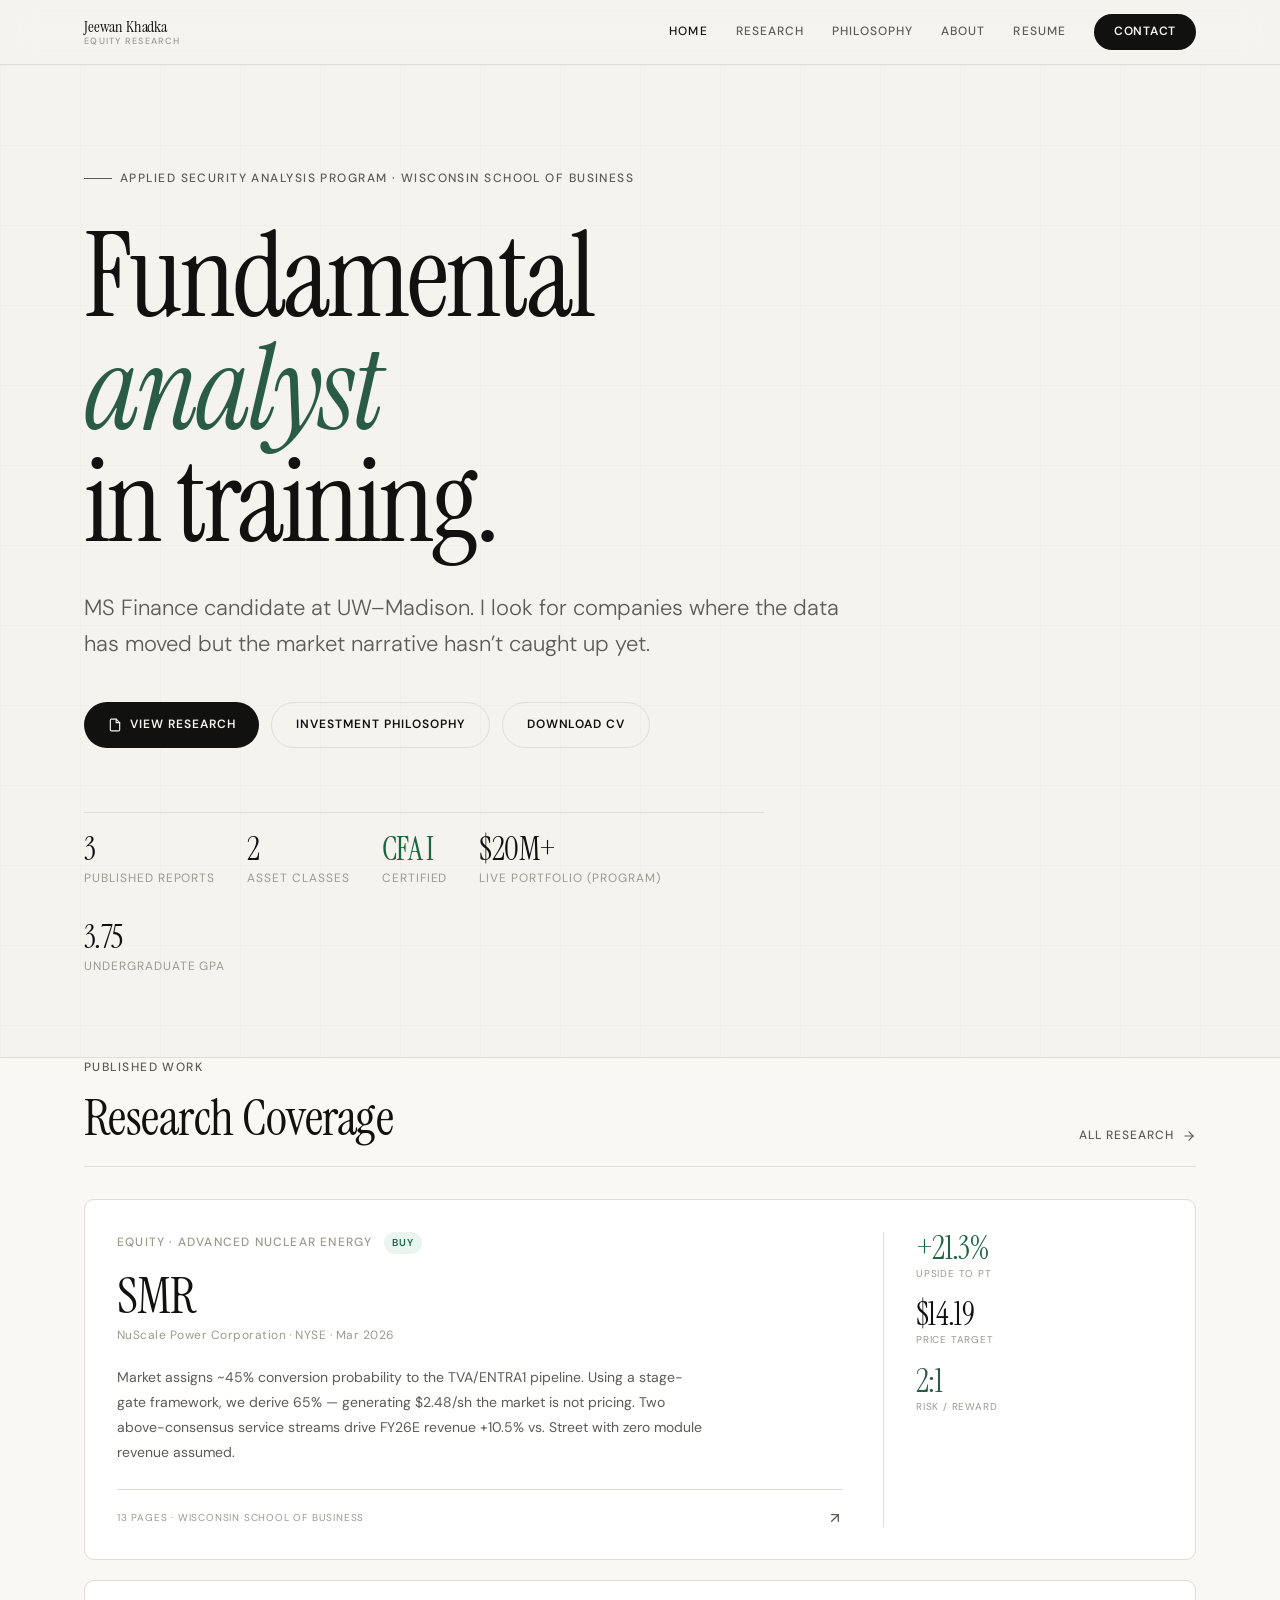
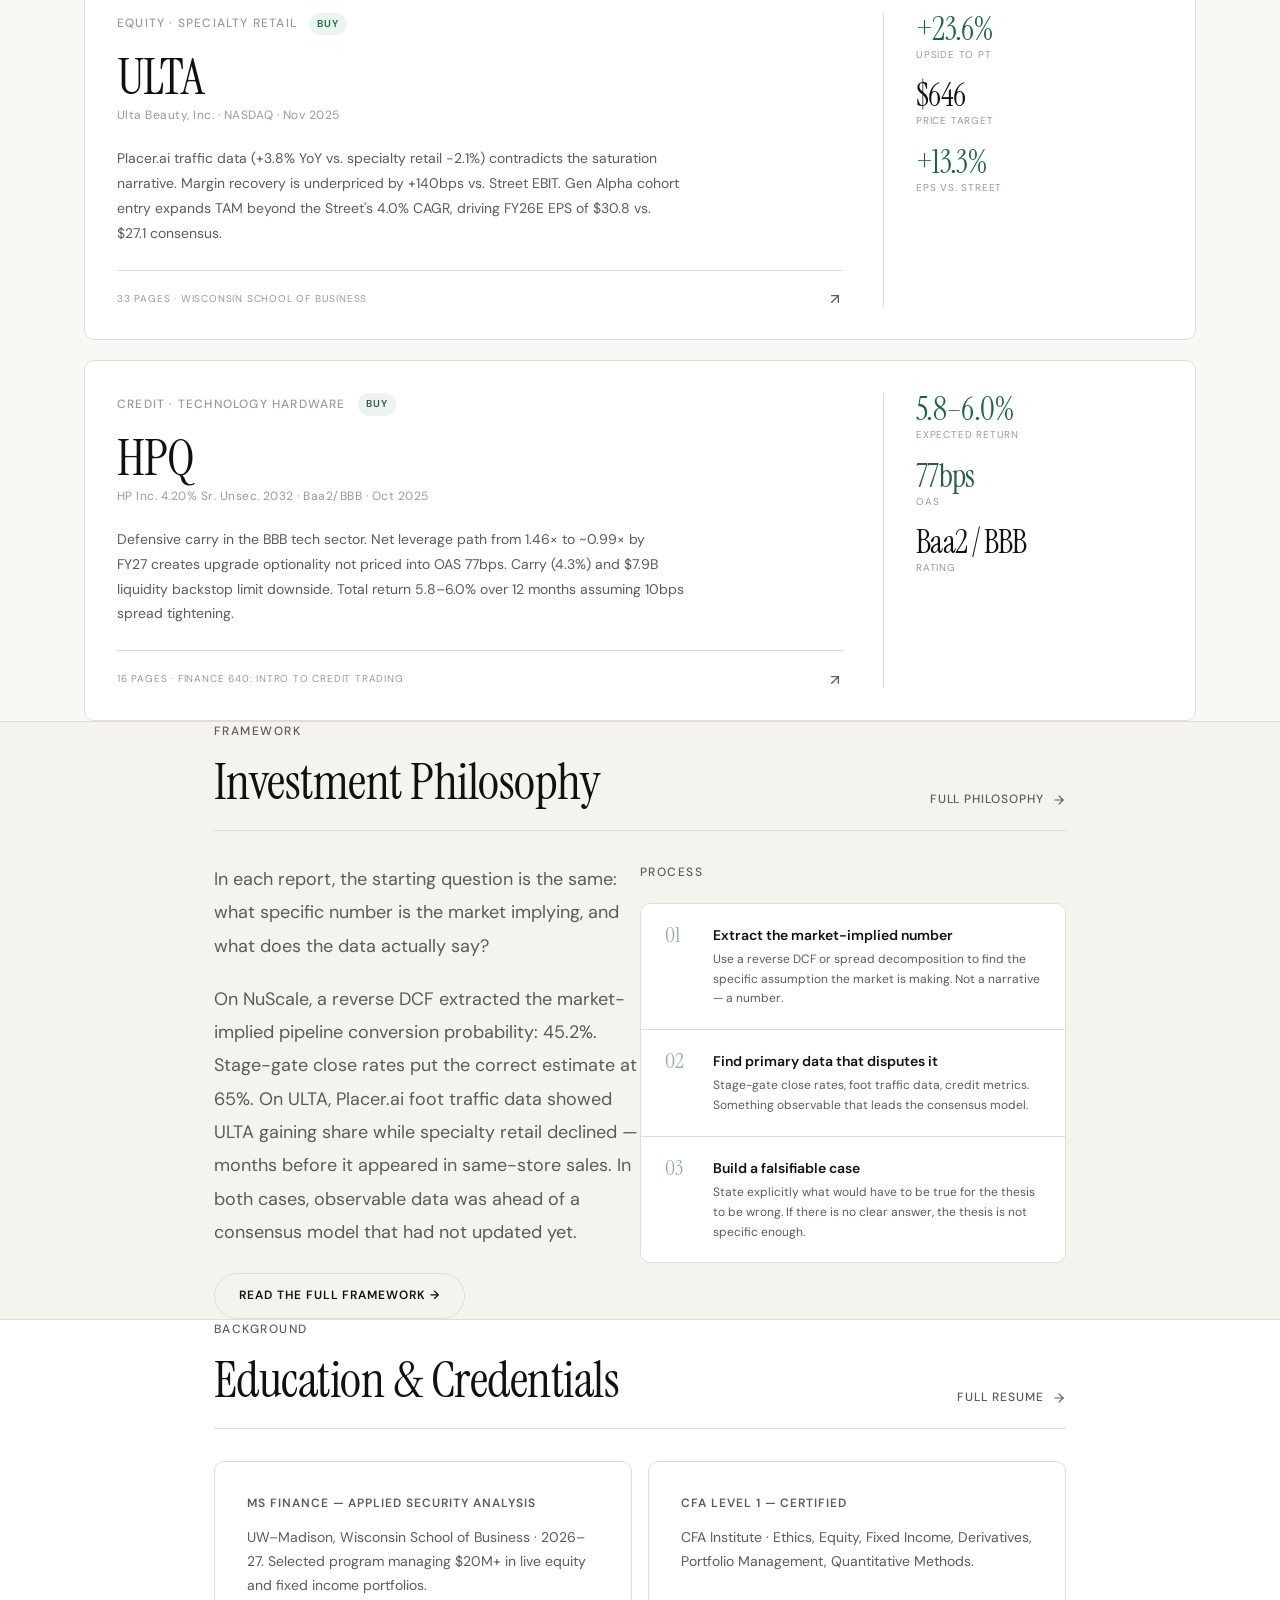
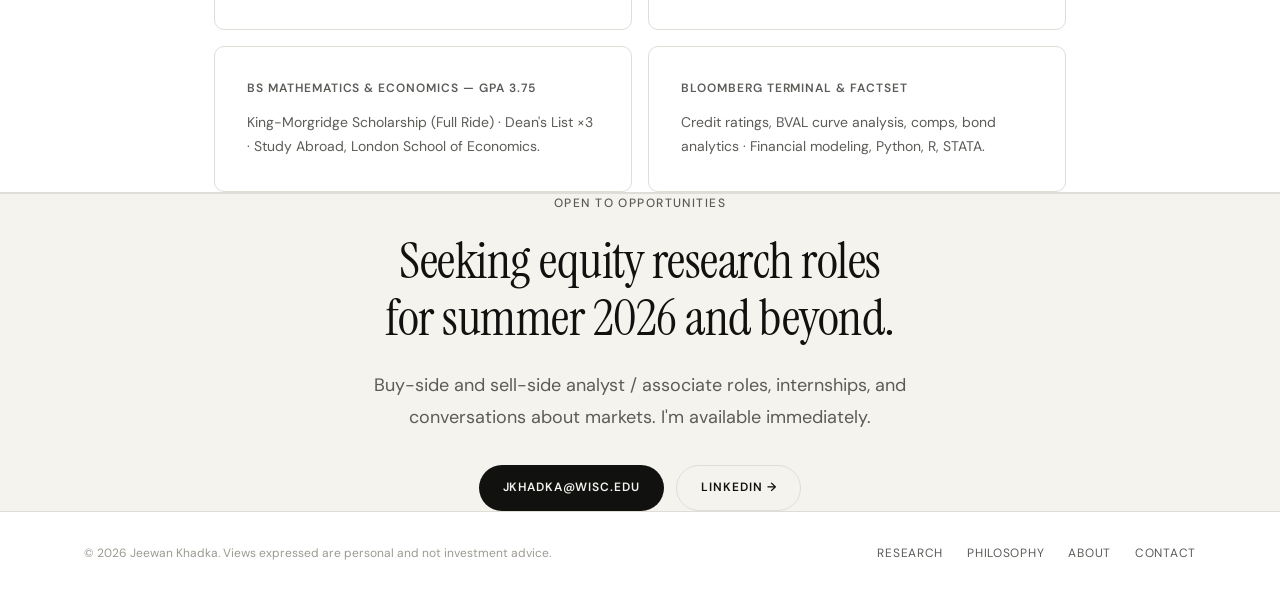
==== index.html @ c3c34f66 "fix: philosophy grid overflow + credentials/CTA section separation on home" ====
<!DOCTYPE html>
<html lang="en">
<head>
  <meta charset="UTF-8" />
  <meta name="viewport" content="width=device-width, initial-scale=1.0" />
  <title>Jeewan Khadka — Equity Research</title>
  <meta name="description" content="MS Finance candidate at UW–Madison's Applied Security Analysis Program. Published equity and credit research across nuclear energy, specialty retail, and technology hardware." />
  <meta property="og:title" content="Jeewan Khadka — Equity Research" />
  <meta property="og:description" content="Fundamental analysis. Differentiated views. Graduate researcher at Wisconsin School of Business." />
  <link rel="preconnect" href="https://fonts.googleapis.com" />
  <link rel="preconnect" href="https://fonts.gstatic.com" crossorigin />
  <link href="https://fonts.googleapis.com/css2?family=Instrument+Serif:ital@0;1&family=DM+Sans:ital,opsz,wght@0,9..40,300..700;1,9..40,300..700&display=swap" rel="stylesheet" />
  <link rel="stylesheet" href="css/style.css" />
</head>
<body>

<!-- HEADER -->
<header class="site-header" role="banner">
  <div class="container">
    <div class="header-inner">
      <a href="index.html" class="site-logo" aria-label="Jeewan Khadka home">
        <div class="logo-text-only"><span class="logo-name-serif">Jeewan Khadka</span><span class="logo-sub-caps">Equity Research</span></div>
      </a>

      <nav class="site-nav" aria-label="Primary">
        <a href="index.html" class="nav-link">Home</a>
        <a href="research.html" class="nav-link">Research</a>
        <a href="philosophy.html" class="nav-link">Philosophy</a>
        <a href="about.html" class="nav-link">About</a>
        <a href="resume.html" class="nav-link">Resume</a>
        <a href="contact.html" class="nav-cta">Contact</a>
      </nav>

      <button class="menu-btn" aria-label="Open menu" aria-expanded="false">
        <svg width="20" height="20" viewBox="0 0 24 24" fill="none" stroke="currentColor" stroke-width="2" stroke-linecap="round"><line x1="3" y1="6" x2="21" y2="6"/><line x1="3" y1="12" x2="21" y2="12"/><line x1="3" y1="18" x2="21" y2="18"/></svg>
      </button>
    </div>
    <nav class="mobile-nav" aria-label="Mobile">
      <a href="index.html" class="nav-link">Home</a>
      <a href="research.html" class="nav-link">Research</a>
      <a href="philosophy.html" class="nav-link">Philosophy</a>
      <a href="about.html" class="nav-link">About</a>
      <a href="resume.html" class="nav-link">Resume</a>
      <a href="contact.html" class="nav-link">Contact</a>
    </nav>
  </div>
</header>

<!-- HERO -->
<section class="hero">
  <div class="container">
    <div style="display:grid;grid-template-columns:1fr auto;gap:clamp(var(--space-8),5vw,var(--space-16));align-items:center;">
    <div class="hero-inner" style="max-width:none;">
      <p class="hero-eyebrow">
        <span class="hero-eyebrow-line"></span>
        Applied Security Analysis Program · Wisconsin School of Business
      </p>

      <h1 class="hero-name">
        Fundamental<br><em>analyst</em><br>in training.
      </h1>

      <p class="hero-tagline">
        MS Finance candidate at UW–Madison. I look for companies where the data has moved but the market narrative hasn’t caught up yet.
      </p>

      <div class="hero-actions">
        <a href="research.html" class="btn btn-dark">
          <svg width="14" height="14" viewBox="0 0 24 24" fill="none" stroke="currentColor" stroke-width="2" stroke-linecap="round"><path d="M14 2H6a2 2 0 0 0-2 2v16a2 2 0 0 0 2 2h12a2 2 0 0 0 2-2V8z"/><polyline points="14,2 14,8 20,8"/></svg>
          View Research
        </a>
        <a href="philosophy.html" class="btn btn-outline">Investment Philosophy</a>
        <a href="assets/pdfs/Khadka_Jeewan_MS27.pdf" target="_blank" class="btn btn-outline">Download CV</a>
      </div>

      <div class="hero-stats">
        <div class="hero-stat">
          <div class="stat-value">3</div>
          <div class="stat-label">Published Reports</div>
        </div>
        <div class="hero-stat">
          <div class="stat-value">2</div>
          <div class="stat-label">Asset Classes</div>
        </div>
        <div class="hero-stat">
          <div class="stat-value green">CFA I</div>
          <div class="stat-label">Certified</div>
        </div>
        <div class="hero-stat">
          <div class="stat-value">$20M+</div>
          <div class="stat-label">Live Portfolio (Program)</div>
        </div>
        <div class="hero-stat">
          <div class="stat-value">3.75</div>
          <div class="stat-label">Undergraduate GPA</div>
        </div>
      </div>
    </div>
  </div>
</section>

<!-- RESEARCH -->
<section class="section section--alt section--bordered">
  <div class="container">
    <div class="section-header">
      <div class="section-header-left">
        <p class="section-eyebrow">Published Work</p>
        <h2 class="section-title">Research Coverage</h2>
      </div>
      <a href="research.html" class="section-link">
        All Research
        <svg width="14" height="14" viewBox="0 0 24 24" fill="none" stroke="currentColor" stroke-width="2" stroke-linecap="round"><line x1="5" y1="12" x2="19" y2="12"/><polyline points="12 5 19 12 12 19"/></svg>
      </a>
    </div>

    <div class="research-grid">
      <!-- SMR -->
      <a href="pages/smr.html" class="research-card">
        <div class="card-left">
          <div class="card-type-row">
            <span class="card-type-tag">Equity · Advanced Nuclear Energy</span>
            <span class="card-rating-pill pill-buy">Buy</span>
          </div>
          <div class="card-ticker">SMR</div>
          <div class="card-company-name">NuScale Power Corporation · NYSE · Mar 2026</div>
          <p class="card-thesis">Market assigns ~45% conversion probability to the TVA/ENTRA1 pipeline. Using a stage-gate framework, we derive 65% — generating $2.48/sh the market is not pricing. Two above-consensus service streams drive FY26E revenue +10.5% vs. Street with zero module revenue assumed.</p>
          <div class="card-footer-row" style="margin-top:var(--space-6);padding-top:var(--space-5);border-top:1px solid var(--color-border);">
            <span class="card-date">13 pages · Wisconsin School of Business</span>
            <svg class="card-arrow" width="16" height="16" viewBox="0 0 24 24" fill="none" stroke="currentColor" stroke-width="2" stroke-linecap="round"><line x1="7" y1="17" x2="17" y2="7"/><polyline points="7 7 17 7 17 17"/></svg>
          </div>
        </div>
        <div class="card-right">
          <div class="card-metrics-row">
            <div class="card-metric"><div class="card-metric-val green">+21.3%</div><div class="card-metric-lbl">Upside to PT</div></div>
            <div class="card-metric"><div class="card-metric-val">$14.19</div><div class="card-metric-lbl">Price Target</div></div>
            <div class="card-metric"><div class="card-metric-val forest">2:1</div><div class="card-metric-lbl">Risk / Reward</div></div>
          </div>
        </div>
      </a>

      <!-- ULTA -->
      <a href="pages/ulta.html" class="research-card">
        <div class="card-left">
          <div class="card-type-row">
            <span class="card-type-tag">Equity · Specialty Retail</span>
            <span class="card-rating-pill pill-buy">Buy</span>
          </div>
          <div class="card-ticker">ULTA</div>
          <div class="card-company-name">Ulta Beauty, Inc. · NASDAQ · Nov 2025</div>
          <p class="card-thesis">Placer.ai traffic data (+3.8% YoY vs. specialty retail −2.1%) contradicts the saturation narrative. Margin recovery is underpriced by +140bps vs. Street EBIT. Gen Alpha cohort entry expands TAM beyond the Street's 4.0% CAGR, driving FY26E EPS of $30.8 vs. $27.1 consensus.</p>
          <div class="card-footer-row" style="margin-top:var(--space-6);padding-top:var(--space-5);border-top:1px solid var(--color-border);">
            <span class="card-date">33 pages · Wisconsin School of Business</span>
            <svg class="card-arrow" width="16" height="16" viewBox="0 0 24 24" fill="none" stroke="currentColor" stroke-width="2" stroke-linecap="round"><line x1="7" y1="17" x2="17" y2="7"/><polyline points="7 7 17 7 17 17"/></svg>
          </div>
        </div>
        <div class="card-right">
          <div class="card-metrics-row">
            <div class="card-metric"><div class="card-metric-val green">+23.6%</div><div class="card-metric-lbl">Upside to PT</div></div>
            <div class="card-metric"><div class="card-metric-val">$646</div><div class="card-metric-lbl">Price Target</div></div>
            <div class="card-metric"><div class="card-metric-val green">+13.3%</div><div class="card-metric-lbl">EPS vs. Street</div></div>
          </div>
        </div>
      </a>

      <!-- HPQ -->
      <a href="pages/hpq.html" class="research-card">
        <div class="card-left">
          <div class="card-type-row">
            <span class="card-type-tag">Credit · Technology Hardware</span>
            <span class="card-rating-pill pill-credit">Buy</span>
          </div>
          <div class="card-ticker">HPQ</div>
          <div class="card-company-name">HP Inc. 4.20% Sr. Unsec. 2032 · Baa2/BBB · Oct 2025</div>
          <p class="card-thesis">Defensive carry in the BBB tech sector. Net leverage path from 1.46× to ~0.99× by FY27 creates upgrade optionality not priced into OAS 77bps. Carry (4.3%) and $7.9B liquidity backstop limit downside. Total return 5.8–6.0% over 12 months assuming 10bps spread tightening.</p>
          <div class="card-footer-row" style="margin-top:var(--space-6);padding-top:var(--space-5);border-top:1px solid var(--color-border);">
            <span class="card-date">16 pages · Finance 640: Intro to Credit Trading</span>
            <svg class="card-arrow" width="16" height="16" viewBox="0 0 24 24" fill="none" stroke="currentColor" stroke-width="2" stroke-linecap="round"><line x1="7" y1="17" x2="17" y2="7"/><polyline points="7 7 17 7 17 17"/></svg>
          </div>
        </div>
        <div class="card-right">
          <div class="card-metrics-row">
            <div class="card-metric"><div class="card-metric-val green">5.8–6.0%</div><div class="card-metric-lbl">Expected Return</div></div>
            <div class="card-metric"><div class="card-metric-val forest">77bps</div><div class="card-metric-lbl">OAS</div></div>
            <div class="card-metric"><div class="card-metric-val">Baa2 / BBB</div><div class="card-metric-lbl">Rating</div></div>
          </div>
        </div>
      </a>
    </div>
  </div>
</section>

<!-- PHILOSOPHY PREVIEW -->
<section class="section">
  <div class="container container--default">
    <div class="section-header">
      <div class="section-header-left">
        <p class="section-eyebrow">Framework</p>
        <h2 class="section-title">Investment Philosophy</h2>
      </div>
      <a href="philosophy.html" class="section-link">
        Full Philosophy
        <svg width="14" height="14" viewBox="0 0 24 24" fill="none" stroke="currentColor" stroke-width="2" stroke-linecap="round"><line x1="5" y1="12" x2="19" y2="12"/><polyline points="12 5 19 12 12 19"/></svg>
      </a>
    </div>

    <div class="philosophy-grid" style="gap:clamp(var(--space-8),4vw,var(--space-14));align-items:start;">
      <div style="min-width:0;">
        <p class="philosophy-body">In each report, the starting question is the same: what specific number is the market implying, and what does the data actually say?</p>
        <p class="philosophy-body" style="margin-top:var(--space-5);">On NuScale, a reverse DCF extracted the market-implied pipeline conversion probability: 45.2%. Stage-gate close rates put the correct estimate at 65%. On ULTA, Placer.ai foot traffic data showed ULTA gaining share while specialty retail declined — months before it appeared in same-store sales. In both cases, observable data was ahead of a consensus model that had not updated yet.</p>
        <div style="margin-top:var(--space-6);">
          <a href="philosophy.html" class="btn btn-outline">Read the Full Framework →</a>
        </div>
      </div>

      <div>
        <p class="section-eyebrow" style="margin-bottom:var(--space-5);">Process</p>
        <div style="display:flex;flex-direction:column;gap:0;border:1px solid var(--color-border);border-radius:var(--radius-lg);overflow:hidden;">
          <div style="padding:var(--space-5) var(--space-6);border-bottom:1px solid var(--color-border);background:var(--color-surface-card);display:flex;gap:var(--space-4);">
            <span style="font-family:var(--font-display);font-size:var(--text-lg);font-weight:400;color:var(--color-accent);opacity:0.5;line-height:1;min-width:2rem;flex-shrink:0;">01</span>
            <div>
              <div style="font-size:var(--text-sm);font-weight:600;color:var(--color-text);margin-bottom:3px;">Extract the market-implied number</div>
              <div style="font-size:var(--text-xs);color:var(--color-text-muted);line-height:1.65;">Use a reverse DCF or spread decomposition to find the specific assumption the market is making. Not a narrative — a number.</div>
            </div>
          </div>
          <div style="padding:var(--space-5) var(--space-6);border-bottom:1px solid var(--color-border);background:var(--color-surface-card);display:flex;gap:var(--space-4);">
            <span style="font-family:var(--font-display);font-size:var(--text-lg);font-weight:400;color:var(--color-accent);opacity:0.5;line-height:1;min-width:2rem;flex-shrink:0;">02</span>
            <div>
              <div style="font-size:var(--text-sm);font-weight:600;color:var(--color-text);margin-bottom:3px;">Find primary data that disputes it</div>
              <div style="font-size:var(--text-xs);color:var(--color-text-muted);line-height:1.65;">Stage-gate close rates, foot traffic data, credit metrics. Something observable that leads the consensus model.</div>
            </div>
          </div>
          <div style="padding:var(--space-5) var(--space-6);background:var(--color-surface-card);display:flex;gap:var(--space-4);">
            <span style="font-family:var(--font-display);font-size:var(--text-lg);font-weight:400;color:var(--color-accent);opacity:0.5;line-height:1;min-width:2rem;flex-shrink:0;">03</span>
            <div>
              <div style="font-size:var(--text-sm);font-weight:600;color:var(--color-text);margin-bottom:3px;">Build a falsifiable case</div>
              <div style="font-size:var(--text-xs);color:var(--color-text-muted);line-height:1.65;">State explicitly what would have to be true for the thesis to be wrong. If there is no clear answer, the thesis is not specific enough.</div>
            </div>
          </div>
        </div>
      </div>
    </div>
  </div>
</section>

<!-- CREDENTIALS STRIP -->
<section class="section section--bordered" style="background:var(--color-surface-card);">
  <div class="container container--default">
    <div class="section-header">
      <div class="section-header-left">
        <p class="section-eyebrow">Background</p>
        <h2 class="section-title">Education &amp; Credentials</h2>
      </div>
      <a href="resume.html" class="section-link">
        Full Resume
        <svg width="14" height="14" viewBox="0 0 24 24" fill="none" stroke="currentColor" stroke-width="2" stroke-linecap="round"><line x1="5" y1="12" x2="19" y2="12"/><polyline points="12 5 19 12 12 19"/></svg>
      </a>
    </div>

    <div class="creds-home-grid" style="display:grid;grid-template-columns:1fr 1fr;gap:var(--space-4);">
      <div style="padding:var(--space-8);border:1px solid var(--color-border);border-radius:var(--radius-lg);background:var(--color-surface-card);">
        <div style="font-size:var(--text-xs);font-weight:600;letter-spacing:0.08em;text-transform:uppercase;color:var(--color-text-muted);margin-bottom:var(--space-3);">MS Finance — Applied Security Analysis</div>
        <div style="font-size:var(--text-sm);color:var(--color-text-muted);line-height:1.7;">UW–Madison, Wisconsin School of Business · 2026–27. Selected program managing $20M+ in live equity and fixed income portfolios.</div>
      </div>
      <div style="padding:var(--space-8);border:1px solid var(--color-border);border-radius:var(--radius-lg);background:var(--color-surface-card);">
        <div style="font-size:var(--text-xs);font-weight:600;letter-spacing:0.08em;text-transform:uppercase;color:var(--color-text-muted);margin-bottom:var(--space-3);">CFA Level 1 — Certified</div>
        <div style="font-size:var(--text-sm);color:var(--color-text-muted);line-height:1.7;">CFA Institute · Ethics, Equity, Fixed Income, Derivatives, Portfolio Management, Quantitative Methods.</div>
      </div>
      <div style="padding:var(--space-8);border:1px solid var(--color-border);border-radius:var(--radius-lg);background:var(--color-surface-card);">
        <div style="font-size:var(--text-xs);font-weight:600;letter-spacing:0.08em;text-transform:uppercase;color:var(--color-text-muted);margin-bottom:var(--space-3);">BS Mathematics &amp; Economics — GPA 3.75</div>
        <div style="font-size:var(--text-sm);color:var(--color-text-muted);line-height:1.7;">King-Morgridge Scholarship (Full Ride) · Dean's List ×3 · Study Abroad, London School of Economics.</div>
      </div>
      <div style="padding:var(--space-8);border:1px solid var(--color-border);border-radius:var(--radius-lg);background:var(--color-surface-card);">
        <div style="font-size:var(--text-xs);font-weight:600;letter-spacing:0.08em;text-transform:uppercase;color:var(--color-text-muted);margin-bottom:var(--space-3);">Bloomberg Terminal &amp; FactSet</div>
        <div style="font-size:var(--text-sm);color:var(--color-text-muted);line-height:1.7;">Credit ratings, BVAL curve analysis, comps, bond analytics · Financial modeling, Python, R, STATA.</div>
      </div>
    </div>
  </div>
</section>

<!-- CTA -->
<section class="section" style="background:var(--color-bg);border-top:1px solid var(--color-border);">
  <div class="container container--narrow" style="text-align:center;">
    <div>
      <p class="eyebrow" style="margin-bottom:var(--space-5);">Open to Opportunities</p>
      <h2 class="section-heading" style="margin-bottom:var(--space-6);">Seeking equity research roles for summer 2026 and beyond.</h2>
      <p class="body-lead" style="margin-inline:auto;margin-bottom:var(--space-8);">Buy-side and sell-side analyst / associate roles, internships, and conversations about markets. I'm available immediately.</p>
      <div style="display:flex;gap:var(--space-3);justify-content:center;flex-wrap:wrap;">
        <a href="mailto:jkhadka@wisc.edu" class="btn btn-dark">jkhadka@wisc.edu</a>
        <a href="https://linkedin.com/in/jeewankhadka/" target="_blank" rel="noopener" class="btn btn-outline">LinkedIn →</a>
      </div>
    </div>
  </div>
</section>

<!-- FOOTER -->
<footer class="site-footer">
  <div class="container">
    <div class="footer-inner">
      <p class="footer-copy">© 2026 Jeewan Khadka. Views expressed are personal and not investment advice.</p>
      <div class="footer-links">
        <a href="research.html" class="footer-link">Research</a>
        <a href="philosophy.html" class="footer-link">Philosophy</a>
        <a href="about.html" class="footer-link">About</a>
        <a href="contact.html" class="footer-link">Contact</a>
      </div>
    </div>
  </div>
</footer>

<script src="js/main.js" defer></script>
</body>
</html>
---- css/style.css ----
/* =============================================
   JEEWAN KHADKA — EQUITY RESEARCH PORTFOLIO
   Design: Sequoia-inspired — warm cream, editorial serif,
           sparse uppercase nav, card content grid
   Fonts: Instrument Serif (display) + DM Sans (body)
   ============================================= */

@import url('https://fonts.googleapis.com/css2?family=Instrument+Serif:ital@0;1&family=DM+Sans:ital,opsz,wght@0,9..40,300..700;1,9..40,300..700&display=swap');

/* ─── TOKENS ────────────────────────────────── */
:root {
  /* Type */
  --text-xs:   clamp(0.6875rem, 0.65rem + 0.2vw, 0.75rem);
  --text-sm:   clamp(0.8125rem, 0.78rem + 0.2vw, 0.875rem);
  --text-base: clamp(0.9375rem, 0.9rem  + 0.2vw, 1rem);
  --text-md:   clamp(1rem,      0.95rem + 0.3vw, 1.125rem);
  --text-lg:   clamp(1.125rem,  1rem    + 0.6vw, 1.375rem);
  --text-xl:   clamp(1.5rem,    1.2rem  + 1.2vw, 2rem);
  --text-2xl:  clamp(2rem,      1.2rem  + 2.5vw, 3.5rem);
  --text-3xl:  clamp(2.75rem,   1rem    + 5vw,   6rem);
  --text-hero: clamp(3.5rem,    1rem    + 8vw,   9rem);

  /* Spacing */
  --space-1:  0.25rem;
  --space-2:  0.5rem;
  --space-3:  0.75rem;
  --space-4:  1rem;
  --space-5:  1.25rem;
  --space-6:  1.5rem;
  --space-8:  2rem;
  --space-10: 2.5rem;
  --space-12: 3rem;
  --space-16: 4rem;
  --space-20: 5rem;
  --space-24: 6rem;
  --space-32: 8rem;

  /* Fonts */
  --font-display: 'Instrument Serif', Georgia, serif;
  --font-body:    'DM Sans', 'Helvetica Neue', sans-serif;

  /* Sequoia-inspired color palette */
  --color-bg:           #f5f3ee;
  --color-surface:      #f9f8f4;
  --color-surface-card: #ffffff;
  --color-surface-dark: #1a1a18;
  --color-border:       #e0ddd6;
  --color-border-light: #ebe9e3;
  --color-divider:      #e8e5de;

  --color-text:         #111110;
  --color-text-muted:   #5c5b57;
  --color-text-faint:   #9b9990;
  --color-text-inverse: #f5f3ee;

  /* Accent — deep forest green (Sequoia nod) */
  --color-accent:       #2a5c45;
  --color-accent-hover: #1e4433;
  --color-accent-light: #eaf2ee;
  --color-accent-mid:   #4a8a6a;

  /* Buy / positive */
  --color-buy:          #1a6641;
  --color-buy-bg:       #eaf5ef;

  /* Sell / negative */
  --color-sell:         #b83c2a;
  --color-sell-bg:      #fdf0ee;

  /* Radius */
  --radius-sm:   3px;
  --radius-md:   6px;
  --radius-lg:   10px;
  --radius-xl:   16px;
  --radius-full: 9999px;

  /* Transition */
  --ease: cubic-bezier(0.16, 1, 0.3, 1);
  --transition: 220ms var(--ease);

  /* Layout */
  --content-narrow:  680px;
  --content-default: 980px;
  --content-wide:    1240px;

  /* Shadows */
  --shadow-sm:   0 1px 2px rgba(0,0,0,0.05);
  --shadow-md:   0 4px 16px rgba(0,0,0,0.07);
  --shadow-lg:   0 12px 40px rgba(0,0,0,0.09);
  --shadow-card: 0 0 0 1px rgba(0,0,0,0.06), 0 2px 8px rgba(0,0,0,0.05);
}

/* ─── BASE ──────────────────────────────────── */
*, *::before, *::after { box-sizing: border-box; margin: 0; padding: 0; }

html {
  -webkit-font-smoothing: antialiased;
  -moz-osx-font-smoothing: grayscale;
  text-rendering: optimizeLegibility;
  scroll-behavior: smooth;
  scroll-padding-top: 72px;
}

body {
  min-height: 100dvh;
  font-family: var(--font-body);
  font-size: var(--text-base);
  line-height: 1.65;
  color: var(--color-text);
  background: var(--color-bg);
}

img, video, canvas, svg { display: block; max-width: 100%; height: auto; }
ul[role="list"], ol[role="list"] { list-style: none; }
input, button, textarea, select { font: inherit; color: inherit; }
h1, h2, h3, h4, h5, h6 { text-wrap: balance; line-height: 1.08; }
p, li { text-wrap: pretty; }
a { color: inherit; text-decoration: none; }
button { cursor: pointer; background: none; border: none; }
table { border-collapse: collapse; width: 100%; }

::selection { background: rgba(42,92,69,0.12); }
:focus-visible { outline: 2px solid var(--color-accent); outline-offset: 3px; border-radius: var(--radius-sm); }

@media (prefers-reduced-motion: reduce) {
  *, *::before, *::after { animation-duration: 0.01ms !important; transition-duration: 0.01ms !important; }
}

/* ─── LAYOUT ─────────────────────────────────  */
.container {
  width: 100%;
  max-width: var(--content-wide);
  margin-inline: auto;
  padding-inline: clamp(var(--space-6), 5vw, var(--space-16));
}

/* Wide monitors (1600px+) — expand content area proportionally */
@media (min-width: 1600px) {
  :root {
    --content-wide:    1500px;
    --content-default: 1160px;
  }
}
@media (min-width: 1920px) {
  :root {
    --content-wide:    1700px;
    --content-default: 1300px;
  }
}
@media (min-width: 2400px) {
  :root {
    --content-wide:    2000px;
    --content-default: 1500px;
  }
}
.container--default { max-width: var(--content-default); }
.container--narrow  { max-width: var(--content-narrow); }

/* ─── TYPOGRAPHY UTILITIES ───────────────────  */
.eyebrow {
  font-family: var(--font-body);
  font-size: var(--text-xs);
  font-weight: 500;
  letter-spacing: 0.12em;
  text-transform: uppercase;
  color: var(--color-text-muted);
}
.eyebrow--accent { color: var(--color-accent); }

.display-heading {
  font-family: var(--font-display);
  font-size: var(--text-3xl);
  font-weight: 400;
  letter-spacing: -0.01em;
  color: var(--color-text);
  line-height: 1.05;
}
.display-heading em { font-style: italic; color: var(--color-text); }

.section-heading {
  font-family: var(--font-display);
  font-size: var(--text-2xl);
  font-weight: 400;
  letter-spacing: -0.01em;
  color: var(--color-text);
  line-height: 1.1;
}

.body-lead {
  font-size: var(--text-md);
  color: var(--color-text-muted);
  line-height: 1.75;
  max-width: 58ch;
}

/* ─── HEADER ─────────────────────────────────  */
.site-header {
  position: sticky;
  top: 0;
  z-index: 100;
  background: rgba(245, 243, 238, 0.92);
  backdrop-filter: blur(16px);
  -webkit-backdrop-filter: blur(16px);
  border-bottom: 1px solid var(--color-border);
  transition: box-shadow var(--transition);
}
.site-header.scrolled { box-shadow: 0 1px 12px rgba(0,0,0,0.06); }

.header-inner {
  display: flex;
  align-items: center;
  justify-content: space-between;
  height: 64px;
}

/* Logo */
.site-logo {
  display: flex;
  align-items: center;
  text-decoration: none;
}
.logo-text-only {
  display: flex;
  flex-direction: column;
  gap: 1px;
}
.logo-name-serif {
  font-family: var(--font-display);
  font-size: clamp(1rem, 1.1vw, 1.2rem);
  font-weight: 400;
  letter-spacing: -0.01em;
  color: var(--color-text);
  line-height: 1.1;
}
.logo-sub-caps {
  font-family: var(--font-body);
  font-size: 9px;
  font-weight: 500;
  letter-spacing: 0.14em;
  text-transform: uppercase;
  color: var(--color-text-faint);
  line-height: 1;
}

/* Nav */
.site-nav {
  display: flex;
  align-items: center;
  gap: var(--space-1);
}
.nav-link {
  font-size: var(--text-xs);
  font-weight: 500;
  letter-spacing: 0.09em;
  text-transform: uppercase;
  color: var(--color-text-muted);
  padding: var(--space-2) var(--space-3);
  border-radius: var(--radius-sm);
  transition: color var(--transition), background var(--transition);
}
.nav-link:hover { color: var(--color-text); }
.nav-link.active { color: var(--color-text); }

.nav-cta {
  font-size: var(--text-xs);
  font-weight: 600;
  letter-spacing: 0.06em;
  text-transform: uppercase;
  color: var(--color-text-inverse);
  background: var(--color-text);
  padding: var(--space-2) var(--space-5);
  border-radius: var(--radius-full);
  margin-left: var(--space-3);
  transition: background var(--transition), transform var(--transition);
}
.nav-cta:hover { background: var(--color-accent); transform: translateY(-1px); }

.menu-btn {
  display: none;
  width: 36px;
  height: 36px;
  align-items: center;
  justify-content: center;
  color: var(--color-text);
}
.mobile-nav {
  display: none;
  flex-direction: column;
  padding: var(--space-4) 0 var(--space-5);
  border-top: 1px solid var(--color-border);
  gap: var(--space-1);
}
.mobile-nav.open { display: flex; }
.mobile-nav .nav-link {
  font-size: var(--text-sm);
  padding: var(--space-3) var(--space-4);
  letter-spacing: 0.06em;
}

@media (max-width: 820px) {
  .site-nav { display: none; }
  .menu-btn { display: flex; }
}

/* ─── HERO ───────────────────────────────────  */
.hero {
  display: flex;
  align-items: center;
  padding-top: clamp(var(--space-16), 9vw, var(--space-24));
  padding-bottom: clamp(var(--space-12), 7vw, var(--space-20));
  position: relative;
  overflow: hidden;
}

/* Subtle grid texture like Sequoia */
.hero::before {
  content: '';
  position: absolute;
  inset: 0;
  background-image:
    linear-gradient(var(--color-border-light) 1px, transparent 1px),
    linear-gradient(90deg, var(--color-border-light) 1px, transparent 1px);
  background-size: 80px 80px;
  opacity: 0.3;
  pointer-events: none;
}

.hero-inner {
  position: relative;
  z-index: 1;
  max-width: 680px;
}

.hero-eyebrow {
  display: inline-flex;
  align-items: center;
  gap: var(--space-2);
  font-family: var(--font-body);
  font-size: var(--text-xs);
  font-weight: 500;
  letter-spacing: 0.12em;
  text-transform: uppercase;
  color: var(--color-text-muted);
  margin-bottom: var(--space-8);
}
.hero-eyebrow-line {
  display: inline-block;
  width: 28px;
  height: 1px;
  background: var(--color-text-muted);
}

.hero-name {
  font-family: var(--font-display);
  font-size: var(--text-hero);
  font-weight: 400;
  letter-spacing: -0.025em;
  line-height: 0.95;
  color: var(--color-text);
  margin-bottom: var(--space-8);
}
.hero-name em {
  font-style: italic;
  color: var(--color-accent);
}

.hero-tagline {
  font-size: var(--text-lg);
  color: var(--color-text-muted);
  line-height: 1.65;
  max-width: 52ch;
  margin-bottom: var(--space-10);
  font-weight: 300;
}
.hero-tagline strong {
  color: var(--color-text);
  font-weight: 500;
}

.hero-actions {
  display: flex;
  flex-wrap: wrap;
  gap: var(--space-3);
  margin-bottom: var(--space-16);
}

/* Buttons */
.btn {
  display: inline-flex;
  align-items: center;
  gap: var(--space-2);
  font-size: var(--text-xs);
  font-weight: 600;
  letter-spacing: 0.08em;
  text-transform: uppercase;
  border-radius: var(--radius-full);
  padding: var(--space-3) var(--space-6);
  transition: background var(--transition), color var(--transition), transform var(--transition), box-shadow var(--transition);
  text-decoration: none;
  white-space: nowrap;
}
.btn-dark {
  background: var(--color-text);
  color: var(--color-text-inverse);
}
.btn-dark:hover { background: var(--color-accent); transform: translateY(-1px); box-shadow: 0 6px 20px rgba(42,92,69,0.2); }

.btn-outline {
  background: transparent;
  color: var(--color-text);
  border: 1px solid var(--color-border);
}
.btn-outline:hover { border-color: var(--color-text); background: rgba(0,0,0,0.03); transform: translateY(-1px); }

.btn-ghost-text {
  background: transparent;
  color: var(--color-text-muted);
  border: none;
  padding-inline: 0;
  gap: var(--space-1);
  font-size: var(--text-sm);
  letter-spacing: 0;
  text-transform: none;
  font-weight: 400;
}
.btn-ghost-text:hover { color: var(--color-text); }

/* Hero stats bar */
.hero-stats {
  display: flex;
  flex-wrap: wrap;
  gap: clamp(var(--space-5), 3vw, var(--space-8));
  padding-top: var(--space-5);
  border-top: 1px solid var(--color-border);
  max-width: 680px;
  margin-top: var(--space-8);
}
.hero-stat {}
.stat-value {
  font-family: var(--font-display);
  font-size: var(--text-xl);
  font-weight: 400;
  letter-spacing: -0.02em;
  color: var(--color-text);
  line-height: 1;
  margin-bottom: 4px;
}
.stat-value.green { color: var(--color-buy); }
.stat-label {
  font-size: var(--text-xs);
  letter-spacing: 0.08em;
  text-transform: uppercase;
  color: var(--color-text-faint);
}

/* ─── DIVIDER LINE (Sequoia-style thin rule) ── */
.rule {
  height: 1px;
  background: var(--color-border);
}
.rule--heavy { background: var(--color-text); height: 2px; }

/* ─── SECTION WRAPPER ────────────────────────  */
.section {
  padding-block: clamp(var(--space-8), 4vw, var(--space-14));
}
.section--alt { background: var(--color-surface); }
.section--dark {
  background: var(--color-surface-dark);
  color: var(--color-text-inverse);
}
.section--bordered {
  border-top: 1px solid var(--color-border);
  border-bottom: 1px solid var(--color-border);
}

/* Section header block */
.section-header {
  display: flex;
  align-items: flex-end;
  justify-content: space-between;
  flex-wrap: wrap;
  gap: var(--space-4);
  margin-bottom: clamp(var(--space-6), 3vw, var(--space-8));
  padding-bottom: var(--space-5);
  border-bottom: 1px solid var(--color-border);
}
.section-header-left {}
.section-eyebrow {
  font-size: var(--text-xs);
  font-weight: 500;
  letter-spacing: 0.12em;
  text-transform: uppercase;
  color: var(--color-text-muted);
  margin-bottom: var(--space-3);
}
.section-title {
  font-family: var(--font-display);
  font-size: var(--text-2xl);
  font-weight: 400;
  letter-spacing: -0.01em;
  color: var(--color-text);
  line-height: 1.1;
}
.section-link {
  font-size: var(--text-xs);
  font-weight: 500;
  letter-spacing: 0.08em;
  text-transform: uppercase;
  color: var(--color-text-muted);
  display: flex;
  align-items: center;
  gap: var(--space-2);
  transition: color var(--transition);
  white-space: nowrap;
  flex-shrink: 0;
}
.section-link:hover { color: var(--color-text); }
.section-link svg { transition: transform var(--transition); }
.section-link:hover svg { transform: translateX(3px); }

/* ─── RESEARCH CARD LIST ─────────────────────  */
/* Each report is a full-width row with generous spacing */

.research-grid {
  display: flex;
  flex-direction: column;
  gap: 0;
}

.research-card {
  display: grid;
  grid-template-columns: 1fr 280px;
  gap: var(--space-10);
  align-items: start;
  background: var(--color-surface-card);
  border: 1px solid var(--color-border);
  border-radius: var(--radius-lg);
  padding: var(--space-8) var(--space-8);
  text-decoration: none;
  color: inherit;
  transition: border-color var(--transition), box-shadow var(--transition);
  margin-bottom: var(--space-5);
  position: relative;
}
.research-card:last-child { margin-bottom: 0; }
.research-card:hover {
  border-color: var(--color-accent);
  box-shadow: 0 4px 24px rgba(42,92,69,0.08);
}
.research-card:hover .card-arrow { transform: translate(3px, -3px); color: var(--color-accent); }

/* Left column */
.card-left {}

.card-type-row {
  display: flex;
  align-items: center;
  gap: var(--space-3);
  margin-bottom: var(--space-4);
}
.card-type-tag {
  font-size: var(--text-xs);
  font-weight: 500;
  letter-spacing: 0.1em;
  text-transform: uppercase;
  color: var(--color-text-faint);
}
.card-rating-pill {
  font-size: 10px;
  font-weight: 600;
  letter-spacing: 0.1em;
  text-transform: uppercase;
  padding: 3px var(--space-2);
  border-radius: var(--radius-full);
}
.pill-buy    { background: var(--color-buy-bg);  color: var(--color-buy); }
.pill-credit { background: rgba(42,92,69,0.08); color: var(--color-accent); }

.card-ticker {
  font-family: var(--font-display);
  font-size: var(--text-2xl);
  font-weight: 400;
  letter-spacing: -0.02em;
  color: var(--color-text);
  line-height: 1;
  margin-bottom: var(--space-1);
}
.card-company-name {
  font-size: var(--text-xs);
  color: var(--color-text-faint);
  letter-spacing: 0.04em;
  margin-bottom: var(--space-5);
}

.card-thesis {
  font-size: var(--text-sm);
  color: var(--color-text-muted);
  line-height: 1.78;
  margin-bottom: 0;
  max-width: 60ch;
}

/* Right column */
.card-right {
  display: flex;
  flex-direction: column;
  gap: var(--space-5);
  padding-left: var(--space-8);
  border-left: 1px solid var(--color-border);
  height: 100%;
}

.card-metrics-row {
  display: flex;
  flex-direction: column;
  gap: var(--space-4);
}
.card-metric {}
.card-metric-val {
  font-family: var(--font-display);
  font-size: var(--text-xl);
  font-weight: 400;
  color: var(--color-text);
  letter-spacing: -0.02em;
  line-height: 1;
  margin-bottom: 2px;
}
.card-metric-val.green  { color: var(--color-buy); }
.card-metric-val.forest { color: var(--color-accent); }
.card-metric-lbl {
  font-size: 10px;
  letter-spacing: 0.08em;
  text-transform: uppercase;
  color: var(--color-text-faint);
}

.card-footer-row {
  display: flex;
  align-items: center;
  justify-content: space-between;
  margin-top: auto;
  padding-top: var(--space-5);
  border-top: 1px solid var(--color-border);
}
.card-arrow {
  color: var(--color-text-muted);
  transition: transform var(--transition), color var(--transition);
}
.card-date {
  font-size: 10px;
  letter-spacing: 0.08em;
  text-transform: uppercase;
  color: var(--color-text-faint);
}

@media (max-width: 760px) {
  .research-card {
    grid-template-columns: 1fr;
    gap: var(--space-6);
  }
  .card-right {
    padding-left: 0;
    border-left: none;
    border-top: 1px solid var(--color-border);
    padding-top: var(--space-5);
  }
  .card-metrics-row { flex-direction: row; flex-wrap: wrap; }
}

/* ─── PHILOSOPHY SECTION ─────────────────────  */
.philosophy-grid {
  display: grid;
  grid-template-columns: 1fr 1fr;
  gap: clamp(var(--space-8), 5vw, var(--space-14));
  align-items: start;
}
.philosophy-body {
  font-size: var(--text-md);
  color: var(--color-text-muted);
  line-height: 1.85;
}
.philosophy-body strong { color: var(--color-text); font-weight: 500; }
.philosophy-body + .philosophy-body { margin-top: var(--space-5); }

.philosophy-pillars {
  display: flex;
  flex-direction: column;
  gap: 0;
}
.pillar {
  padding-block: var(--space-6);
  border-bottom: 1px solid var(--color-border);
  display: flex;
  gap: var(--space-5);
}
.pillar:first-child { padding-top: 0; }
.pillar:last-child { border-bottom: none; }
.pillar-num {
  font-family: var(--font-display);
  font-size: var(--text-lg);
  font-weight: 400;
  color: var(--color-accent);
  line-height: 1;
  min-width: 2rem;
  padding-top: 3px;
  opacity: 0.5;
}
.pillar-content {}
.pillar-title {
  font-size: var(--text-sm);
  font-weight: 600;
  color: var(--color-text);
  margin-bottom: var(--space-2);
}
.pillar-body {
  font-size: var(--text-sm);
  color: var(--color-text-muted);
  line-height: 1.7;
}

@media (max-width: 760px) {
  .philosophy-grid { grid-template-columns: 1fr; }
}

/* ─── CREDENTIALS / ABOUT GRID ───────────────  */
.cred-grid {
  display: grid;
  grid-template-columns: 1fr 1fr;
  gap: 0;
  border: 1px solid var(--color-border);
  border-radius: var(--radius-lg);
  overflow: hidden;
}
.cred-item {
  padding: var(--space-8);
  border-right: 1px solid var(--color-border);
  border-bottom: 1px solid var(--color-border);
}
.cred-item:nth-child(2n) { border-right: none; }
.cred-item:nth-last-child(-n+2) { border-bottom: none; }

.cred-icon {
  width: 36px;
  height: 36px;
  margin-bottom: var(--space-4);
  color: var(--color-accent);
}
.cred-title {
  font-size: var(--text-sm);
  font-weight: 600;
  color: var(--color-text);
  margin-bottom: var(--space-2);
  line-height: 1.3;
}
.cred-sub {
  font-size: var(--text-xs);
  color: var(--color-text-muted);
  line-height: 1.6;
}
.cred-badge {
  display: inline-block;
  margin-top: var(--space-3);
  font-size: 10px;
  font-weight: 600;
  letter-spacing: 0.08em;
  text-transform: uppercase;
  padding: 3px var(--space-2);
  border-radius: var(--radius-full);
  background: var(--color-accent-light);
  color: var(--color-accent);
}

@media (max-width: 640px) {
  .cred-grid { grid-template-columns: 1fr; }
  .cred-item { border-right: none; }
  .cred-item:nth-last-child(-n+2) { border-bottom: 1px solid var(--color-border); }
  .cred-item:last-child { border-bottom: none; }
}

/* ─── SKILLS ─────────────────────────────────  */
.skills-row {
  display: grid;
  grid-template-columns: repeat(auto-fit, minmax(220px, 1fr));
  gap: var(--space-1);
  border: 1px solid var(--color-border);
  border-radius: var(--radius-lg);
  overflow: hidden;
}
.skill-col {
  padding: var(--space-8);
  border-right: 1px solid var(--color-border);
  background: var(--color-surface-card);
}
.skill-col:last-child { border-right: none; }
.skill-col-title {
  font-size: var(--text-xs);
  font-weight: 600;
  letter-spacing: 0.1em;
  text-transform: uppercase;
  color: var(--color-text-muted);
  margin-bottom: var(--space-5);
  padding-bottom: var(--space-3);
  border-bottom: 1px solid var(--color-border);
}
.skill-list {
  display: flex;
  flex-direction: column;
  gap: var(--space-3);
}
.skill-list li {
  font-size: var(--text-sm);
  color: var(--color-text-muted);
  display: flex;
  align-items: center;
  gap: var(--space-2);
  line-height: 1.4;
}
.skill-list li::before {
  content: '';
  width: 4px;
  height: 4px;
  border-radius: 50%;
  background: var(--color-accent);
  flex-shrink: 0;
}

@media (max-width: 760px) {
  .skills-row { grid-template-columns: 1fr 1fr; }
  .skill-col { border-right: 1px solid var(--color-border); border-bottom: 1px solid var(--color-border); }
  .skill-col:nth-child(2n) { border-right: none; }
  .skill-col:nth-last-child(-n+2) { border-bottom: none; }
}
@media (max-width: 480px) {
  .skills-row { grid-template-columns: 1fr; }
  .skill-col { border-right: none; }
  .skill-col:nth-last-child(-n+2) { border-bottom: 1px solid var(--color-border); }
  .skill-col:last-child { border-bottom: none; }
}

/* ─── CONTACT LINKS ──────────────────────────  */
.contact-grid {
  display: grid;
  grid-template-columns: 1fr 1fr;
  gap: clamp(var(--space-8), 5vw, var(--space-20));
  align-items: start;
}
.contact-info-text {
  font-size: var(--text-lg);
  color: var(--color-text-muted);
  line-height: 1.8;
  font-weight: 300;
}
.contact-info-text strong { color: var(--color-text); font-weight: 500; }

.contact-links-stack {
  display: flex;
  flex-direction: column;
  gap: 0;
  border: 1px solid var(--color-border);
  border-radius: var(--radius-lg);
  overflow: hidden;
}
.contact-link-item {
  display: flex;
  align-items: center;
  gap: var(--space-4);
  padding: var(--space-6);
  border-bottom: 1px solid var(--color-border);
  background: var(--color-surface-card);
  text-decoration: none;
  color: inherit;
  transition: background var(--transition);
}
.contact-link-item:last-child { border-bottom: none; }
.contact-link-item:hover { background: var(--color-surface); }
.contact-link-item:hover .contact-arrow { transform: translate(3px, -3px); }
.contact-link-icon {
  width: 40px;
  height: 40px;
  border-radius: var(--radius-md);
  background: var(--color-bg);
  border: 1px solid var(--color-border);
  display: flex;
  align-items: center;
  justify-content: center;
  flex-shrink: 0;
  color: var(--color-text-muted);
}
.contact-link-text {}
.contact-link-label {
  font-size: 10px;
  letter-spacing: 0.1em;
  text-transform: uppercase;
  color: var(--color-text-faint);
  margin-bottom: 2px;
}
.contact-link-value {
  font-size: var(--text-sm);
  font-weight: 500;
  color: var(--color-text);
}
.contact-arrow {
  margin-left: auto;
  color: var(--color-text-faint);
  transition: transform var(--transition), color var(--transition);
  flex-shrink: 0;
}
.contact-link-item:hover .contact-arrow { color: var(--color-text); }

@media (max-width: 760px) {
  .contact-grid { grid-template-columns: 1fr; }
}

/* ─── REPORT DETAIL PAGE ─────────────────────  */
.report-hero-section {
  padding-top: clamp(var(--space-8), 4vw, var(--space-14));
  padding-bottom: clamp(var(--space-6), 3vw, var(--space-10));
  border-bottom: 1px solid var(--color-border);
  background: var(--color-surface-card);
}

.breadcrumb {
  display: flex;
  align-items: center;
  gap: var(--space-2);
  font-size: var(--text-xs);
  letter-spacing: 0.08em;
  text-transform: uppercase;
  color: var(--color-text-faint);
  margin-bottom: var(--space-8);
}
.breadcrumb a { color: var(--color-text-muted); transition: color var(--transition); }
.breadcrumb a:hover { color: var(--color-text); }
.breadcrumb-sep { color: var(--color-border); }

.report-meta-tags {
  display: flex;
  flex-wrap: wrap;
  gap: var(--space-2);
  margin-bottom: var(--space-5);
}
.meta-tag {
  font-size: 10px;
  letter-spacing: 0.08em;
  text-transform: uppercase;
  color: var(--color-text-muted);
  padding: 3px var(--space-3);
  border: 1px solid var(--color-border);
  border-radius: var(--radius-full);
  background: var(--color-bg);
}
.meta-tag.buy-tag { background: var(--color-buy-bg); color: var(--color-buy); border-color: rgba(26,102,65,0.2); }
.meta-tag.credit-tag { background: var(--color-accent-light); color: var(--color-accent); border-color: rgba(42,92,69,0.2); }

.report-page-title {
  font-family: var(--font-display);
  font-size: clamp(2rem, 3vw + 1rem, 3.25rem);
  font-weight: 400;
  letter-spacing: -0.02em;
  color: var(--color-text);
  line-height: 1.05;
}

.report-layout {
  display: grid;
  grid-template-columns: 1fr 300px;
  gap: var(--space-10);
  align-items: start;
  padding-block: clamp(var(--space-8), 4vw, var(--space-14));
}

.report-sidebar {
  position: sticky;
  top: calc(64px + var(--space-6));
}

.sidebar-panel {
  border: 1px solid var(--color-border);
  border-radius: var(--radius-lg);
  overflow: hidden;
  background: var(--color-surface-card);
}
.sidebar-panel-header {
  padding: var(--space-4) var(--space-5);
  background: var(--color-bg);
  border-bottom: 1px solid var(--color-border);
  font-size: 10px;
  letter-spacing: 0.1em;
  text-transform: uppercase;
  color: var(--color-text-muted);
  font-weight: 500;
}
.sidebar-row {
  display: flex;
  justify-content: space-between;
  align-items: center;
  padding: var(--space-3) var(--space-5);
  border-bottom: 1px solid var(--color-border);
  font-size: var(--text-xs);
  gap: var(--space-4);
}
.sidebar-row:last-of-type { border-bottom: none; }
.sidebar-lbl { color: var(--color-text-muted); }
.sidebar-val { font-weight: 600; color: var(--color-text); text-align: right; }
.sidebar-val.green { color: var(--color-buy); }
.sidebar-val.forest { color: var(--color-accent); }
.sidebar-section-lbl {
  padding: var(--space-4) var(--space-5) var(--space-2);
  font-size: 10px;
  letter-spacing: 0.1em;
  text-transform: uppercase;
  color: var(--color-text-faint);
}
.sidebar-cta {
  padding: var(--space-4) var(--space-5);
  border-top: 1px solid var(--color-border);
}

/* Report body */
.report-body {}
.report-h2 {
  font-family: var(--font-display);
  font-size: var(--text-xl);
  font-weight: 400;
  color: var(--color-text);
  margin-top: var(--space-10);
  margin-bottom: var(--space-4);
  padding-bottom: var(--space-3);
  border-bottom: 1px solid var(--color-border);
  letter-spacing: -0.01em;
}
.report-h2:first-child { margin-top: 0; }
.report-p {
  font-size: var(--text-base);
  color: var(--color-text-muted);
  line-height: 1.82;
  margin-bottom: var(--space-5);
  max-width: 72ch;
}
.report-p strong { color: var(--color-text); font-weight: 500; }

/* Thesis blocks */
.thesis-block {
  display: flex;
  gap: var(--space-5);
  padding: var(--space-6);
  border: 1px solid var(--color-border);
  border-radius: var(--radius-lg);
  margin-bottom: var(--space-4);
  background: var(--color-surface-card);
  transition: border-color var(--transition);
}
.thesis-block:hover { border-color: var(--color-accent-mid); }
.thesis-num {
  font-family: var(--font-display);
  font-size: var(--text-2xl);
  font-weight: 400;
  color: var(--color-text-faint);
  line-height: 1;
  min-width: 2ch;
  flex-shrink: 0;
}
.thesis-inner {}
.thesis-title {
  font-size: var(--text-sm);
  font-weight: 600;
  color: var(--color-text);
  margin-bottom: var(--space-2);
  line-height: 1.4;
}
.thesis-body {
  font-size: var(--text-sm);
  color: var(--color-text-muted);
  line-height: 1.75;
}

/* Valuation table */
.table-wrap {
  overflow-x: auto;
  border: 1px solid var(--color-border);
  border-radius: var(--radius-lg);
  margin-block: var(--space-6);
}
.data-table {
  font-size: var(--text-xs);
  width: 100%;
}
.data-table th {
  background: var(--color-bg);
  text-align: left;
  padding: var(--space-3) var(--space-4);
  font-size: 10px;
  font-weight: 600;
  letter-spacing: 0.08em;
  text-transform: uppercase;
  color: var(--color-text-muted);
  white-space: nowrap;
  border-bottom: 1px solid var(--color-border);
}
.data-table td {
  padding: var(--space-3) var(--space-4);
  border-top: 1px solid var(--color-border);
  color: var(--color-text-muted);
  white-space: nowrap;
}
.data-table td.green  { color: var(--color-buy); font-weight: 600; }
.data-table td.forest { color: var(--color-accent); font-weight: 600; }
.data-table td.strong { color: var(--color-text); font-weight: 600; }
.data-table tr.total td {
  background: var(--color-bg);
  font-weight: 700;
  color: var(--color-text);
  border-top: 2px solid var(--color-border);
}

/* Scenario cards */
.scenario-row {
  display: grid;
  grid-template-columns: repeat(3, 1fr);
  gap: var(--space-4);
  margin-block: var(--space-6);
}
.scenario-card {
  padding: var(--space-5);
  border: 1px solid var(--color-border);
  border-radius: var(--radius-lg);
  text-align: center;
  background: var(--color-surface-card);
}
.scenario-label {
  font-size: 10px;
  letter-spacing: 0.1em;
  text-transform: uppercase;
  color: var(--color-text-faint);
  margin-bottom: var(--space-2);
}
.scenario-price {
  font-family: var(--font-display);
  font-size: var(--text-xl);
  font-weight: 400;
  letter-spacing: -0.02em;
  line-height: 1;
  margin-bottom: var(--space-1);
}
.scenario-return { font-size: var(--text-xs); }
.scenario-card.base  { border-color: var(--color-accent); background: var(--color-accent-light); }
.scenario-card.base  .scenario-price  { color: var(--color-accent); }
.scenario-card.base  .scenario-return { color: var(--color-accent); font-weight: 500; }
.scenario-card.bull  .scenario-price  { color: var(--color-buy); }
.scenario-card.bull  .scenario-return { color: var(--color-buy); }
.scenario-card.bear  .scenario-price  { color: var(--color-sell); }
.scenario-card.bear  .scenario-return { color: var(--color-sell); }

/* Risk items */
.risk-item {
  display: flex;
  gap: var(--space-3);
  padding: var(--space-4) var(--space-5);
  border: 1px solid var(--color-border);
  border-radius: var(--radius-md);
  margin-bottom: var(--space-3);
  background: var(--color-surface-card);
}
.risk-badge {
  font-size: 9px;
  letter-spacing: 0.08em;
  text-transform: uppercase;
  font-weight: 600;
  padding: 2px var(--space-2);
  border-radius: var(--radius-sm);
  height: fit-content;
  white-space: nowrap;
  flex-shrink: 0;
  margin-top: 2px;
}
.risk-badge.high   { background: var(--color-sell-bg); color: var(--color-sell); }
.risk-badge.medium { background: rgba(42,92,69,0.08); color: var(--color-accent); }
.risk-badge.low    { background: var(--color-buy-bg);  color: var(--color-buy); }
.risk-content {}
.risk-title { font-size: var(--text-sm); font-weight: 600; color: var(--color-text); margin-bottom: var(--space-1); }
.risk-desc  { font-size: var(--text-xs); color: var(--color-text-muted); line-height: 1.65; }

/* PDF download bar */
.pdf-bar {
  display: flex;
  align-items: center;
  justify-content: space-between;
  padding: var(--space-5) var(--space-6);
  border: 1px solid var(--color-border);
  border-radius: var(--radius-lg);
  background: var(--color-surface-card);
  margin-top: var(--space-8);
  gap: var(--space-4);
  flex-wrap: wrap;
}
.pdf-bar-label {
  font-size: var(--text-sm);
  font-weight: 600;
  color: var(--color-text);
  margin-bottom: 2px;
}
.pdf-bar-sub {
  font-size: var(--text-xs);
  color: var(--color-text-muted);
}

@media (max-width: 840px) {
  .report-layout { grid-template-columns: 1fr; }
  .report-sidebar { position: static; order: -1; }
}

/* ─── RESUME ─────────────────────────────────  */
.resume-shell {
  border: 1px solid var(--color-border);
  border-radius: var(--radius-lg);
  overflow: hidden;
  background: var(--color-surface-card);
}
.resume-toolbar {
  display: flex;
  align-items: center;
  justify-content: space-between;
  padding: var(--space-4) var(--space-6);
  background: var(--color-bg);
  border-bottom: 1px solid var(--color-border);
}
.resume-toolbar-label {
  font-size: var(--text-xs);
  letter-spacing: 0.08em;
  text-transform: uppercase;
  color: var(--color-text-muted);
}
.resume-inner { padding: clamp(var(--space-8), 5vw, var(--space-12)); }

.rv-section { margin-bottom: var(--space-8); }
.rv-section-title {
  font-size: 10px;
  letter-spacing: 0.14em;
  text-transform: uppercase;
  color: var(--color-accent);
  font-weight: 600;
  border-bottom: 1px solid var(--color-border);
  padding-bottom: var(--space-2);
  margin-bottom: var(--space-5);
}
.rv-item { margin-bottom: var(--space-6); }
.rv-item:last-child { margin-bottom: 0; }
.rv-row { display: flex; justify-content: space-between; flex-wrap: wrap; gap: var(--space-2); margin-bottom: 2px; }
.rv-title { font-size: var(--text-sm); font-weight: 700; color: var(--color-text); font-family: var(--font-body); }
.rv-date  { font-size: var(--text-xs); color: var(--color-text-faint); white-space: nowrap; }
.rv-sub   { font-size: var(--text-xs); color: var(--color-text-muted); font-style: italic; margin-bottom: var(--space-3); }
.rv-bullets { list-style: none; display: flex; flex-direction: column; gap: var(--space-2); }
.rv-bullets li {
  font-size: var(--text-xs);
  color: var(--color-text-muted);
  line-height: 1.7;
  padding-left: var(--space-4);
  position: relative;
}
.rv-bullets li::before {
  content: '–';
  position: absolute;
  left: 0;
  color: var(--color-text-faint);
}

/* ─── FOOTER ─────────────────────────────────  */
.site-footer {
  border-top: 1px solid var(--color-border);
  padding-block: var(--space-8);
  background: var(--color-surface-card);
}
.footer-inner {
  display: flex;
  align-items: center;
  justify-content: space-between;
  flex-wrap: wrap;
  gap: var(--space-4);
}
.footer-copy {
  font-size: var(--text-xs);
  color: var(--color-text-faint);
}
.footer-links {
  display: flex;
  gap: var(--space-6);
}
.footer-link {
  font-size: var(--text-xs);
  letter-spacing: 0.06em;
  text-transform: uppercase;
  color: var(--color-text-muted);
  transition: color var(--transition);
}
.footer-link:hover { color: var(--color-text); }

/* ─── SCROLL ANIMATION ───────────────────────  */
.fade-up {
  opacity: 1;
  transform: translateY(0);
  transition: opacity 0.65s var(--ease), transform 0.65s var(--ease);
}
.fade-up.d1 { transition-delay: 0.08s; }
.fade-up.d2 { transition-delay: 0.16s; }
.fade-up.d3 { transition-delay: 0.24s; }
.fade-up.d4 { transition-delay: 0.32s; }

/* ─── HERO PHOTO ────────────────────────────  */
@media (max-width: 768px) {
  .hero-photo-col { display: none; }
  .about-hero-inner { grid-template-columns: 1fr !important; }
  .about-hero-inner img { max-width: 180px !important; margin-inline: auto; }
}

/* ─── PHILOSOPHY PAGE SCREEN CRITERIA ────────  */
.criteria-grid {
  display: grid;
  grid-template-columns: repeat(3, 1fr);
  gap: 0;
  border: 1px solid var(--color-border);
  border-radius: var(--radius-lg);
  overflow: hidden;
}
.criteria-item {
  padding: var(--space-5) var(--space-6);
  border-right: 1px solid var(--color-border);
  border-bottom: 1px solid var(--color-border);
  background: var(--color-surface-card);
}
.criteria-item:nth-child(3n) { border-right: none; }
/* Remove bottom border on last full row */
.criteria-item:nth-last-child(-n+3) { border-bottom: none; }
.criteria-item:nth-last-child(-n+3):not(:nth-child(3n+1)):not(:nth-child(3n+2)):not(:nth-child(3n)) { border-bottom: 1px solid var(--color-border); }
.criteria-label {
  font-size: 10px;
  font-weight: 600;
  letter-spacing: 0.1em;
  text-transform: uppercase;
  color: var(--color-text-faint);
  margin-bottom: var(--space-2);
}
.criteria-value {
  font-family: var(--font-display);
  font-size: var(--text-xl);
  font-weight: 400;
  color: var(--color-text);
  letter-spacing: -0.01em;
  line-height: 1.1;
  margin-bottom: var(--space-3);
}
.criteria-why {
  font-size: var(--text-xs);
  color: var(--color-text-muted);
  line-height: 1.65;
  font-style: italic;
}
@media (max-width: 760px) {
  .criteria-grid { grid-template-columns: 1fr 1fr; }
  .criteria-item:nth-child(2n) { border-right: none; }
}
@media (max-width: 480px) {
  .criteria-grid { grid-template-columns: 1fr; }
  .criteria-item { border-right: none; }
}

/* ─── RESPONSIVE FIXES ───────────────────────
   Comprehensive breakpoints for mobile/tablet
   ─────────────────────────────────────────── */

/* ── Tablet (≤900px) ── */
@media (max-width: 900px) {
  /* About hero: stack photo above text */
  .about-hero-inner {
    grid-template-columns: 1fr !important;
    gap: var(--space-6) !important;
  }
  .about-hero-inner img {
    max-width: 180px !important;
    margin-inline: auto;
  }

  /* Credentials: 2-col at tablet */
  .creds-4col {
    grid-template-columns: 1fr 1fr !important;
  }

  /* Skills row: 2-col at tablet */
  .skills-row {
    grid-template-columns: 1fr 1fr;
  }
  .skill-col:nth-child(2n) { border-right: none; }
  .skill-col:nth-child(n+3) { border-top: 1px solid var(--color-border); }
  .skill-col:last-child { border-bottom: none; }
  .skill-col:nth-last-child(-n+2) { border-bottom: none; }

  /* Research card: stack at tablet */
  .research-card {
    grid-template-columns: 1fr;
    gap: var(--space-5);
  }
  .card-right {
    padding-left: 0;
    border-left: none;
    border-top: 1px solid var(--color-border);
    padding-top: var(--space-5);
  }
  .card-metrics-row { flex-direction: row; flex-wrap: wrap; gap: var(--space-4); }
  .card-metric-val { font-size: var(--text-lg); }
}

/* ── Mobile (≤640px) ── */
@media (max-width: 640px) {
  /* Hero stats: 3 per row max, tighter gap */
  .hero-stats {
    gap: var(--space-4) !important;
    row-gap: var(--space-5) !important;
  }
  .stat-value { font-size: var(--text-lg); }

  /* Philosophy grid: single column */
  .philosophy-grid {
    grid-template-columns: 1fr !important;
    gap: var(--space-6) !important;
  }

  /* Credentials 4-col → single col */
  .creds-4col {
    grid-template-columns: 1fr !important;
  }
  .creds-4col > div {
    border-radius: 0 !important;
    border-bottom: none !important;
  }
  .creds-4col > div:first-child { border-radius: var(--radius-lg) var(--radius-lg) 0 0 !important; }
  .creds-4col > div:last-child  { border-radius: 0 0 var(--radius-lg) var(--radius-lg) !important; border-bottom: 1px solid var(--color-border) !important; }

  /* Skills: single column */
  .skills-row { grid-template-columns: 1fr; }
  .skill-col { border-right: none !important; border-top: 1px solid var(--color-border) !important; }
  .skill-col:first-child { border-top: none !important; }

  /* Report layout: single col */
  .report-layout { grid-template-columns: 1fr !important; }
  .report-sidebar { position: static; order: -1; }

  /* Scenario cards: stack */
  .scenario-row { grid-template-columns: 1fr !important; }

  /* Contact grid: single col */
  .contact-grid { grid-template-columns: 1fr !important; }

  /* Section header: stack link below title */
  .section-header {
    flex-direction: column;
    align-items: flex-start;
  }
}

/* ── Small mobile (≤480px) ── */
@media (max-width: 480px) {
  /* Nav: tighten logo sub text */
  .logo-sub-caps { display: none; }

  /* Hero: tighter padding */
  .hero { padding-top: var(--space-10); padding-bottom: var(--space-8); }

  /* Page hero sections */
  .report-hero-section { padding-block: var(--space-6) !important; }

  /* Tables: allow horizontal scroll */
  .table-wrap { overflow-x: auto; -webkit-overflow-scrolling: touch; }

  /* Research card footer: stack */
  .card-footer-row { flex-direction: column; align-items: flex-start; gap: var(--space-2); }

  /* Buttons: full width on smallest screens */
  .hero-actions { flex-direction: column; }
  .hero-actions .btn { width: 100%; justify-content: center; }
}

/* Home credentials 2×2 grid responsive */
@media (max-width: 640px) {
  .creds-home-grid {
    grid-template-columns: 1fr !important;
  }
}

/* Investment approach 2-col text → single col on mobile */
@media (max-width: 640px) {
  .approach-2col {
    grid-template-columns: 1fr !important;
    gap: var(--space-4) !important;
  }
}
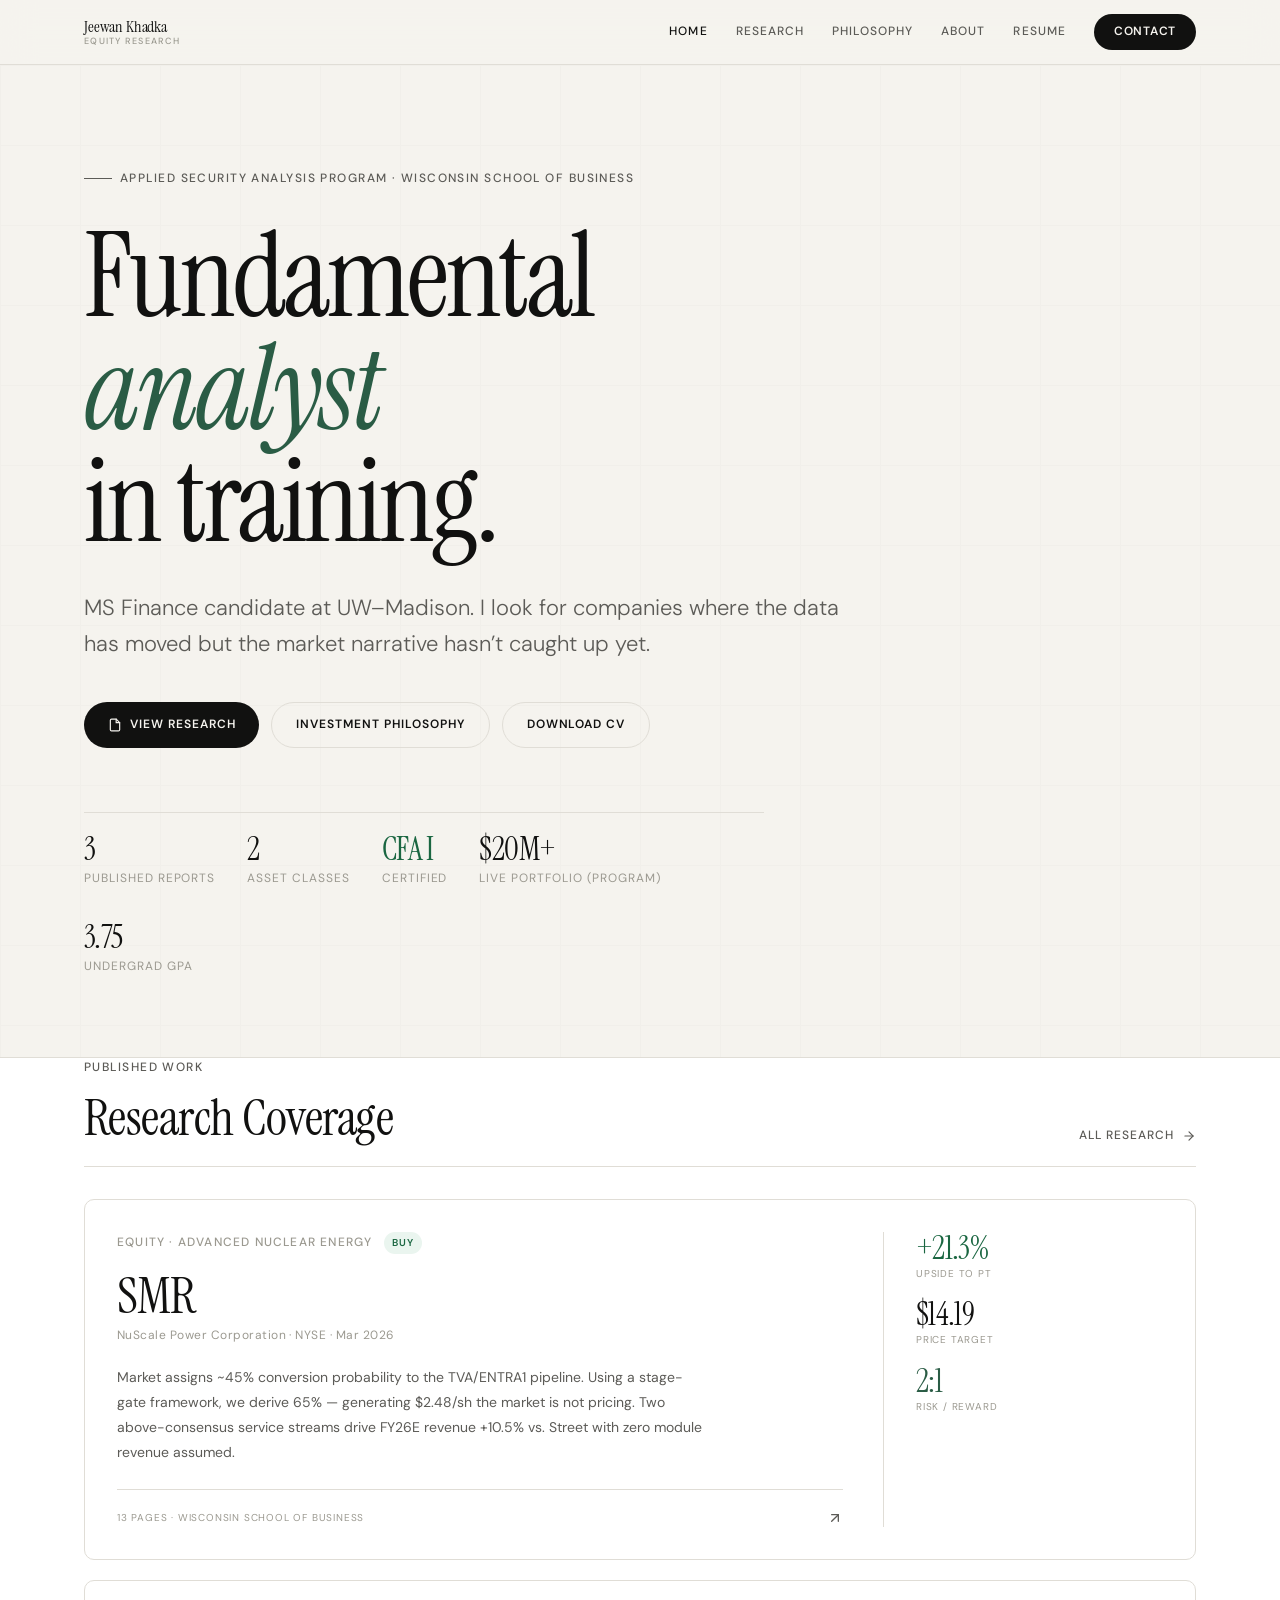
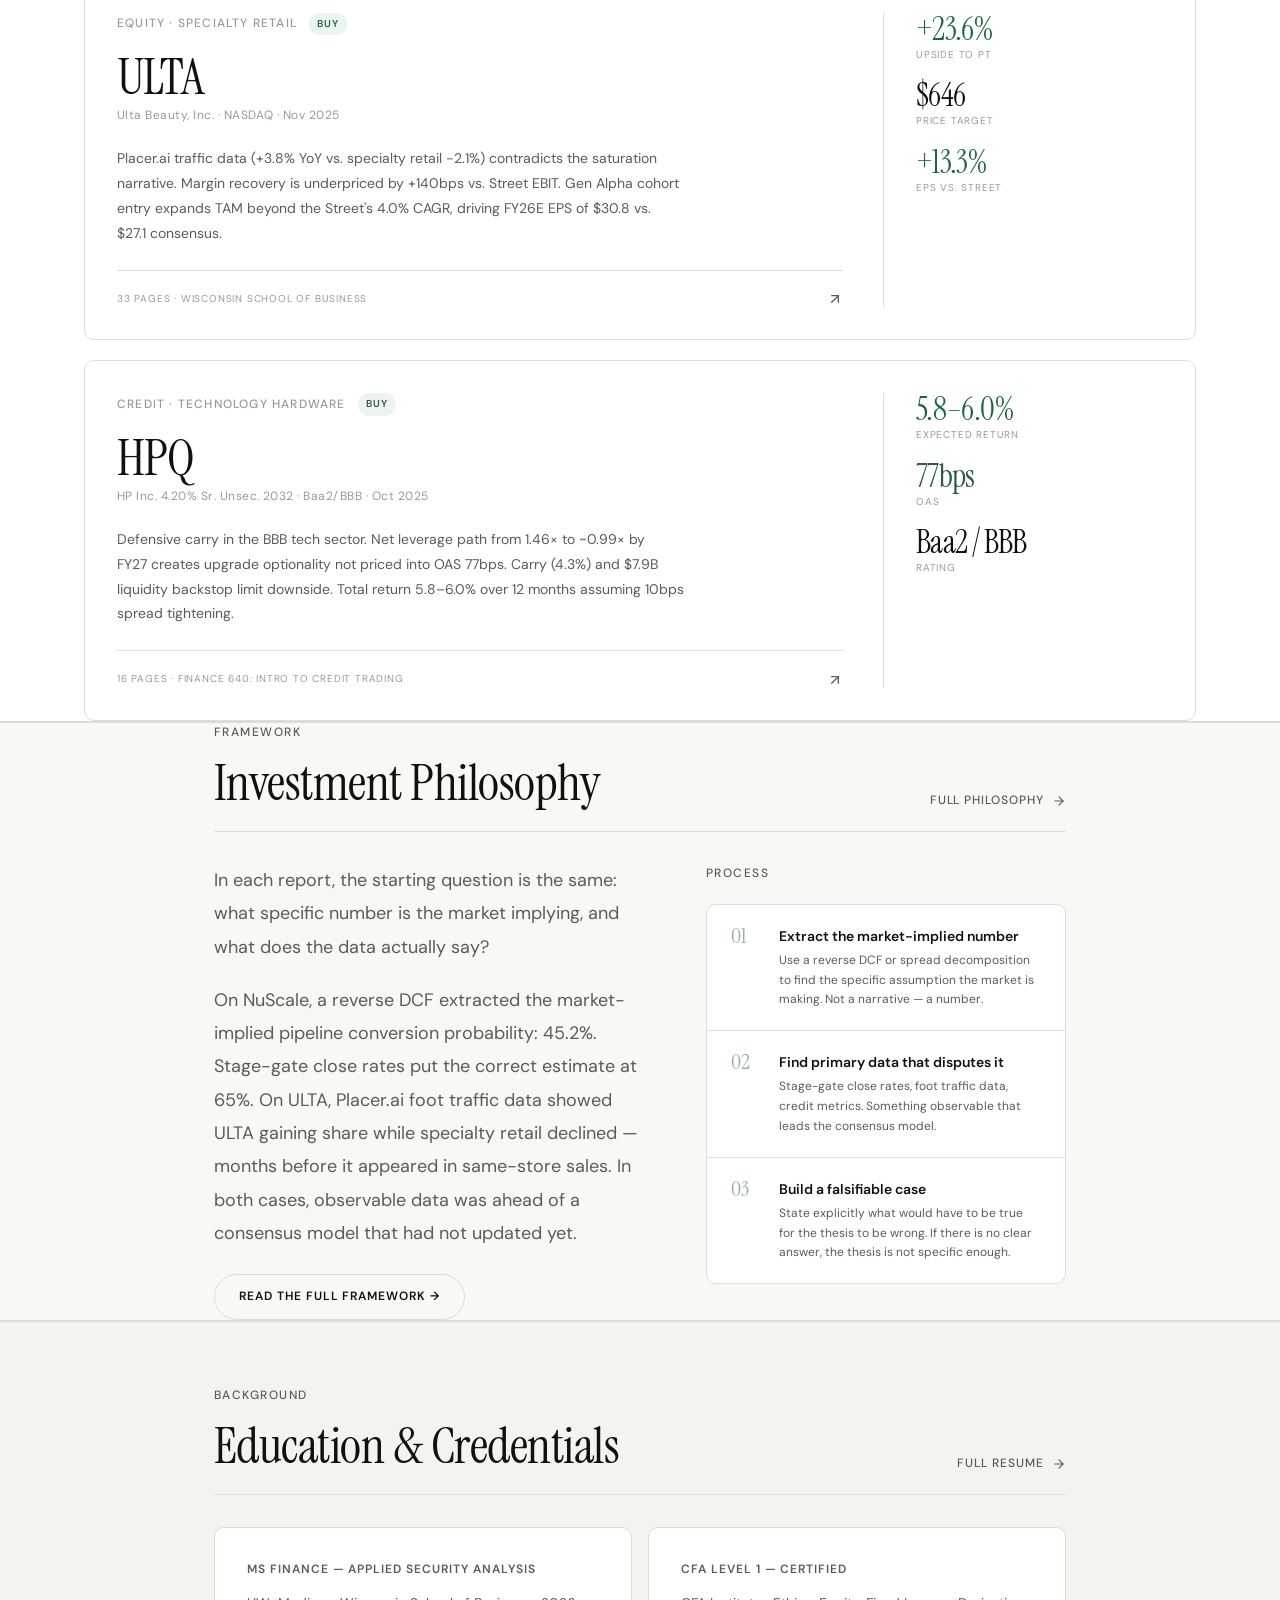
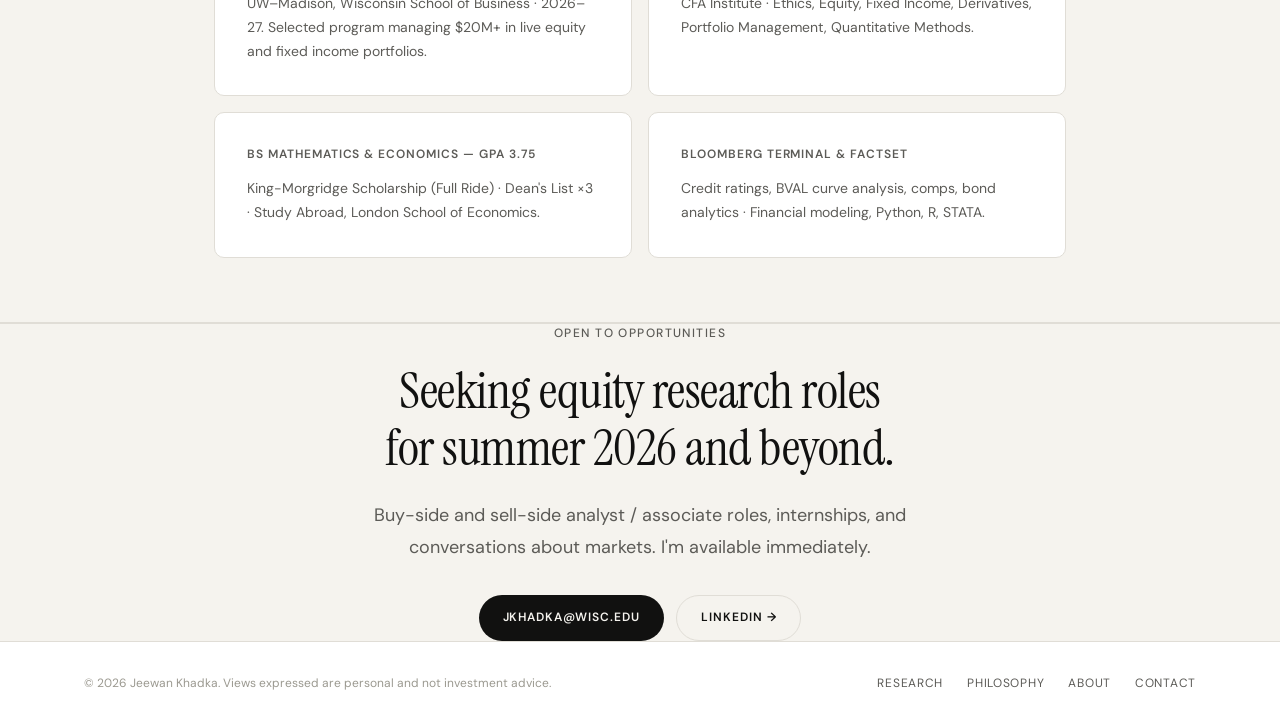
==== commit 61dfa661: "fix: section spacing, grid proportions, visual breaks — home and philosophy pages" ====
--- a/index.html
+++ b/index.html
@@ -92,7 +92,7 @@
         </div>
         <div class="hero-stat">
           <div class="stat-value">3.75</div>
-          <div class="stat-label">Undergraduate GPA</div>
+          <div class="stat-label">Undergrad GPA</div>
         </div>
       </div>
     </div>
@@ -100,7 +100,7 @@
 </section>
 
 <!-- RESEARCH -->
-<section class="section section--alt section--bordered">
+<section class="section" style="background:var(--color-surface-card);border-top:1px solid var(--color-border);border-bottom:1px solid var(--color-border);">
   <div class="container">
     <div class="section-header">
       <div class="section-header-left">
@@ -190,7 +190,7 @@
 </section>
 
 <!-- PHILOSOPHY PREVIEW -->
-<section class="section">
+<section class="section" style="background:var(--color-surface);border-top:1px solid var(--color-border);border-bottom:1px solid var(--color-border);">
   <div class="container container--default">
     <div class="section-header">
       <div class="section-header-left">
@@ -203,7 +203,7 @@
       </a>
     </div>
 
-    <div class="philosophy-grid" style="gap:clamp(var(--space-8),4vw,var(--space-14));align-items:start;">
+    <div style="display:grid;grid-template-columns:1fr 360px;gap:clamp(var(--space-10),5vw,var(--space-16));align-items:start;">
       <div style="min-width:0;">
         <p class="philosophy-body">In each report, the starting question is the same: what specific number is the market implying, and what does the data actually say?</p>
         <p class="philosophy-body" style="margin-top:var(--space-5);">On NuScale, a reverse DCF extracted the market-implied pipeline conversion probability: 45.2%. Stage-gate close rates put the correct estimate at 65%. On ULTA, Placer.ai foot traffic data showed ULTA gaining share while specialty retail declined — months before it appeared in same-store sales. In both cases, observable data was ahead of a consensus model that had not updated yet.</p>
@@ -243,7 +243,7 @@
 </section>
 
 <!-- CREDENTIALS STRIP -->
-<section class="section section--bordered" style="background:var(--color-surface-card);">
+<section style="padding-block:clamp(var(--space-10),5vw,var(--space-16));background:var(--color-bg);border-top:1px solid var(--color-border);border-bottom:1px solid var(--color-border);">
   <div class="container container--default">
     <div class="section-header">
       <div class="section-header-left">
--- a/css/style.css
+++ b/css/style.css
@@ -1493,3 +1493,11 @@
     gap: var(--space-4) !important;
   }
 }
+
+/* Fixed-ratio content grids (1fr 360px) → single col on tablet/mobile */
+@media (max-width: 900px) {
+  [style*="grid-template-columns:1fr 360px"] {
+    grid-template-columns: 1fr !important;
+    gap: var(--space-8) !important;
+  }
+}
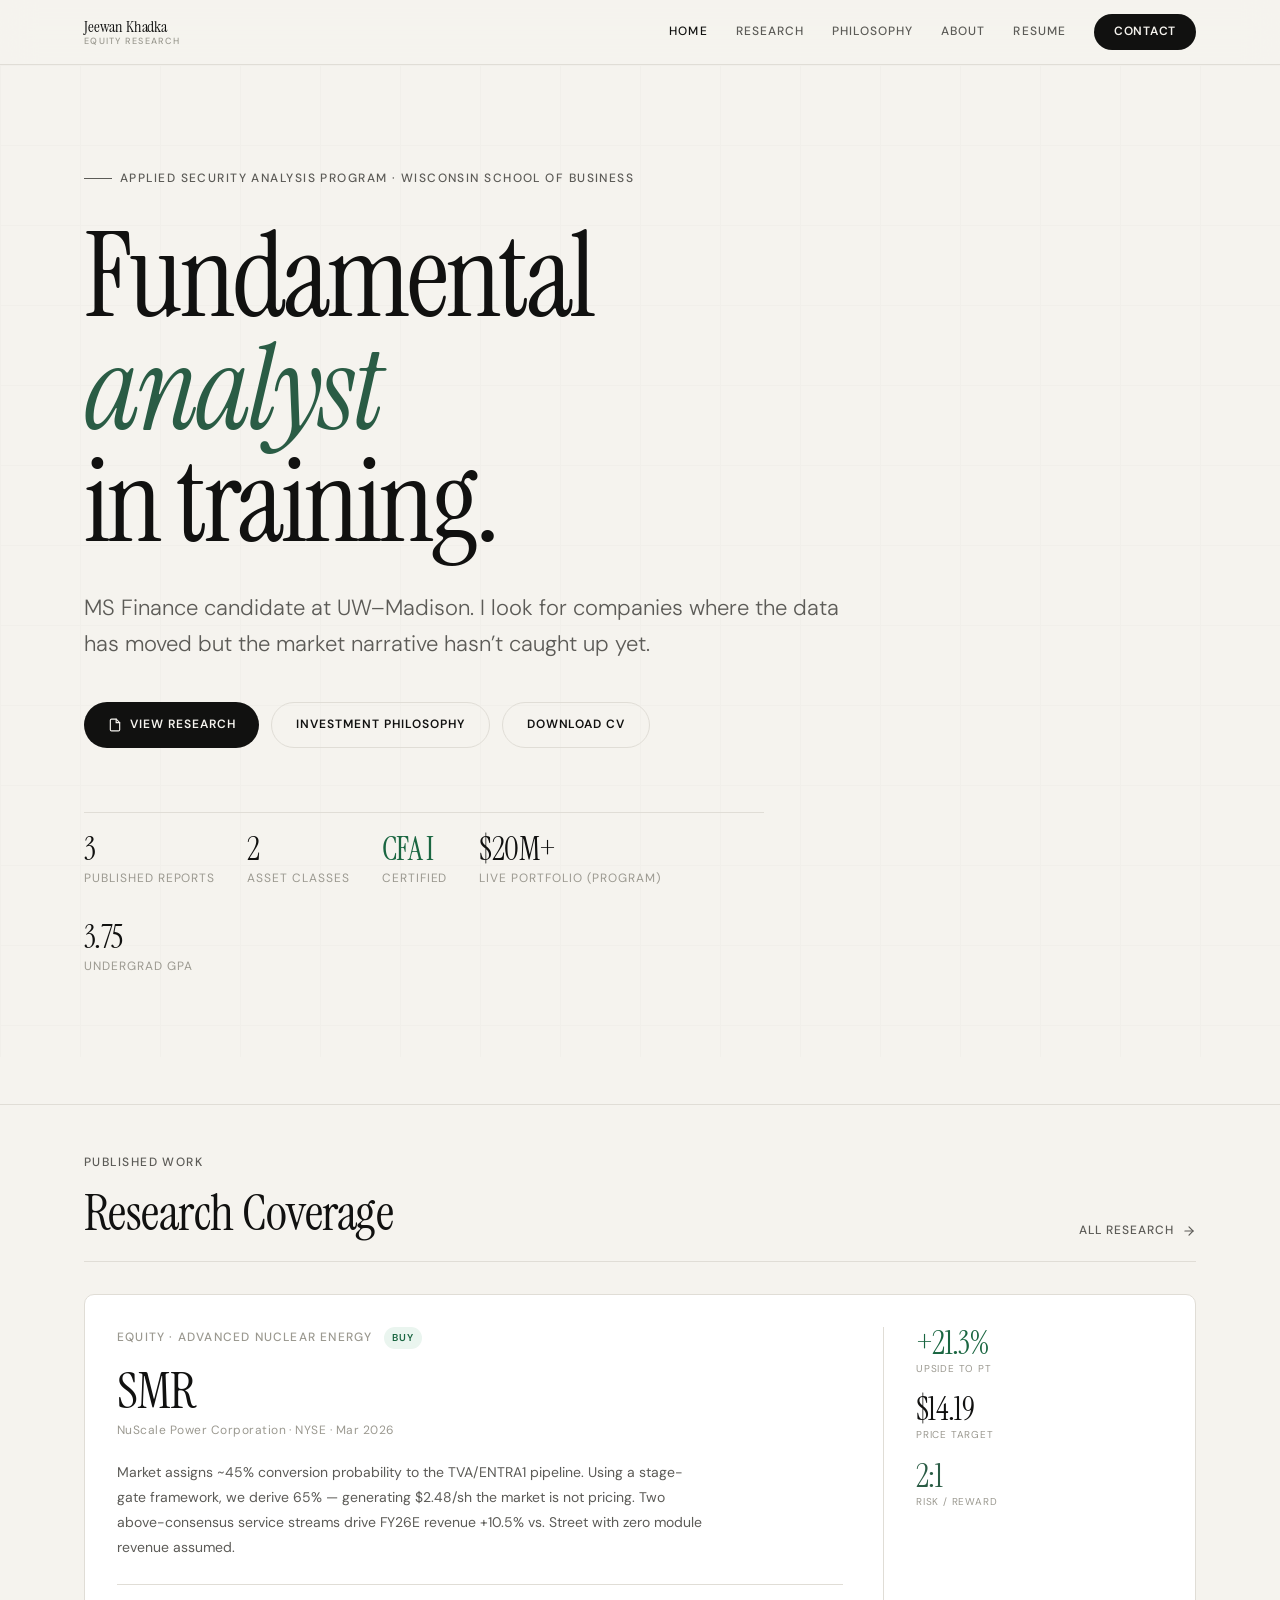
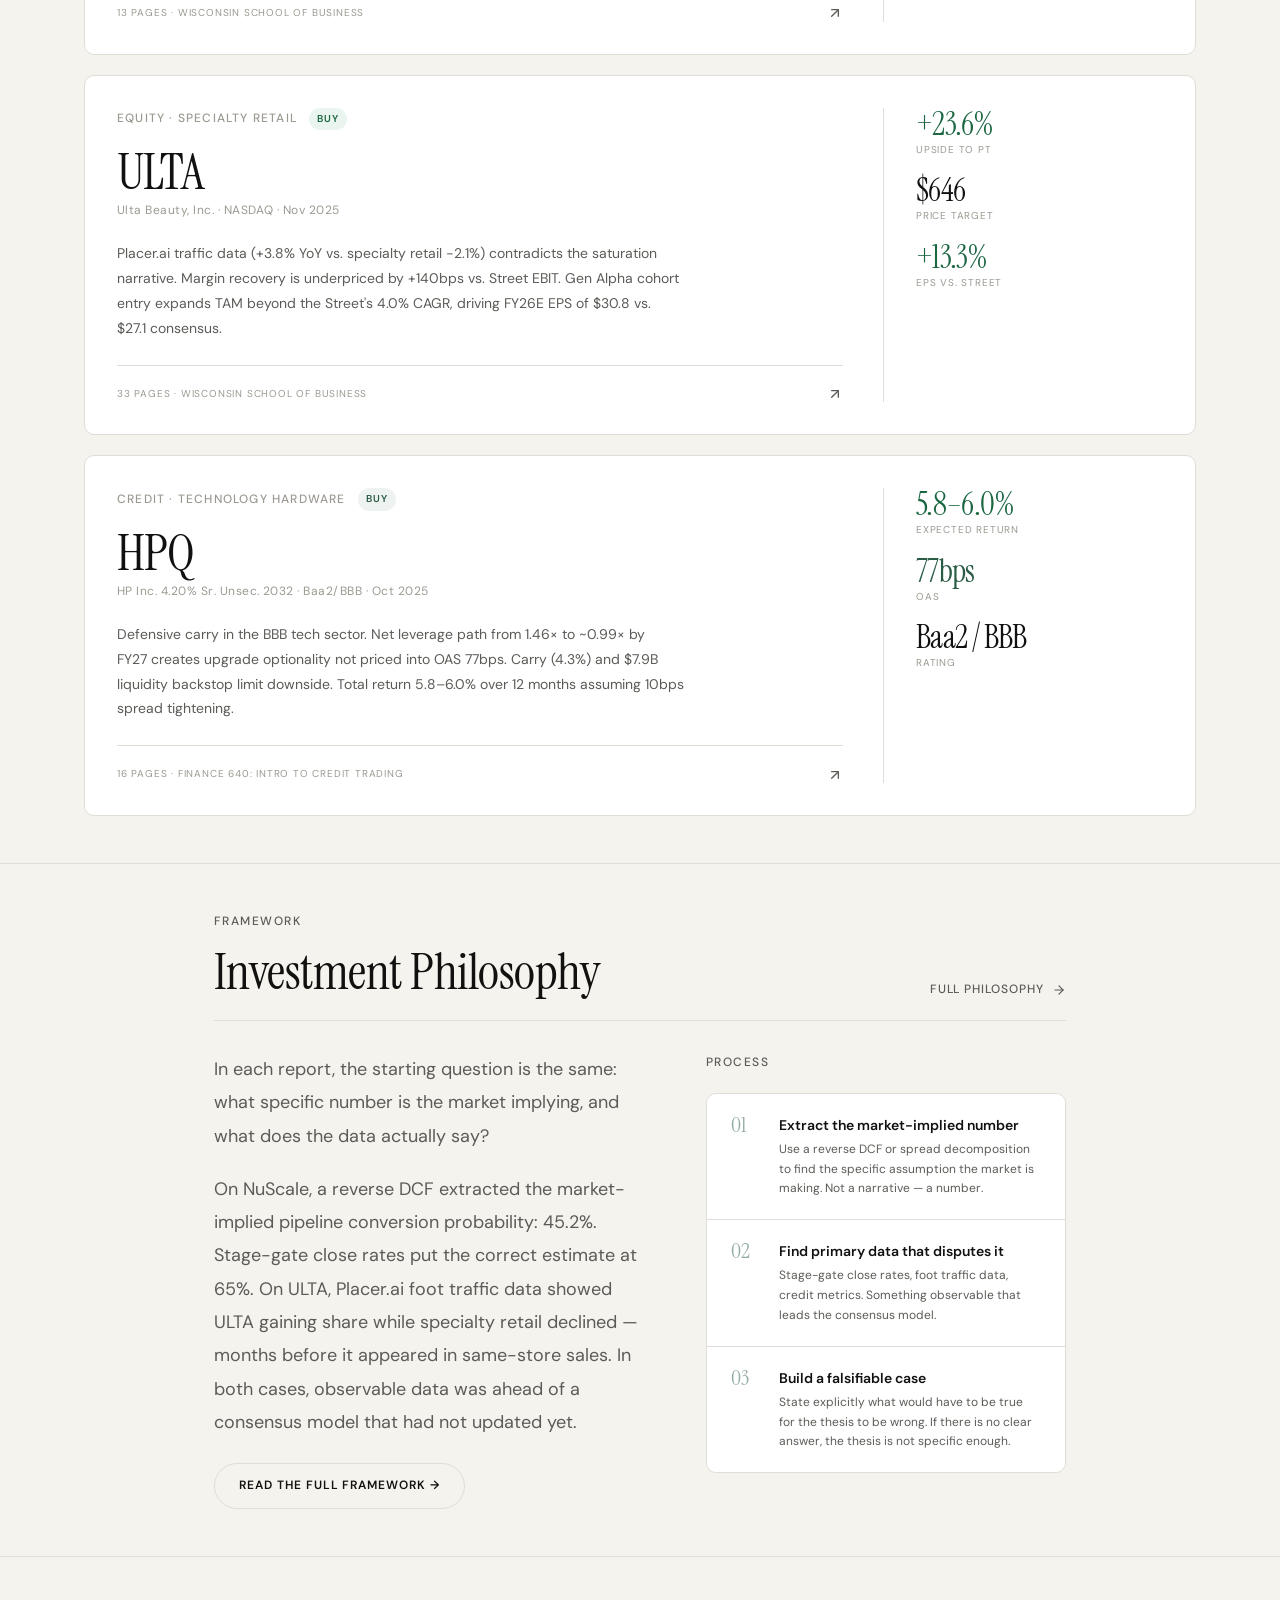
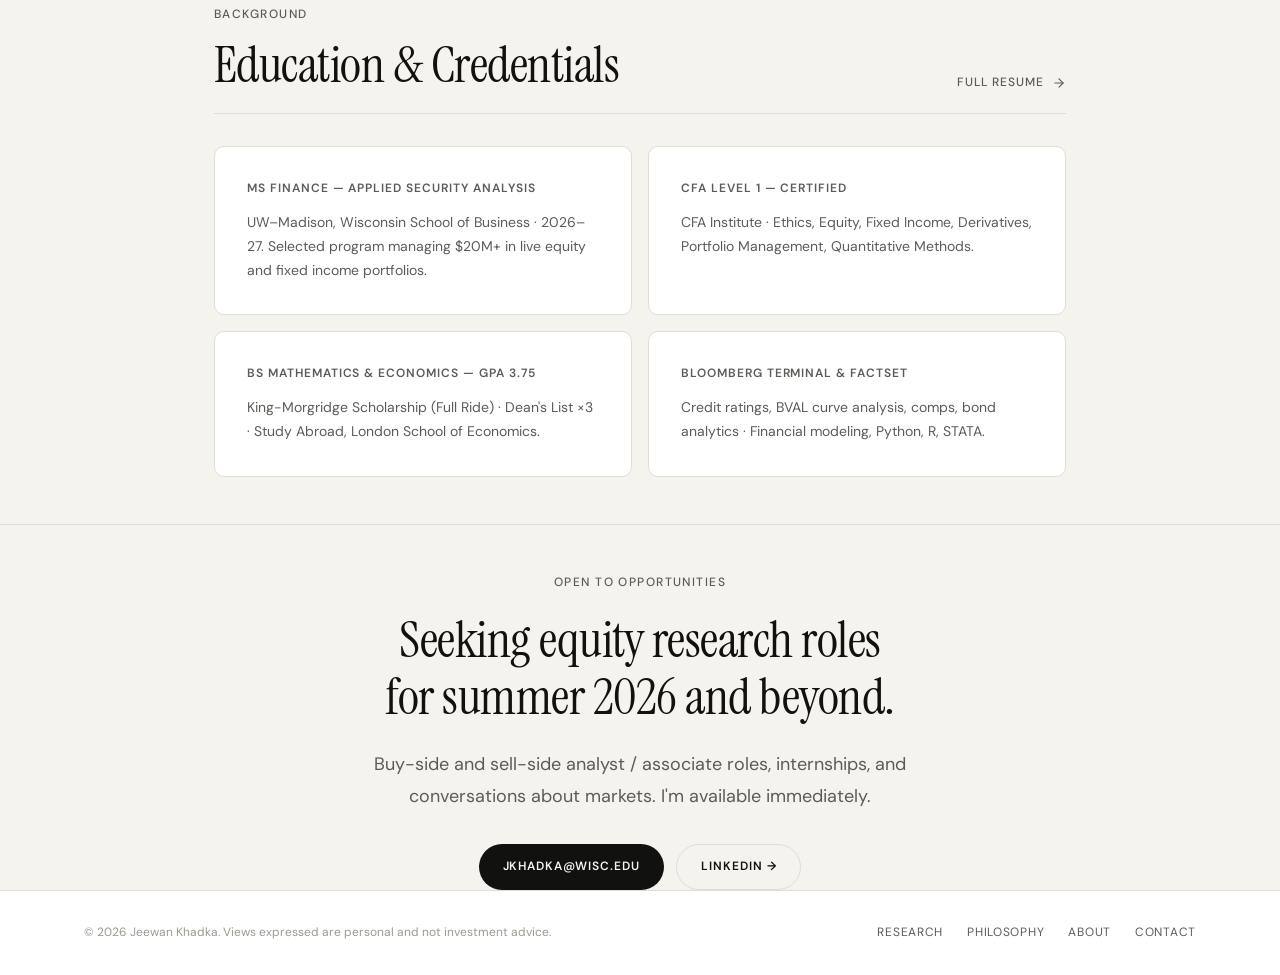
==== commit 8fc11c76: "fix: section gaps — breathing room between sections, all cream background, no alternating colors" ====
--- a/index.html
+++ b/index.html
@@ -99,8 +99,9 @@
   </div>
 </section>
 
+<div class="section-gap"></div>
 <!-- RESEARCH -->
-<section class="section" style="background:var(--color-surface-card);border-top:1px solid var(--color-border);border-bottom:1px solid var(--color-border);">
+<section class="section">
   <div class="container">
     <div class="section-header">
       <div class="section-header-left">
@@ -189,8 +190,9 @@
   </div>
 </section>
 
+<div class="section-gap"></div>
 <!-- PHILOSOPHY PREVIEW -->
-<section class="section" style="background:var(--color-surface);border-top:1px solid var(--color-border);border-bottom:1px solid var(--color-border);">
+<section class="section">
   <div class="container container--default">
     <div class="section-header">
       <div class="section-header-left">
@@ -242,8 +244,9 @@
   </div>
 </section>
 
+<div class="section-gap"></div>
 <!-- CREDENTIALS STRIP -->
-<section style="padding-block:clamp(var(--space-10),5vw,var(--space-16));background:var(--color-bg);border-top:1px solid var(--color-border);border-bottom:1px solid var(--color-border);">
+<section class="section">
   <div class="container container--default">
     <div class="section-header">
       <div class="section-header-left">
@@ -277,8 +280,9 @@
   </div>
 </section>
 
+<div class="section-gap"></div>
 <!-- CTA -->
-<section class="section" style="background:var(--color-bg);border-top:1px solid var(--color-border);">
+<section class="section">
   <div class="container container--narrow" style="text-align:center;">
     <div>
       <p class="eyebrow" style="margin-bottom:var(--space-5);">Open to Opportunities</p>
--- a/css/style.css
+++ b/css/style.css
@@ -464,6 +464,13 @@
 .section {
   padding-block: clamp(var(--space-8), 4vw, var(--space-14));
 }
+
+/* Inter-section divider — thin rule with vertical gap above and below */
+.section-gap {
+  height: clamp(var(--space-8), 5vw, var(--space-12));
+  border-bottom: 1px solid var(--color-border);
+  margin-bottom: clamp(var(--space-8), 5vw, var(--space-12));
+}
 .section--alt { background: var(--color-surface); }
 .section--dark {
   background: var(--color-surface-dark);
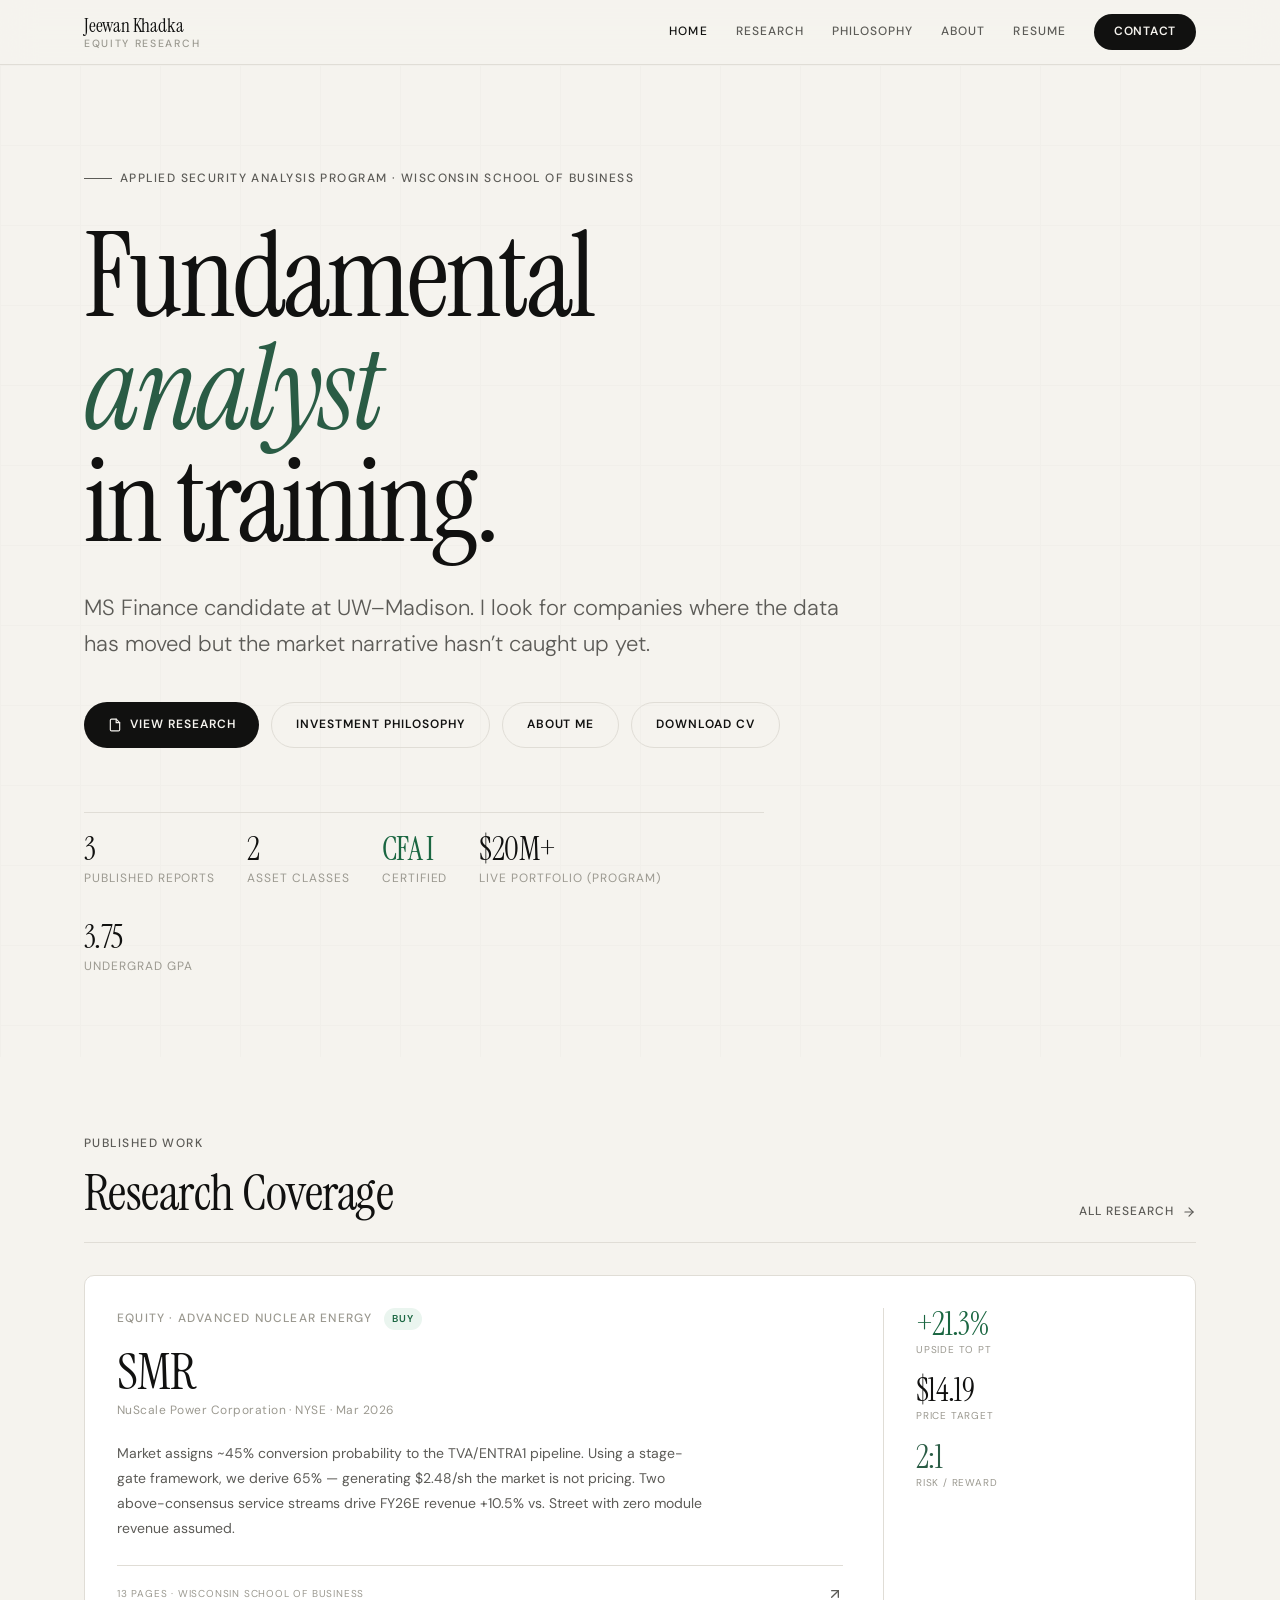
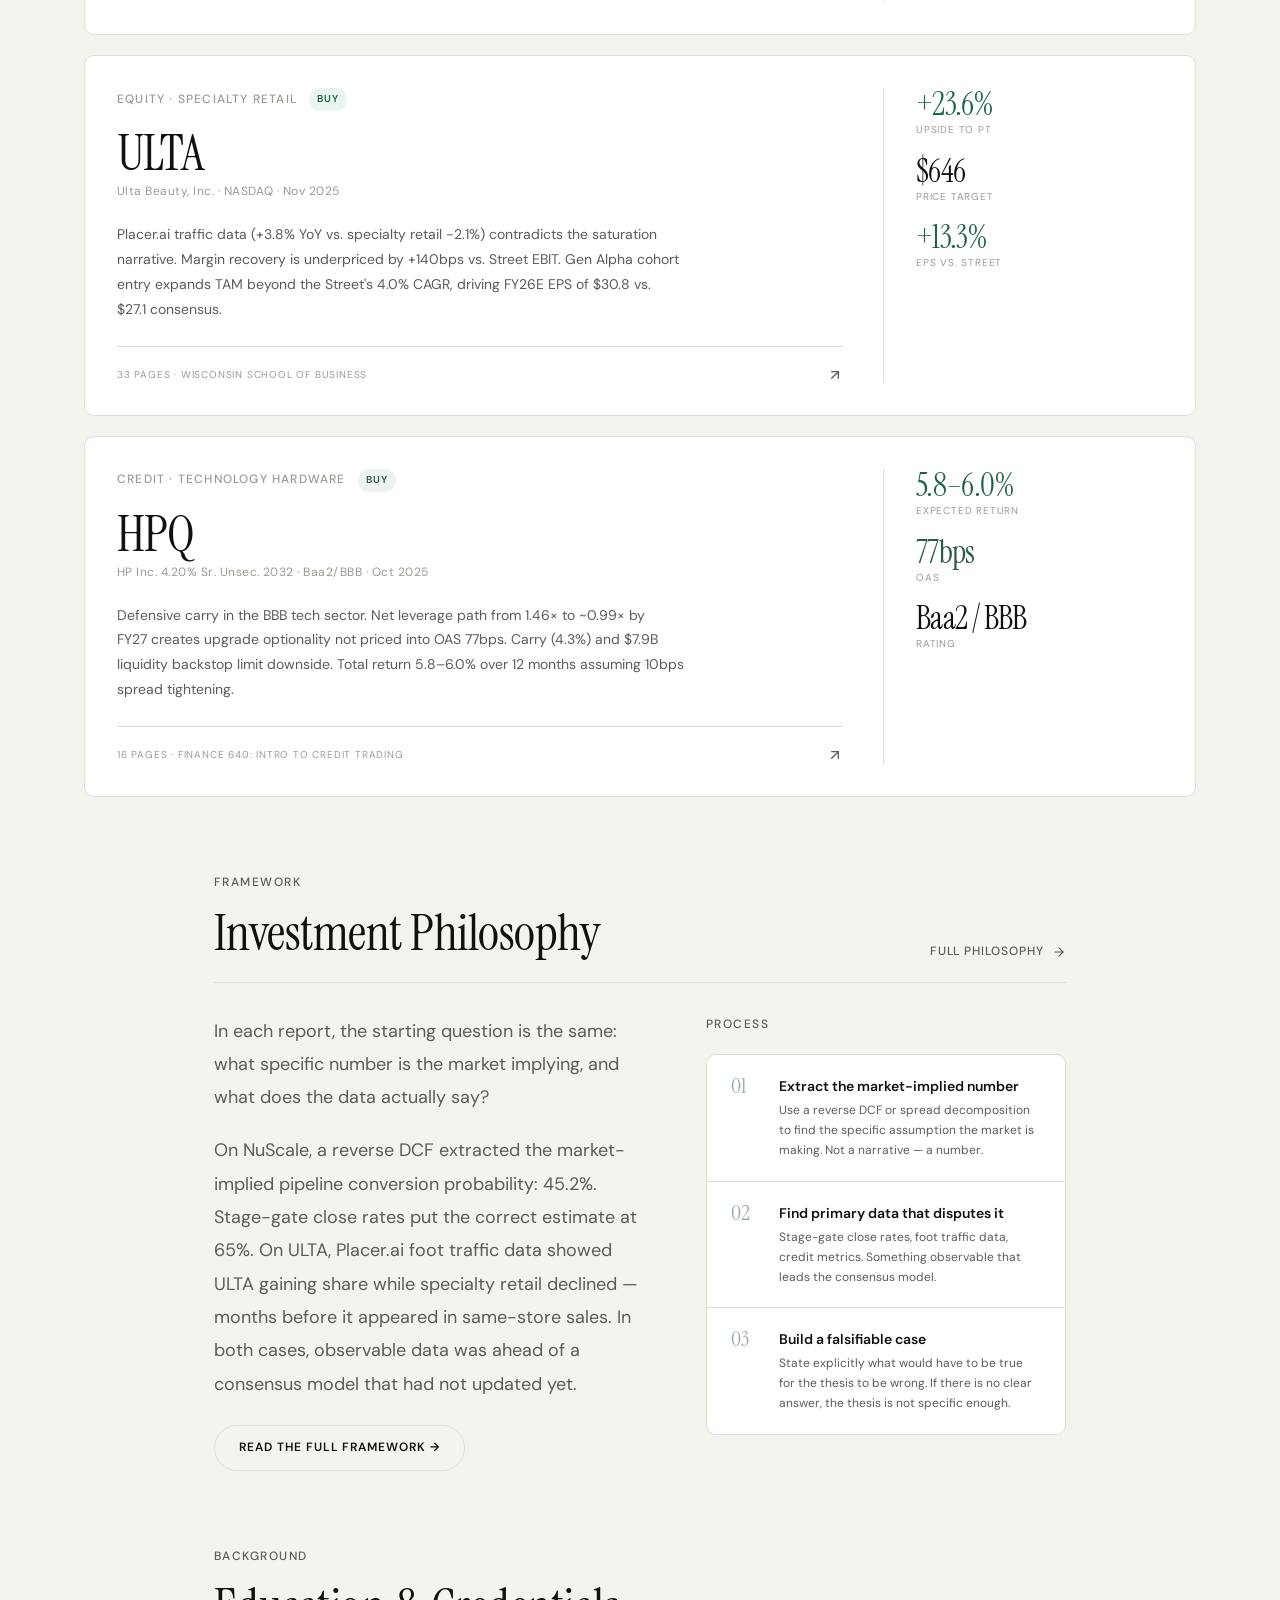
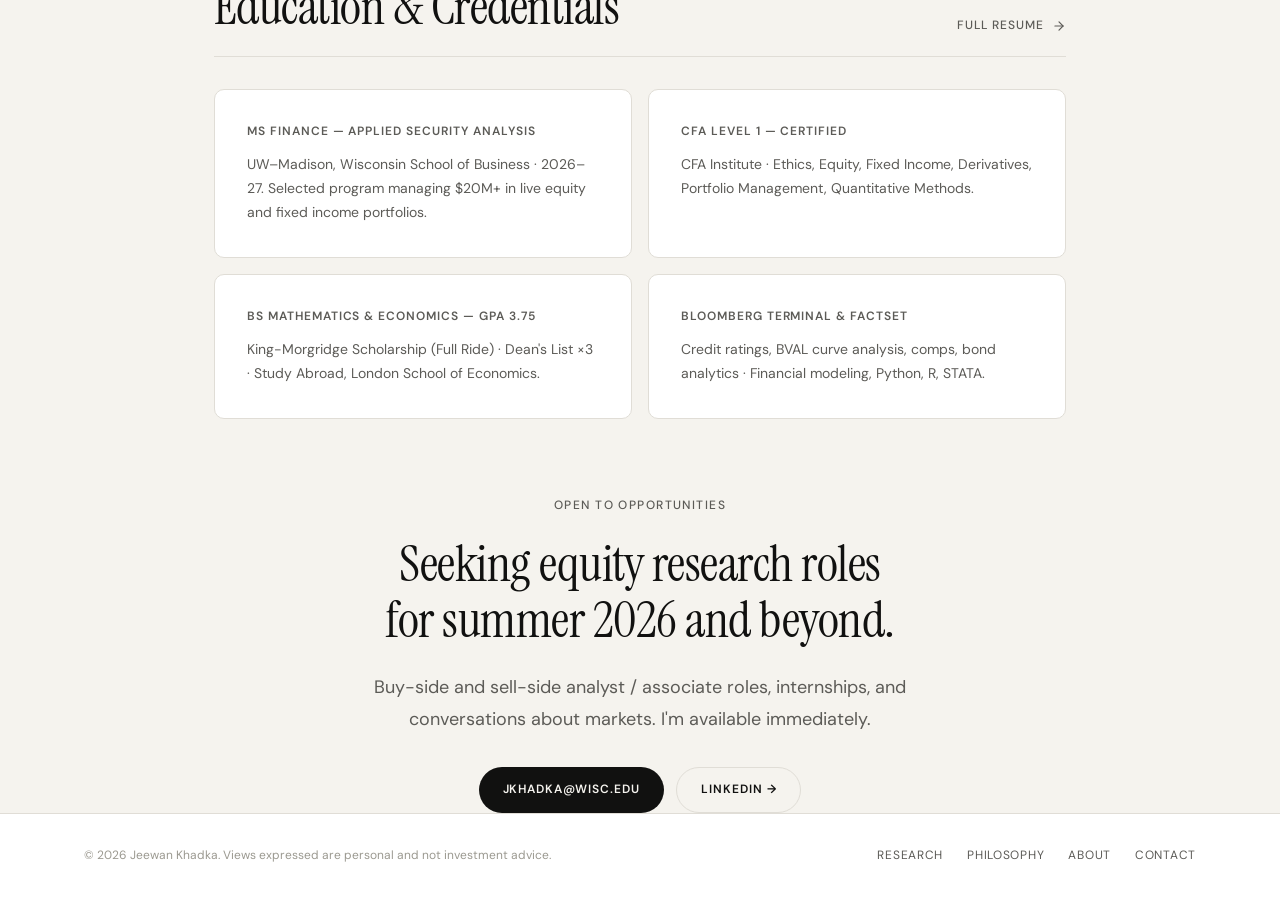
==== commit 96c82775: "feat: add About Me button to home hero" ====
--- a/index.html
+++ b/index.html
@@ -70,6 +70,7 @@
           View Research
         </a>
         <a href="philosophy.html" class="btn btn-outline">Investment Philosophy</a>
+        <a href="about.html" class="btn btn-outline">About Me</a>
         <a href="assets/pdfs/Khadka_Jeewan_MS27.pdf" target="_blank" class="btn btn-outline">Download CV</a>
       </div>
 
--- a/css/style.css
+++ b/css/style.css
@@ -222,11 +222,11 @@
 .logo-text-only {
   display: flex;
   flex-direction: column;
-  gap: 1px;
+  gap: 3px;
 }
 .logo-name-serif {
   font-family: var(--font-display);
-  font-size: clamp(1rem, 1.1vw, 1.2rem);
+  font-size: clamp(1.2rem, 1.4vw, 1.5rem);
   font-weight: 400;
   letter-spacing: -0.01em;
   color: var(--color-text);
@@ -234,9 +234,9 @@
 }
 .logo-sub-caps {
   font-family: var(--font-body);
-  font-size: 9px;
+  font-size: 10.5px;
   font-weight: 500;
-  letter-spacing: 0.14em;
+  letter-spacing: 0.16em;
   text-transform: uppercase;
   color: var(--color-text-faint);
   line-height: 1;
@@ -465,17 +465,12 @@
   padding-block: clamp(var(--space-8), 4vw, var(--space-14));
 }
 
-/* Inter-section divider — thin rule with vertical gap above and below */
+/* Inter-section whitespace — pure space, no border (Option C) */
 .section-gap {
-  height: clamp(var(--space-8), 5vw, var(--space-12));
-  border-bottom: 1px solid var(--color-border);
-  margin-bottom: clamp(var(--space-8), 5vw, var(--space-12));
-}
-.section--alt { background: var(--color-surface); }
-.section--dark {
-  background: var(--color-surface-dark);
-  color: var(--color-text-inverse);
-}
+  height: clamp(var(--space-12), 6vw, var(--space-20));
+}
+/* .section--alt removed — unified cream bg */
+/* .section--dark removed */
 .section--bordered {
   border-top: 1px solid var(--color-border);
   border-bottom: 1px solid var(--color-border);
@@ -1493,13 +1488,7 @@
   }
 }
 
-/* Investment approach 2-col text → single col on mobile */
-@media (max-width: 640px) {
-  .approach-2col {
-    grid-template-columns: 1fr !important;
-    gap: var(--space-4) !important;
-  }
-}
+/* .approach-text — single full-width reading column, no responsive override needed */
 
 /* Fixed-ratio content grids (1fr 360px) → single col on tablet/mobile */
 @media (max-width: 900px) {
@@ -1508,3 +1497,8 @@
     gap: var(--space-8) !important;
   }
 }
+
+/* Lighter gap for report sub-sections */
+.report-body .section-gap {
+  height: var(--space-6);
+}
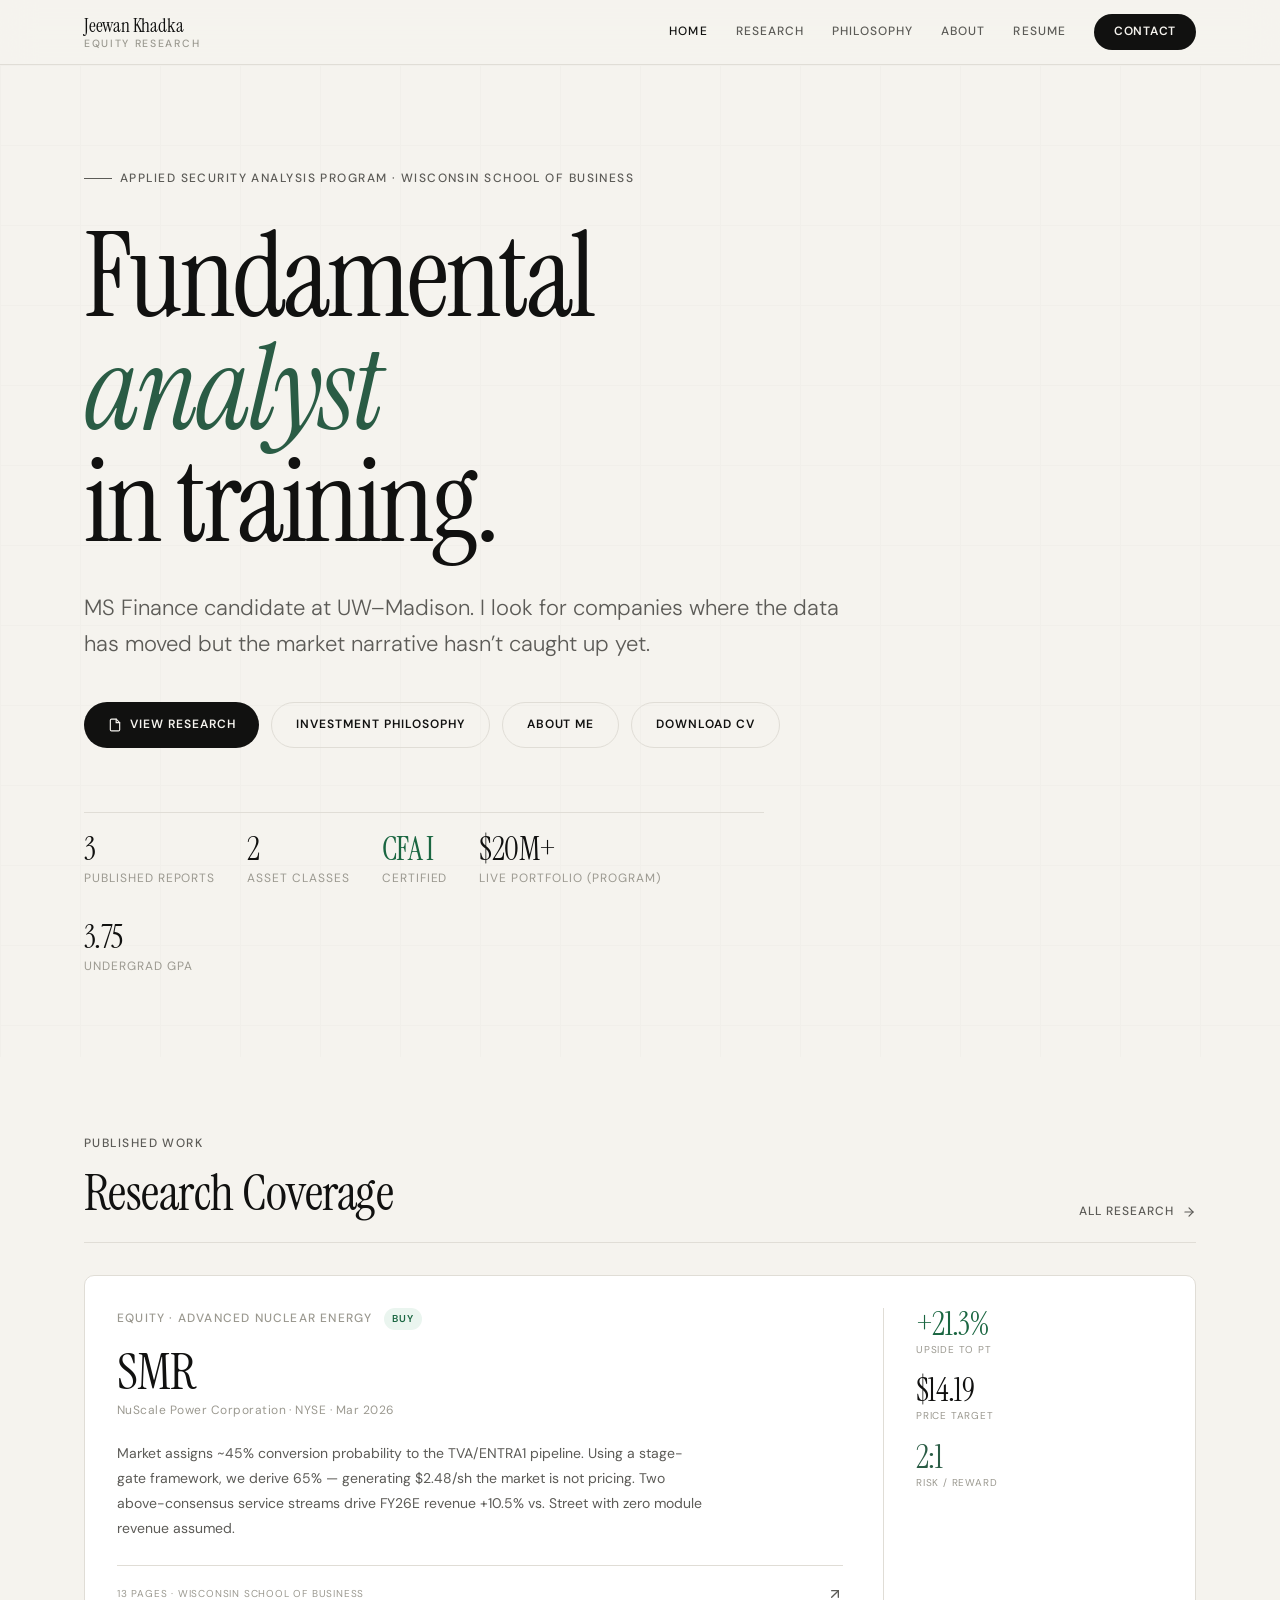
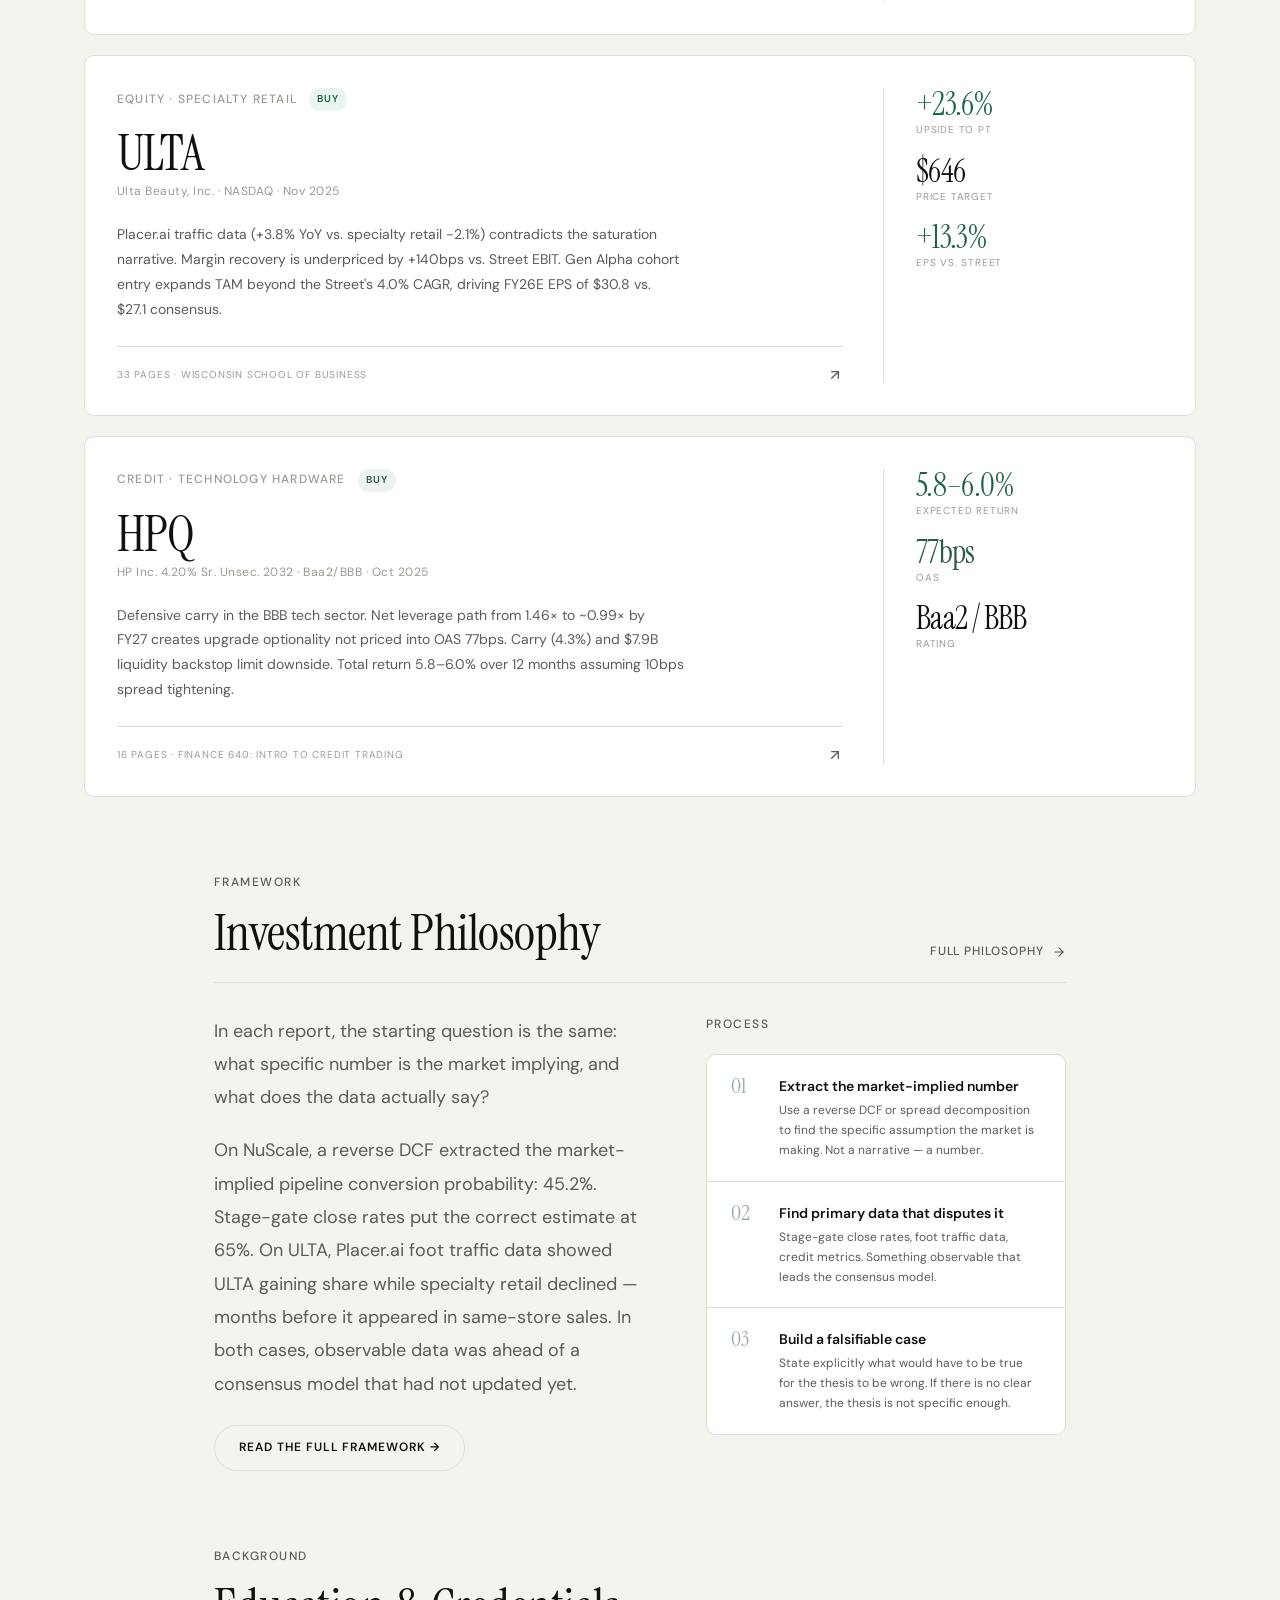
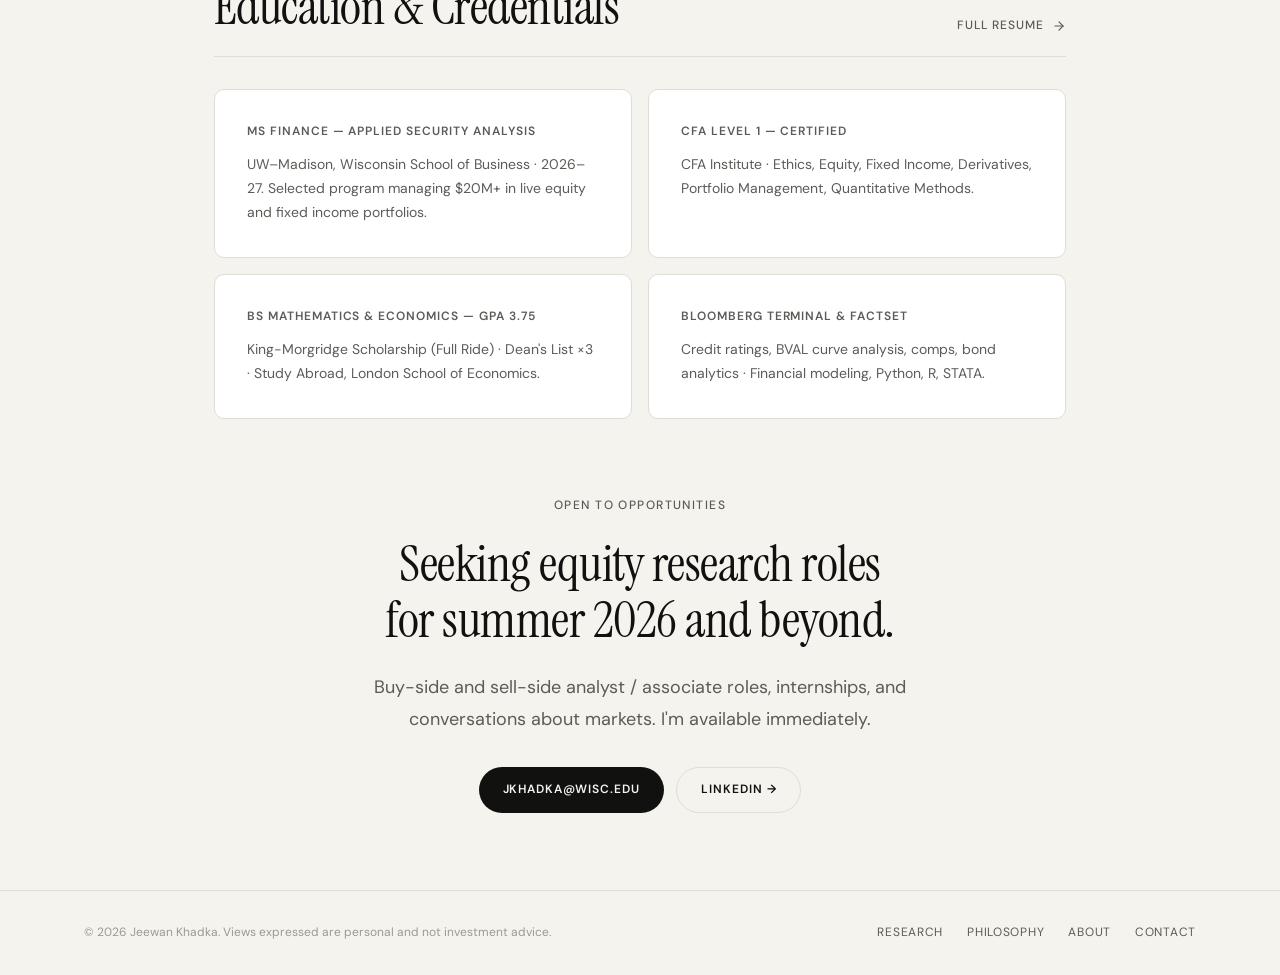
==== commit 50f110d0: "fix: consistent footer — cream background, section-gap before footer on all pages" ====
--- a/index.html
+++ b/index.html
@@ -298,6 +298,7 @@
 </section>
 
 <!-- FOOTER -->
+<div class="section-gap"></div>
 <footer class="site-footer">
   <div class="container">
     <div class="footer-inner">
--- a/css/style.css
+++ b/css/style.css
@@ -1271,7 +1271,7 @@
 .site-footer {
   border-top: 1px solid var(--color-border);
   padding-block: var(--space-8);
-  background: var(--color-surface-card);
+  background: var(--color-bg);
 }
 .footer-inner {
   display: flex;
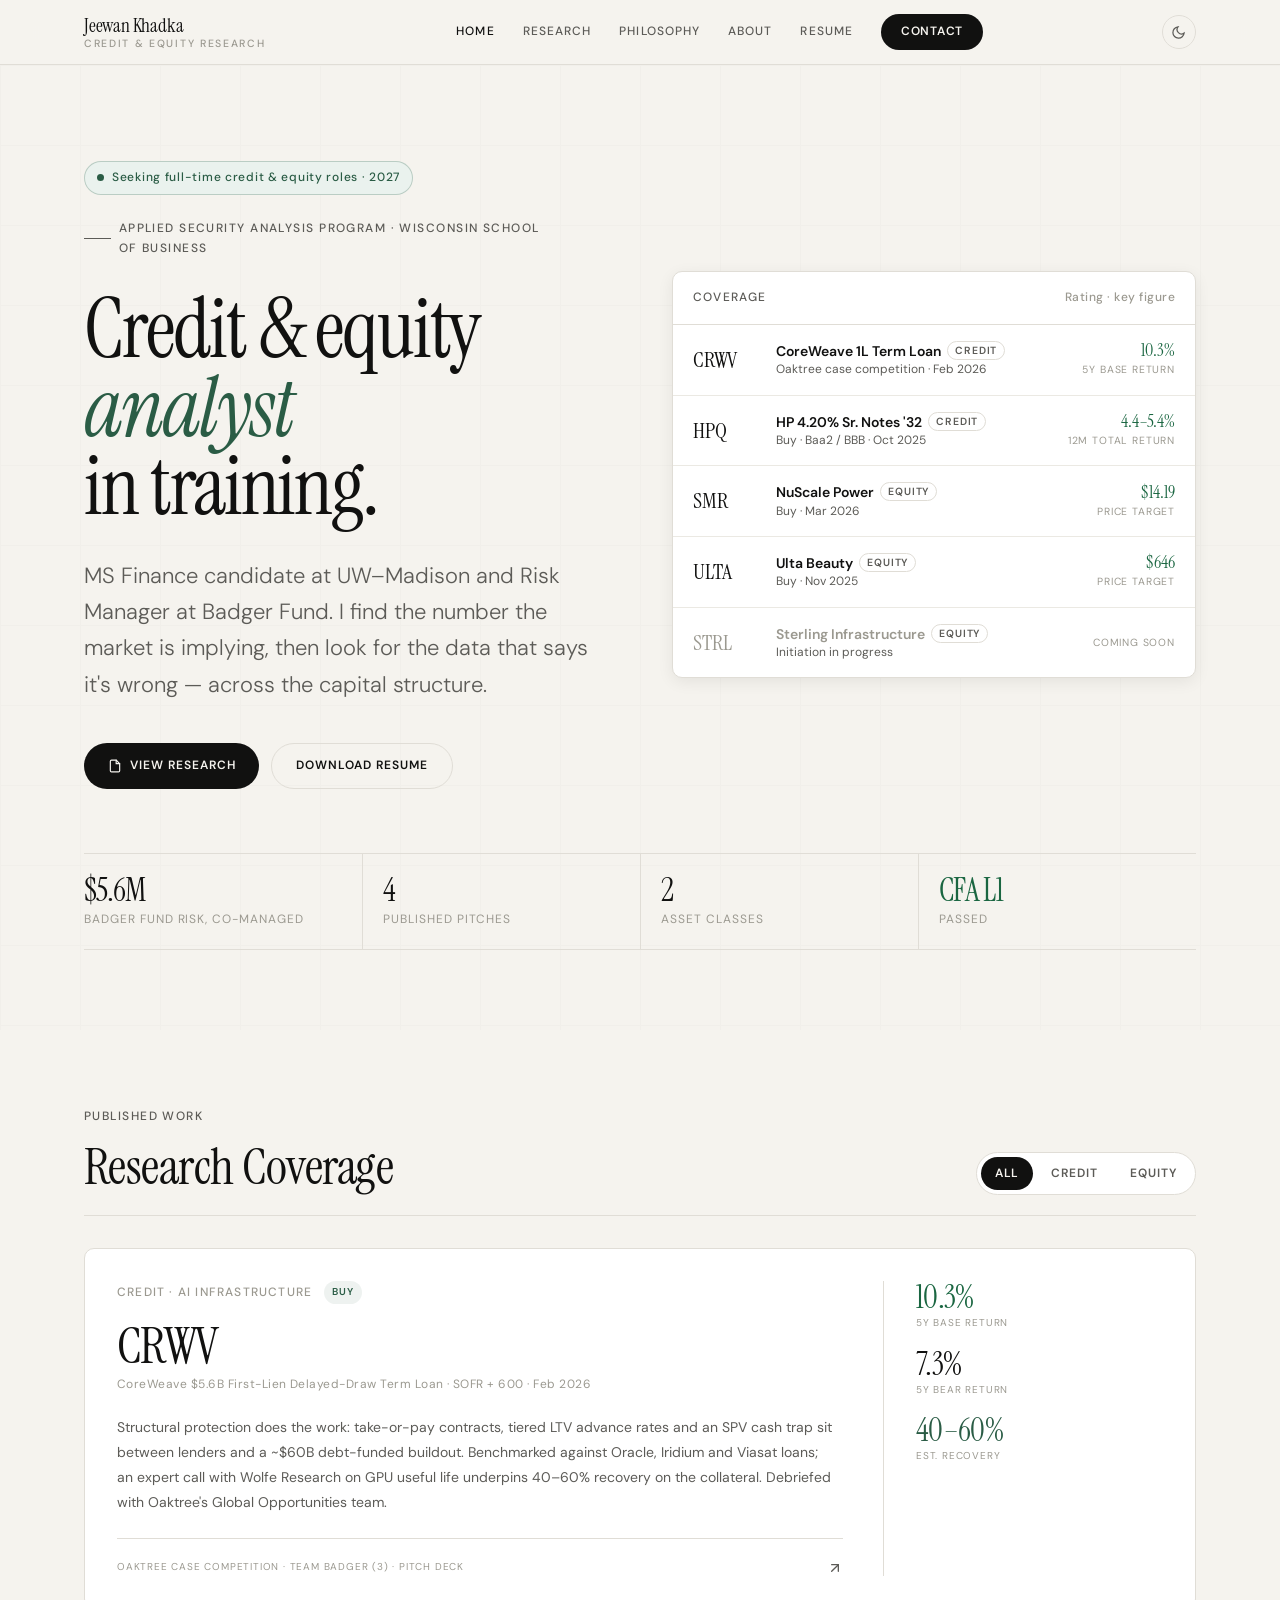
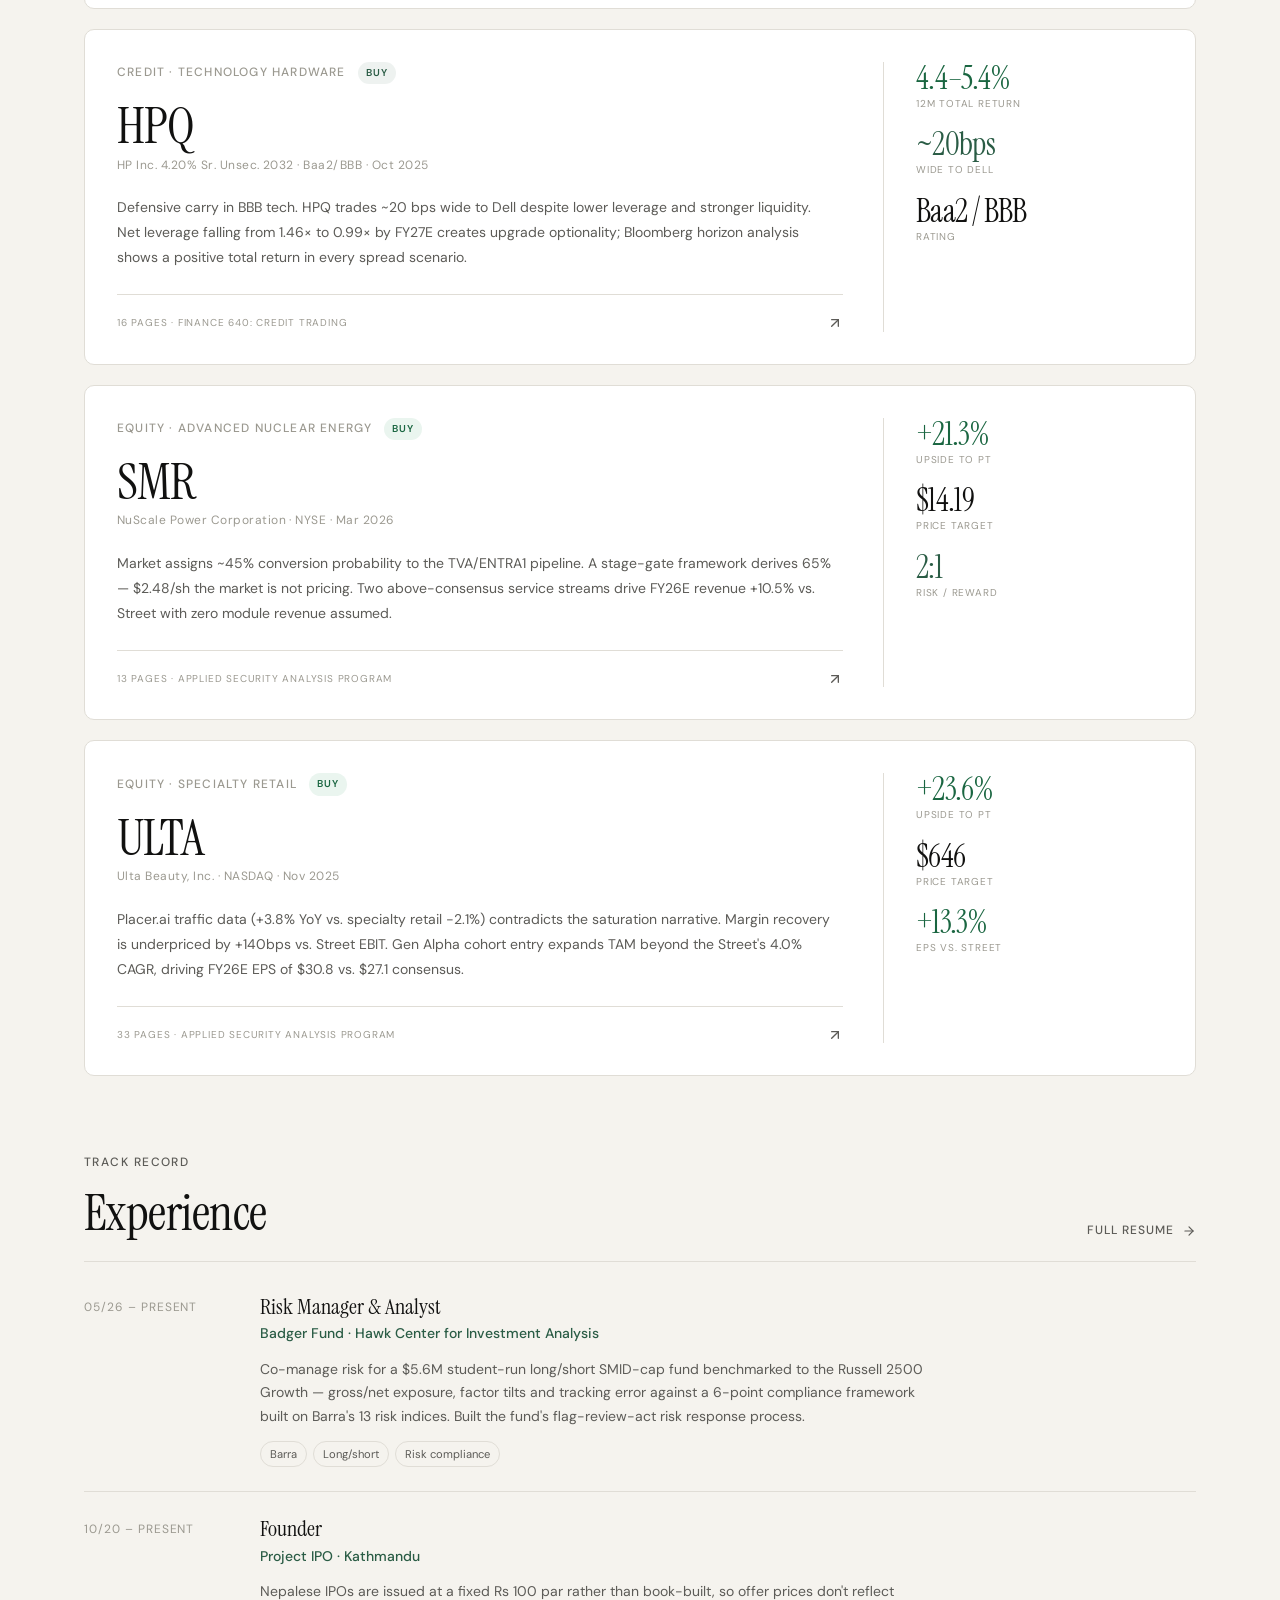
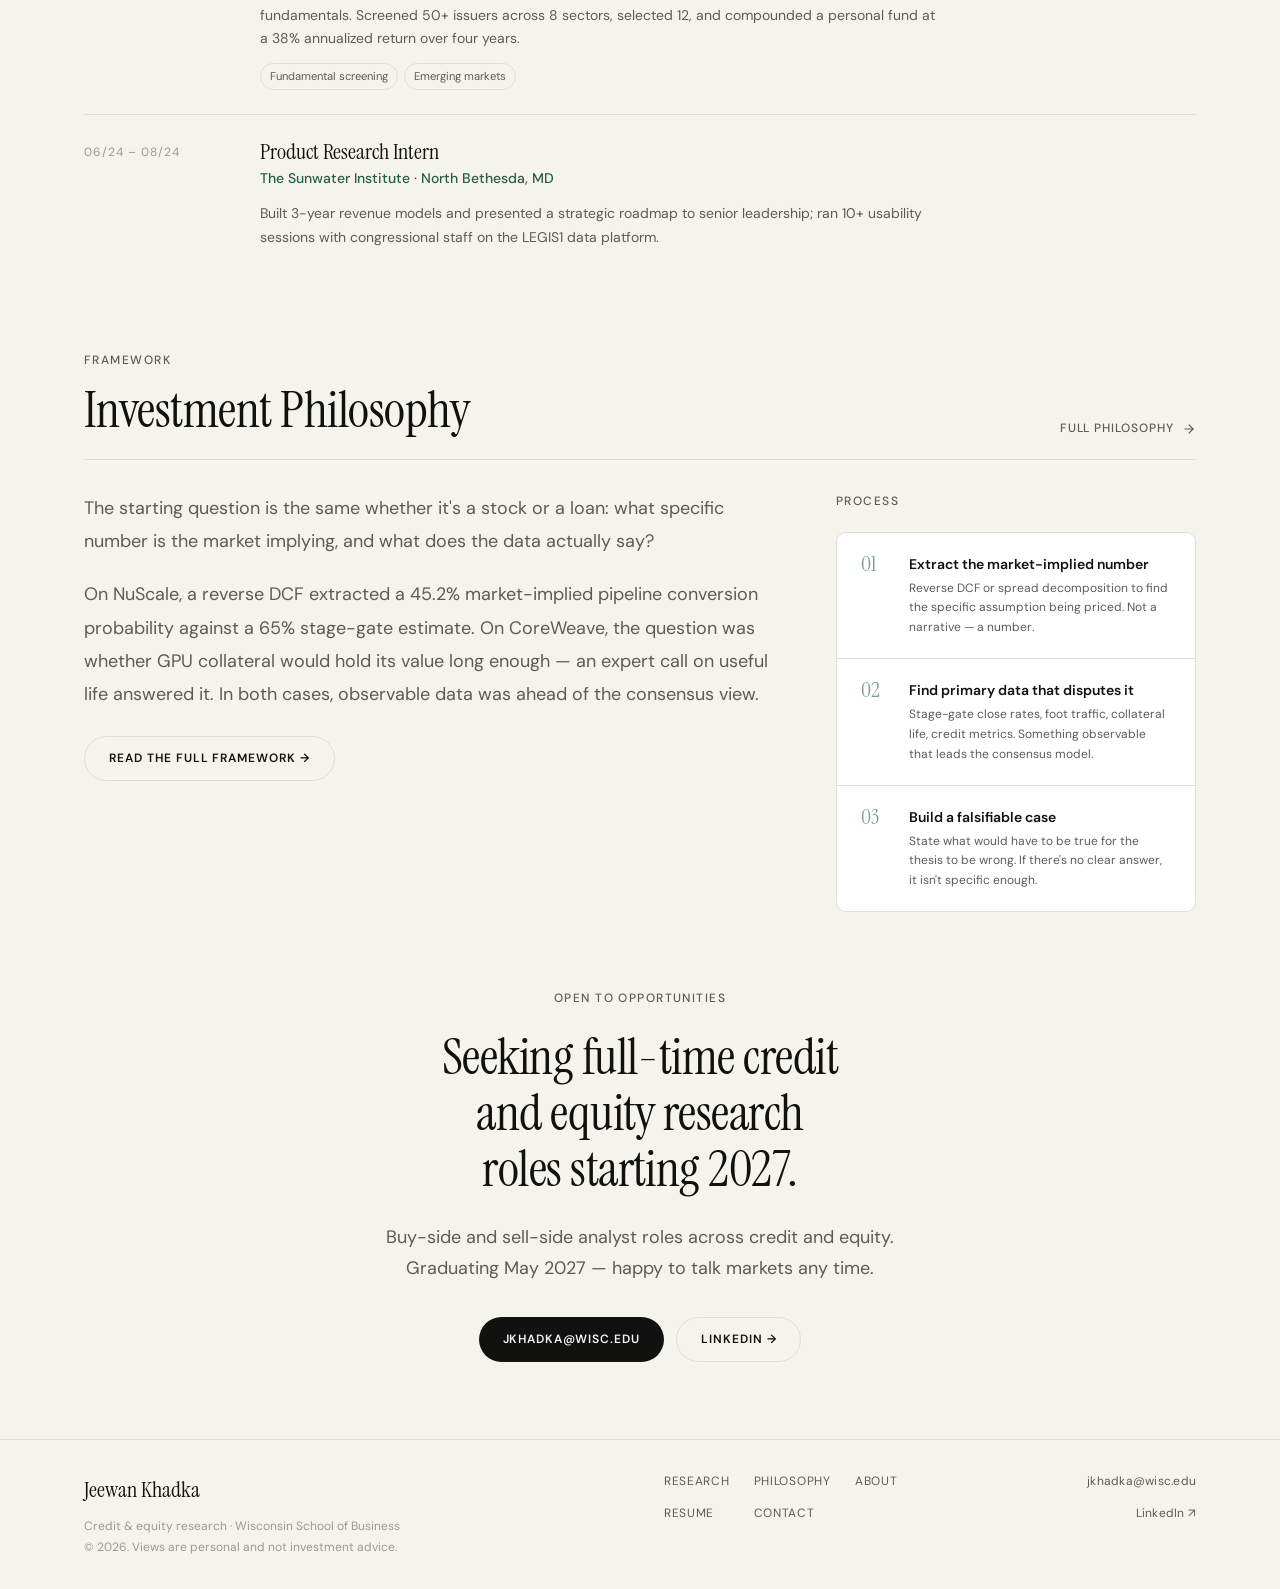
==== commit 7d77e7ac: "feat: site-wide redesign for credit & equity full-time recruiting - Shared head/header/footer on eve" ====
--- a/index.html
+++ b/index.html
@@ -3,40 +3,50 @@
 <head>
   <meta charset="UTF-8" />
   <meta name="viewport" content="width=device-width, initial-scale=1.0" />
-  <title>Jeewan Khadka — Equity Research</title>
-  <meta name="description" content="MS Finance candidate at UW–Madison's Applied Security Analysis Program. Published equity and credit research across nuclear energy, specialty retail, and technology hardware." />
-  <meta property="og:title" content="Jeewan Khadka — Equity Research" />
-  <meta property="og:description" content="Fundamental analysis. Differentiated views. Graduate researcher at Wisconsin School of Business." />
+  <title>Jeewan Khadka — Credit &amp; Equity Research</title>
+  <meta name="description" content="MS Finance candidate in UW–Madison's Applied Security Analysis Program and Risk Manager at Badger Fund. Credit and equity research on CoreWeave, HP Inc., NuScale Power and Ulta Beauty." />
+  <meta property="og:type" content="website" />
+  <meta property="og:title" content="Jeewan Khadka — Credit &amp; Equity Research" />
+  <meta property="og:description" content="MS Finance candidate in UW–Madison's Applied Security Analysis Program and Risk Manager at Badger Fund. Credit and equity research on CoreWeave, HP Inc., NuScale Power and Ulta Beauty." />
+  <meta name="theme-color" content="#f5f3ee" media="(prefers-color-scheme: light)" />
+  <meta name="theme-color" content="#141412" media="(prefers-color-scheme: dark)" />
+  <link rel="icon" href="assets/favicon.svg" type="image/svg+xml" />
+  <script>try{var t=localStorage.getItem('theme');if(t)document.documentElement.dataset.theme=t;}catch(e){}</script>
   <link rel="preconnect" href="https://fonts.googleapis.com" />
   <link rel="preconnect" href="https://fonts.gstatic.com" crossorigin />
-  <link href="https://fonts.googleapis.com/css2?family=Instrument+Serif:ital@0;1&family=DM+Sans:ital,opsz,wght@0,9..40,300..700;1,9..40,300..700&display=swap" rel="stylesheet" />
+  <link href="https://fonts.googleapis.com/css2?family=Instrument+Serif:ital@0;1&amp;family=DM+Sans:ital,opsz,wght@0,9..40,300..700;1,9..40,300..700&amp;display=swap" rel="stylesheet" />
   <link rel="stylesheet" href="css/style.css" />
+  <link rel="stylesheet" href="css/redesign.css" />
 </head>
 <body>
 
-<!-- HEADER -->
+<a class="skip-link" href="#main">Skip to content</a>
 <header class="site-header" role="banner">
   <div class="container">
     <div class="header-inner">
       <a href="index.html" class="site-logo" aria-label="Jeewan Khadka home">
-        <div class="logo-text-only"><span class="logo-name-serif">Jeewan Khadka</span><span class="logo-sub-caps">Equity Research</span></div>
-      </a>
-
+        <div class="logo-text-only"><span class="logo-name-serif">Jeewan Khadka</span><span class="logo-sub-caps">Credit &amp; Equity Research</span></div>
+      </a>
       <nav class="site-nav" aria-label="Primary">
-        <a href="index.html" class="nav-link">Home</a>
+        <a href="index.html" class="nav-link active" aria-current="page">Home</a>
         <a href="research.html" class="nav-link">Research</a>
         <a href="philosophy.html" class="nav-link">Philosophy</a>
         <a href="about.html" class="nav-link">About</a>
         <a href="resume.html" class="nav-link">Resume</a>
         <a href="contact.html" class="nav-cta">Contact</a>
       </nav>
-
-      <button class="menu-btn" aria-label="Open menu" aria-expanded="false">
-        <svg width="20" height="20" viewBox="0 0 24 24" fill="none" stroke="currentColor" stroke-width="2" stroke-linecap="round"><line x1="3" y1="6" x2="21" y2="6"/><line x1="3" y1="12" x2="21" y2="12"/><line x1="3" y1="18" x2="21" y2="18"/></svg>
-      </button>
+      <div class="header-tools">
+        <button class="theme-btn" type="button" aria-label="Toggle dark mode">
+          <svg class="i-moon" width="15" height="15" viewBox="0 0 24 24" fill="none" stroke="currentColor" stroke-width="2" stroke-linecap="round"><path d="M21 12.8A9 9 0 1 1 11.2 3a7 7 0 0 0 9.8 9.8z"/></svg>
+          <svg class="i-sun" width="15" height="15" viewBox="0 0 24 24" fill="none" stroke="currentColor" stroke-width="2" stroke-linecap="round"><circle cx="12" cy="12" r="4"/><path d="M12 2v2M12 20v2M4.9 4.9l1.4 1.4M17.7 17.7l1.4 1.4M2 12h2M20 12h2M4.9 19.1l1.4-1.4M17.7 6.3l1.4-1.4"/></svg>
+        </button>
+        <button class="menu-btn" aria-label="Open menu" aria-expanded="false">
+          <svg width="20" height="20" viewBox="0 0 24 24" fill="none" stroke="currentColor" stroke-width="2" stroke-linecap="round"><line x1="3" y1="6" x2="21" y2="6"/><line x1="3" y1="12" x2="21" y2="12"/><line x1="3" y1="18" x2="21" y2="18"/></svg>
+        </button>
+      </div>
     </div>
     <nav class="mobile-nav" aria-label="Mobile">
-      <a href="index.html" class="nav-link">Home</a>
+      <a href="index.html" class="nav-link active" aria-current="page">Home</a>
       <a href="research.html" class="nav-link">Research</a>
       <a href="philosophy.html" class="nav-link">Philosophy</a>
       <a href="about.html" class="nav-link">About</a>
@@ -46,78 +56,135 @@
   </div>
 </header>
 
+<main id="main">
 <!-- HERO -->
 <section class="hero">
   <div class="container">
-    <div style="display:grid;grid-template-columns:1fr auto;gap:clamp(var(--space-8),5vw,var(--space-16));align-items:center;">
-    <div class="hero-inner" style="max-width:none;">
-      <p class="hero-eyebrow">
-        <span class="hero-eyebrow-line"></span>
-        Applied Security Analysis Program · Wisconsin School of Business
-      </p>
-
-      <h1 class="hero-name">
-        Fundamental<br><em>analyst</em><br>in training.
-      </h1>
-
-      <p class="hero-tagline">
-        MS Finance candidate at UW–Madison. I look for companies where the data has moved but the market narrative hasn’t caught up yet.
-      </p>
-
-      <div class="hero-actions">
-        <a href="research.html" class="btn btn-dark">
-          <svg width="14" height="14" viewBox="0 0 24 24" fill="none" stroke="currentColor" stroke-width="2" stroke-linecap="round"><path d="M14 2H6a2 2 0 0 0-2 2v16a2 2 0 0 0 2 2h12a2 2 0 0 0 2-2V8z"/><polyline points="14,2 14,8 20,8"/></svg>
-          View Research
+    <div class="hero-grid">
+      <div>
+        <p class="status-pill"><span class="status-dot"></span>Seeking full-time credit &amp; equity roles · 2027</p>
+        <p class="hero-eyebrow">
+          <span class="hero-eyebrow-line"></span>
+          Applied Security Analysis Program · Wisconsin School of Business
+        </p>
+        <h1 class="hero-name">Credit &amp; equity<br><em>analyst</em><br>in training.</h1>
+        <p class="hero-tagline">MS Finance candidate at UW–Madison and Risk Manager at Badger Fund. I find the number the market is implying, then look for the data that says it's wrong — across the capital structure.</p>
+        <div class="hero-actions">
+          <a href="research.html" class="btn btn-dark">
+            <svg width="14" height="14" viewBox="0 0 24 24" fill="none" stroke="currentColor" stroke-width="2" stroke-linecap="round"><path d="M14 2H6a2 2 0 0 0-2 2v16a2 2 0 0 0 2 2h12a2 2 0 0 0 2-2V8z"/><polyline points="14,2 14,8 20,8"/></svg>
+            View Research
+          </a>
+          <a href="assets/pdfs/Khadka_Jeewan_Resume.pdf" target="_blank" class="btn btn-outline">Download Resume</a>
+        </div>
+      </div>
+
+      <!-- Coverage snapshot -->
+      <aside class="coverage-panel" aria-label="Coverage snapshot">
+        <div class="coverage-head"><span>Coverage</span><span>Rating · key figure</span></div>
+        <a href="research.html#crwv" class="coverage-row">
+          <span class="cov-ticker">CRWV</span>
+          <span class="cov-desc"><b>CoreWeave 1L Term Loan<span class="cov-tag">Credit</span></b>Oaktree case competition · Feb 2026</span>
+          <span class="cov-metric"><span class="cov-metric-val">10.3%</span><span class="cov-metric-lbl">5Y base return</span></span>
         </a>
-        <a href="philosophy.html" class="btn btn-outline">Investment Philosophy</a>
-        <a href="about.html" class="btn btn-outline">About Me</a>
-        <a href="assets/pdfs/Khadka_Jeewan_MS27.pdf" target="_blank" class="btn btn-outline">Download CV</a>
-      </div>
-
-      <div class="hero-stats">
-        <div class="hero-stat">
-          <div class="stat-value">3</div>
-          <div class="stat-label">Published Reports</div>
-        </div>
-        <div class="hero-stat">
-          <div class="stat-value">2</div>
-          <div class="stat-label">Asset Classes</div>
-        </div>
-        <div class="hero-stat">
-          <div class="stat-value green">CFA I</div>
-          <div class="stat-label">Certified</div>
-        </div>
-        <div class="hero-stat">
-          <div class="stat-value">$20M+</div>
-          <div class="stat-label">Live Portfolio (Program)</div>
-        </div>
-        <div class="hero-stat">
-          <div class="stat-value">3.75</div>
-          <div class="stat-label">Undergrad GPA</div>
-        </div>
-      </div>
+        <a href="pages/hpq.html" class="coverage-row">
+          <span class="cov-ticker">HPQ</span>
+          <span class="cov-desc"><b>HP 4.20% Sr. Notes '32<span class="cov-tag">Credit</span></b>Buy · Baa2 / BBB · Oct 2025</span>
+          <span class="cov-metric"><span class="cov-metric-val">4.4–5.4%</span><span class="cov-metric-lbl">12M total return</span></span>
+        </a>
+        <a href="pages/smr.html" class="coverage-row">
+          <span class="cov-ticker">SMR</span>
+          <span class="cov-desc"><b>NuScale Power<span class="cov-tag">Equity</span></b>Buy · Mar 2026</span>
+          <span class="cov-metric"><span class="cov-metric-val">$14.19</span><span class="cov-metric-lbl">Price target</span></span>
+        </a>
+        <a href="pages/ulta.html" class="coverage-row">
+          <span class="cov-ticker">ULTA</span>
+          <span class="cov-desc"><b>Ulta Beauty<span class="cov-tag">Equity</span></b>Buy · Nov 2025</span>
+          <span class="cov-metric"><span class="cov-metric-val">$646</span><span class="cov-metric-lbl">Price target</span></span>
+        </a>
+        <div class="coverage-row pending">
+          <span class="cov-ticker">STRL</span>
+          <span class="cov-desc"><b>Sterling Infrastructure<span class="cov-tag">Equity</span></b>Initiation in progress</span>
+          <span class="cov-metric"><span class="cov-metric-lbl">Coming soon</span></span>
+        </div>
+      </aside>
+    </div>
+
+    <div class="hero-strip">
+      <div><div class="stat-value">$5.6M</div><div class="stat-label">Badger Fund risk, co-managed</div></div>
+      <div><div class="stat-value">4</div><div class="stat-label">Published pitches</div></div>
+      <div><div class="stat-value">2</div><div class="stat-label">Asset classes</div></div>
+      <div><div class="stat-value green">CFA L1</div><div class="stat-label">Passed</div></div>
     </div>
   </div>
 </section>
 
 <div class="section-gap"></div>
 <!-- RESEARCH -->
-<section class="section">
+<section class="section" id="research">
   <div class="container">
     <div class="section-header">
       <div class="section-header-left">
         <p class="section-eyebrow">Published Work</p>
         <h2 class="section-title">Research Coverage</h2>
       </div>
-      <a href="research.html" class="section-link">
-        All Research
-        <svg width="14" height="14" viewBox="0 0 24 24" fill="none" stroke="currentColor" stroke-width="2" stroke-linecap="round"><line x1="5" y1="12" x2="19" y2="12"/><polyline points="12 5 19 12 12 19"/></svg>
-      </a>
+      <div class="filter-tabs research-head-tools" role="group" aria-label="Filter research">
+        <button class="filter-tab" type="button" data-filter="all" aria-pressed="true">All</button>
+        <button class="filter-tab" type="button" data-filter="credit" aria-pressed="false">Credit</button>
+        <button class="filter-tab" type="button" data-filter="equity" aria-pressed="false">Equity</button>
+      </div>
     </div>
 
     <div class="research-grid">
+      <!-- CRWV -->
+      <a href="assets/pdfs/Team-Badger-CRWV-Pitch-Deck.pdf" target="_blank" rel="noopener" class="research-card" data-kind="credit">
+        <div class="card-left">
+          <div class="card-type-row">
+            <span class="card-type-tag">Credit · AI Infrastructure</span>
+            <span class="card-rating-pill pill-credit">Buy</span>
+          </div>
+          <div class="card-ticker">CRWV</div>
+          <div class="card-company-name">CoreWeave $5.6B First-Lien Delayed-Draw Term Loan · SOFR + 600 · Feb 2026</div>
+          <p class="card-thesis">Structural protection does the work: take-or-pay contracts, tiered LTV advance rates and an SPV cash trap sit between lenders and a ~$60B debt-funded buildout. Benchmarked against Oracle, Iridium and Viasat loans; an expert call with Wolfe Research on GPU useful life underpins 40–60% recovery on the collateral. Debriefed with Oaktree's Global Opportunities team.</p>
+          <div class="card-footer-row" style="margin-top:var(--space-6);padding-top:var(--space-5);border-top:1px solid var(--color-border);">
+            <span class="card-date">Oaktree Case Competition · Team Badger (3) · Pitch deck</span>
+            <svg class="card-arrow" width="16" height="16" viewBox="0 0 24 24" fill="none" stroke="currentColor" stroke-width="2" stroke-linecap="round"><line x1="7" y1="17" x2="17" y2="7"/><polyline points="7 7 17 7 17 17"/></svg>
+          </div>
+        </div>
+        <div class="card-right">
+          <div class="card-metrics-row">
+            <div class="card-metric"><div class="card-metric-val green">10.3%</div><div class="card-metric-lbl">5Y Base Return</div></div>
+            <div class="card-metric"><div class="card-metric-val">7.3%</div><div class="card-metric-lbl">5Y Bear Return</div></div>
+            <div class="card-metric"><div class="card-metric-val forest">40–60%</div><div class="card-metric-lbl">Est. Recovery</div></div>
+          </div>
+        </div>
+      </a>
+
+      <!-- HPQ -->
+      <a href="pages/hpq.html" class="research-card" data-kind="credit">
+        <div class="card-left">
+          <div class="card-type-row">
+            <span class="card-type-tag">Credit · Technology Hardware</span>
+            <span class="card-rating-pill pill-credit">Buy</span>
+          </div>
+          <div class="card-ticker">HPQ</div>
+          <div class="card-company-name">HP Inc. 4.20% Sr. Unsec. 2032 · Baa2/BBB · Oct 2025</div>
+          <p class="card-thesis">Defensive carry in BBB tech. HPQ trades ~20 bps wide to Dell despite lower leverage and stronger liquidity. Net leverage falling from 1.46× to 0.99× by FY27E creates upgrade optionality; Bloomberg horizon analysis shows a positive total return in every spread scenario.</p>
+          <div class="card-footer-row" style="margin-top:var(--space-6);padding-top:var(--space-5);border-top:1px solid var(--color-border);">
+            <span class="card-date">16 pages · Finance 640: Credit Trading</span>
+            <svg class="card-arrow" width="16" height="16" viewBox="0 0 24 24" fill="none" stroke="currentColor" stroke-width="2" stroke-linecap="round"><line x1="7" y1="17" x2="17" y2="7"/><polyline points="7 7 17 7 17 17"/></svg>
+          </div>
+        </div>
+        <div class="card-right">
+          <div class="card-metrics-row">
+            <div class="card-metric"><div class="card-metric-val green">4.4–5.4%</div><div class="card-metric-lbl">12M Total Return</div></div>
+            <div class="card-metric"><div class="card-metric-val forest">~20bps</div><div class="card-metric-lbl">Wide to Dell</div></div>
+            <div class="card-metric"><div class="card-metric-val">Baa2 / BBB</div><div class="card-metric-lbl">Rating</div></div>
+          </div>
+        </div>
+      </a>
+
       <!-- SMR -->
-      <a href="pages/smr.html" class="research-card">
+      <a href="pages/smr.html" class="research-card" data-kind="equity">
         <div class="card-left">
           <div class="card-type-row">
             <span class="card-type-tag">Equity · Advanced Nuclear Energy</span>
@@ -125,9 +192,9 @@
           </div>
           <div class="card-ticker">SMR</div>
           <div class="card-company-name">NuScale Power Corporation · NYSE · Mar 2026</div>
-          <p class="card-thesis">Market assigns ~45% conversion probability to the TVA/ENTRA1 pipeline. Using a stage-gate framework, we derive 65% — generating $2.48/sh the market is not pricing. Two above-consensus service streams drive FY26E revenue +10.5% vs. Street with zero module revenue assumed.</p>
+          <p class="card-thesis">Market assigns ~45% conversion probability to the TVA/ENTRA1 pipeline. A stage-gate framework derives 65% — $2.48/sh the market is not pricing. Two above-consensus service streams drive FY26E revenue +10.5% vs. Street with zero module revenue assumed.</p>
           <div class="card-footer-row" style="margin-top:var(--space-6);padding-top:var(--space-5);border-top:1px solid var(--color-border);">
-            <span class="card-date">13 pages · Wisconsin School of Business</span>
+            <span class="card-date">13 pages · Applied Security Analysis Program</span>
             <svg class="card-arrow" width="16" height="16" viewBox="0 0 24 24" fill="none" stroke="currentColor" stroke-width="2" stroke-linecap="round"><line x1="7" y1="17" x2="17" y2="7"/><polyline points="7 7 17 7 17 17"/></svg>
           </div>
         </div>
@@ -141,7 +208,7 @@
       </a>
 
       <!-- ULTA -->
-      <a href="pages/ulta.html" class="research-card">
+      <a href="pages/ulta.html" class="research-card" data-kind="equity">
         <div class="card-left">
           <div class="card-type-row">
             <span class="card-type-tag">Equity · Specialty Retail</span>
@@ -151,7 +218,7 @@
           <div class="card-company-name">Ulta Beauty, Inc. · NASDAQ · Nov 2025</div>
           <p class="card-thesis">Placer.ai traffic data (+3.8% YoY vs. specialty retail −2.1%) contradicts the saturation narrative. Margin recovery is underpriced by +140bps vs. Street EBIT. Gen Alpha cohort entry expands TAM beyond the Street's 4.0% CAGR, driving FY26E EPS of $30.8 vs. $27.1 consensus.</p>
           <div class="card-footer-row" style="margin-top:var(--space-6);padding-top:var(--space-5);border-top:1px solid var(--color-border);">
-            <span class="card-date">33 pages · Wisconsin School of Business</span>
+            <span class="card-date">33 pages · Applied Security Analysis Program</span>
             <svg class="card-arrow" width="16" height="16" viewBox="0 0 24 24" fill="none" stroke="currentColor" stroke-width="2" stroke-linecap="round"><line x1="7" y1="17" x2="17" y2="7"/><polyline points="7 7 17 7 17 17"/></svg>
           </div>
         </div>
@@ -163,30 +230,52 @@
           </div>
         </div>
       </a>
-
-      <!-- HPQ -->
-      <a href="pages/hpq.html" class="research-card">
-        <div class="card-left">
-          <div class="card-type-row">
-            <span class="card-type-tag">Credit · Technology Hardware</span>
-            <span class="card-rating-pill pill-credit">Buy</span>
-          </div>
-          <div class="card-ticker">HPQ</div>
-          <div class="card-company-name">HP Inc. 4.20% Sr. Unsec. 2032 · Baa2/BBB · Oct 2025</div>
-          <p class="card-thesis">Defensive carry in the BBB tech sector. Net leverage path from 1.46× to ~0.99× by FY27 creates upgrade optionality not priced into OAS 77bps. Carry (4.3%) and $7.9B liquidity backstop limit downside. Total return 5.8–6.0% over 12 months assuming 10bps spread tightening.</p>
-          <div class="card-footer-row" style="margin-top:var(--space-6);padding-top:var(--space-5);border-top:1px solid var(--color-border);">
-            <span class="card-date">16 pages · Finance 640: Intro to Credit Trading</span>
-            <svg class="card-arrow" width="16" height="16" viewBox="0 0 24 24" fill="none" stroke="currentColor" stroke-width="2" stroke-linecap="round"><line x1="7" y1="17" x2="17" y2="7"/><polyline points="7 7 17 7 17 17"/></svg>
-          </div>
-        </div>
-        <div class="card-right">
-          <div class="card-metrics-row">
-            <div class="card-metric"><div class="card-metric-val green">5.8–6.0%</div><div class="card-metric-lbl">Expected Return</div></div>
-            <div class="card-metric"><div class="card-metric-val forest">77bps</div><div class="card-metric-lbl">OAS</div></div>
-            <div class="card-metric"><div class="card-metric-val">Baa2 / BBB</div><div class="card-metric-lbl">Rating</div></div>
-          </div>
-        </div>
-      </a>
+    </div>
+  </div>
+</section>
+
+<div class="section-gap"></div>
+<!-- EXPERIENCE -->
+<section class="section" id="experience">
+  <div class="container container--default">
+    <div class="section-header">
+      <div class="section-header-left">
+        <p class="section-eyebrow">Track Record</p>
+        <h2 class="section-title">Experience</h2>
+      </div>
+      <a href="resume.html" class="section-link">
+        Full Resume
+        <svg width="14" height="14" viewBox="0 0 24 24" fill="none" stroke="currentColor" stroke-width="2" stroke-linecap="round"><line x1="5" y1="12" x2="19" y2="12"/><polyline points="12 5 19 12 12 19"/></svg>
+      </a>
+    </div>
+
+    <div class="timeline">
+      <div class="tl-item">
+        <div class="tl-date">05/26 – Present</div>
+        <div>
+          <div class="tl-role">Risk Manager &amp; Analyst</div>
+          <div class="tl-org">Badger Fund · Hawk Center for Investment Analysis</div>
+          <p class="tl-body">Co-manage risk for a $5.6M student-run long/short SMID-cap fund benchmarked to the Russell 2500 Growth — gross/net exposure, factor tilts and tracking error against a 6-point compliance framework built on Barra's 13 risk indices. Built the fund's flag-review-act risk response process.</p>
+          <div class="tl-chips"><span class="tl-chip">Barra</span><span class="tl-chip">Long/short</span><span class="tl-chip">Risk compliance</span></div>
+        </div>
+      </div>
+      <div class="tl-item">
+        <div class="tl-date">10/20 – Present</div>
+        <div>
+          <div class="tl-role">Founder</div>
+          <div class="tl-org">Project IPO · Kathmandu</div>
+          <p class="tl-body">Nepalese IPOs are issued at a fixed Rs 100 par rather than book-built, so offer prices don't reflect fundamentals. Screened 50+ issuers across 8 sectors, selected 12, and compounded a personal fund at a 38% annualized return over four years.</p>
+          <div class="tl-chips"><span class="tl-chip">Fundamental screening</span><span class="tl-chip">Emerging markets</span></div>
+        </div>
+      </div>
+      <div class="tl-item">
+        <div class="tl-date">06/24 – 08/24</div>
+        <div>
+          <div class="tl-role">Product Research Intern</div>
+          <div class="tl-org">The Sunwater Institute · North Bethesda, MD</div>
+          <p class="tl-body">Built 3-year revenue models and presented a strategic roadmap to senior leadership; ran 10+ usability sessions with congressional staff on the LEGIS1 data platform.</p>
+        </div>
+      </div>
     </div>
   </div>
 </section>
@@ -206,76 +295,21 @@
       </a>
     </div>
 
-    <div style="display:grid;grid-template-columns:1fr 360px;gap:clamp(var(--space-10),5vw,var(--space-16));align-items:start;">
+    <div class="split-2">
       <div style="min-width:0;">
-        <p class="philosophy-body">In each report, the starting question is the same: what specific number is the market implying, and what does the data actually say?</p>
-        <p class="philosophy-body" style="margin-top:var(--space-5);">On NuScale, a reverse DCF extracted the market-implied pipeline conversion probability: 45.2%. Stage-gate close rates put the correct estimate at 65%. On ULTA, Placer.ai foot traffic data showed ULTA gaining share while specialty retail declined — months before it appeared in same-store sales. In both cases, observable data was ahead of a consensus model that had not updated yet.</p>
+        <p class="philosophy-body">The starting question is the same whether it's a stock or a loan: what specific number is the market implying, and what does the data actually say?</p>
+        <p class="philosophy-body">On NuScale, a reverse DCF extracted a 45.2% market-implied pipeline conversion probability against a 65% stage-gate estimate. On CoreWeave, the question was whether GPU collateral would hold its value long enough — an expert call on useful life answered it. In both cases, observable data was ahead of the consensus view.</p>
         <div style="margin-top:var(--space-6);">
           <a href="philosophy.html" class="btn btn-outline">Read the Full Framework →</a>
         </div>
       </div>
-
       <div>
         <p class="section-eyebrow" style="margin-bottom:var(--space-5);">Process</p>
-        <div style="display:flex;flex-direction:column;gap:0;border:1px solid var(--color-border);border-radius:var(--radius-lg);overflow:hidden;">
-          <div style="padding:var(--space-5) var(--space-6);border-bottom:1px solid var(--color-border);background:var(--color-surface-card);display:flex;gap:var(--space-4);">
-            <span style="font-family:var(--font-display);font-size:var(--text-lg);font-weight:400;color:var(--color-accent);opacity:0.5;line-height:1;min-width:2rem;flex-shrink:0;">01</span>
-            <div>
-              <div style="font-size:var(--text-sm);font-weight:600;color:var(--color-text);margin-bottom:3px;">Extract the market-implied number</div>
-              <div style="font-size:var(--text-xs);color:var(--color-text-muted);line-height:1.65;">Use a reverse DCF or spread decomposition to find the specific assumption the market is making. Not a narrative — a number.</div>
-            </div>
-          </div>
-          <div style="padding:var(--space-5) var(--space-6);border-bottom:1px solid var(--color-border);background:var(--color-surface-card);display:flex;gap:var(--space-4);">
-            <span style="font-family:var(--font-display);font-size:var(--text-lg);font-weight:400;color:var(--color-accent);opacity:0.5;line-height:1;min-width:2rem;flex-shrink:0;">02</span>
-            <div>
-              <div style="font-size:var(--text-sm);font-weight:600;color:var(--color-text);margin-bottom:3px;">Find primary data that disputes it</div>
-              <div style="font-size:var(--text-xs);color:var(--color-text-muted);line-height:1.65;">Stage-gate close rates, foot traffic data, credit metrics. Something observable that leads the consensus model.</div>
-            </div>
-          </div>
-          <div style="padding:var(--space-5) var(--space-6);background:var(--color-surface-card);display:flex;gap:var(--space-4);">
-            <span style="font-family:var(--font-display);font-size:var(--text-lg);font-weight:400;color:var(--color-accent);opacity:0.5;line-height:1;min-width:2rem;flex-shrink:0;">03</span>
-            <div>
-              <div style="font-size:var(--text-sm);font-weight:600;color:var(--color-text);margin-bottom:3px;">Build a falsifiable case</div>
-              <div style="font-size:var(--text-xs);color:var(--color-text-muted);line-height:1.65;">State explicitly what would have to be true for the thesis to be wrong. If there is no clear answer, the thesis is not specific enough.</div>
-            </div>
-          </div>
-        </div>
-      </div>
-    </div>
-  </div>
-</section>
-
-<div class="section-gap"></div>
-<!-- CREDENTIALS STRIP -->
-<section class="section">
-  <div class="container container--default">
-    <div class="section-header">
-      <div class="section-header-left">
-        <p class="section-eyebrow">Background</p>
-        <h2 class="section-title">Education &amp; Credentials</h2>
-      </div>
-      <a href="resume.html" class="section-link">
-        Full Resume
-        <svg width="14" height="14" viewBox="0 0 24 24" fill="none" stroke="currentColor" stroke-width="2" stroke-linecap="round"><line x1="5" y1="12" x2="19" y2="12"/><polyline points="12 5 19 12 12 19"/></svg>
-      </a>
-    </div>
-
-    <div class="creds-home-grid" style="display:grid;grid-template-columns:1fr 1fr;gap:var(--space-4);">
-      <div style="padding:var(--space-8);border:1px solid var(--color-border);border-radius:var(--radius-lg);background:var(--color-surface-card);">
-        <div style="font-size:var(--text-xs);font-weight:600;letter-spacing:0.08em;text-transform:uppercase;color:var(--color-text-muted);margin-bottom:var(--space-3);">MS Finance — Applied Security Analysis</div>
-        <div style="font-size:var(--text-sm);color:var(--color-text-muted);line-height:1.7;">UW–Madison, Wisconsin School of Business · 2026–27. Selected program managing $20M+ in live equity and fixed income portfolios.</div>
-      </div>
-      <div style="padding:var(--space-8);border:1px solid var(--color-border);border-radius:var(--radius-lg);background:var(--color-surface-card);">
-        <div style="font-size:var(--text-xs);font-weight:600;letter-spacing:0.08em;text-transform:uppercase;color:var(--color-text-muted);margin-bottom:var(--space-3);">CFA Level 1 — Certified</div>
-        <div style="font-size:var(--text-sm);color:var(--color-text-muted);line-height:1.7;">CFA Institute · Ethics, Equity, Fixed Income, Derivatives, Portfolio Management, Quantitative Methods.</div>
-      </div>
-      <div style="padding:var(--space-8);border:1px solid var(--color-border);border-radius:var(--radius-lg);background:var(--color-surface-card);">
-        <div style="font-size:var(--text-xs);font-weight:600;letter-spacing:0.08em;text-transform:uppercase;color:var(--color-text-muted);margin-bottom:var(--space-3);">BS Mathematics &amp; Economics — GPA 3.75</div>
-        <div style="font-size:var(--text-sm);color:var(--color-text-muted);line-height:1.7;">King-Morgridge Scholarship (Full Ride) · Dean's List ×3 · Study Abroad, London School of Economics.</div>
-      </div>
-      <div style="padding:var(--space-8);border:1px solid var(--color-border);border-radius:var(--radius-lg);background:var(--color-surface-card);">
-        <div style="font-size:var(--text-xs);font-weight:600;letter-spacing:0.08em;text-transform:uppercase;color:var(--color-text-muted);margin-bottom:var(--space-3);">Bloomberg Terminal &amp; FactSet</div>
-        <div style="font-size:var(--text-sm);color:var(--color-text-muted);line-height:1.7;">Credit ratings, BVAL curve analysis, comps, bond analytics · Financial modeling, Python, R, STATA.</div>
+        <div class="process-list">
+          <div class="process-step"><span class="process-num">01</span><div><div class="process-title">Extract the market-implied number</div><div class="process-text">Reverse DCF or spread decomposition to find the specific assumption being priced. Not a narrative — a number.</div></div></div>
+          <div class="process-step"><span class="process-num">02</span><div><div class="process-title">Find primary data that disputes it</div><div class="process-text">Stage-gate close rates, foot traffic, collateral life, credit metrics. Something observable that leads the consensus model.</div></div></div>
+          <div class="process-step"><span class="process-num">03</span><div><div class="process-title">Build a falsifiable case</div><div class="process-text">State what would have to be true for the thesis to be wrong. If there's no clear answer, it isn't specific enough.</div></div></div>
+        </div>
       </div>
     </div>
   </div>
@@ -285,29 +319,30 @@
 <!-- CTA -->
 <section class="section">
   <div class="container container--narrow" style="text-align:center;">
-    <div>
-      <p class="eyebrow" style="margin-bottom:var(--space-5);">Open to Opportunities</p>
-      <h2 class="section-heading" style="margin-bottom:var(--space-6);">Seeking equity research roles for summer 2026 and beyond.</h2>
-      <p class="body-lead" style="margin-inline:auto;margin-bottom:var(--space-8);">Buy-side and sell-side analyst / associate roles, internships, and conversations about markets. I'm available immediately.</p>
-      <div style="display:flex;gap:var(--space-3);justify-content:center;flex-wrap:wrap;">
-        <a href="mailto:jkhadka@wisc.edu" class="btn btn-dark">jkhadka@wisc.edu</a>
-        <a href="https://linkedin.com/in/jeewankhadka/" target="_blank" rel="noopener" class="btn btn-outline">LinkedIn →</a>
-      </div>
-    </div>
-  </div>
-</section>
-
-<!-- FOOTER -->
+    <p class="eyebrow" style="margin-bottom:var(--space-5);">Open to Opportunities</p>
+    <h2 class="section-heading" style="margin-bottom:var(--space-6);">Seeking full-time credit and equity research roles starting 2027.</h2>
+    <p class="body-lead" style="margin-inline:auto;margin-bottom:var(--space-8);">Buy-side and sell-side analyst roles across credit and equity. Graduating May 2027 — happy to talk markets any time.</p>
+    <div style="display:flex;gap:var(--space-3);justify-content:center;flex-wrap:wrap;">
+      <a href="mailto:jkhadka@wisc.edu" class="btn btn-dark">jkhadka@wisc.edu</a>
+      <a href="https://linkedin.com/in/jeewankhadka/" target="_blank" rel="noopener" class="btn btn-outline">LinkedIn →</a>
+    </div>
+  </div>
+</section>
+
+</main>
+
 <div class="section-gap"></div>
 <footer class="site-footer">
   <div class="container">
-    <div class="footer-inner">
-      <p class="footer-copy">© 2026 Jeewan Khadka. Views expressed are personal and not investment advice.</p>
-      <div class="footer-links">
-        <a href="research.html" class="footer-link">Research</a>
-        <a href="philosophy.html" class="footer-link">Philosophy</a>
-        <a href="about.html" class="footer-link">About</a>
-        <a href="contact.html" class="footer-link">Contact</a>
+    <div class="footer-grid">
+      <div>
+        <div class="footer-name">Jeewan Khadka</div>
+        <p class="footer-copy">Credit &amp; equity research · Wisconsin School of Business<br>© 2026. Views are personal and not investment advice.</p>
+      </div>
+      <div class="footer-links"><a href="research.html" class="footer-link">Research</a><a href="philosophy.html" class="footer-link">Philosophy</a><a href="about.html" class="footer-link">About</a><a href="resume.html" class="footer-link">Resume</a><a href="contact.html" class="footer-link">Contact</a></div>
+      <div class="footer-social">
+        <a href="mailto:jkhadka@wisc.edu" class="footer-link">jkhadka@wisc.edu</a>
+        <a href="https://linkedin.com/in/jeewankhadka/" target="_blank" rel="noopener" class="footer-link">LinkedIn ↗</a>
       </div>
     </div>
   </div>
--- a/css/redesign.css
+++ b/css/redesign.css
@@ -0,0 +1,426 @@
+/* =============================================
+   REDESIGN LAYER — loads after style.css
+   Same palette, fonts and card language; adds
+   dark mode, coverage panel, filters, timeline.
+   ============================================= */
+
+/* ─── DARK MODE TOKENS ──────────────────────── */
+:root { color-scheme: light; }
+@media (prefers-color-scheme: dark) {
+  :root:not([data-theme="light"]) {
+    color-scheme: dark;
+    --color-bg:           #141412;
+    --color-surface:      #191917;
+    --color-surface-card: #1d1d1a;
+    --color-surface-dark: #0d0d0c;
+    --color-border:       #2e2d29;
+    --color-border-light: #24231f;
+    --color-divider:      #2a2925;
+    --color-text:         #f2f0ea;
+    --color-text-muted:   #a8a69e;
+    --color-text-faint:   #75736b;
+    --color-text-inverse: #141412;
+    --color-accent:       #6fb08f;
+    --color-accent-hover: #8cc5a7;
+    --color-accent-light: #1f2c25;
+    --color-accent-mid:   #4a8a6a;
+    --color-buy:          #6fbf93;
+    --color-buy-bg:       #1c2b23;
+  }
+}
+:root[data-theme="dark"] {
+  color-scheme: dark;
+  --color-bg:           #141412;
+  --color-surface:      #191917;
+  --color-surface-card: #1d1d1a;
+  --color-surface-dark: #0d0d0c;
+  --color-border:       #2e2d29;
+  --color-border-light: #24231f;
+  --color-divider:      #2a2925;
+  --color-text:         #f2f0ea;
+  --color-text-muted:   #a8a69e;
+  --color-text-faint:   #75736b;
+  --color-text-inverse: #141412;
+  --color-accent:       #6fb08f;
+  --color-accent-hover: #8cc5a7;
+  --color-accent-light: #1f2c25;
+  --color-accent-mid:   #4a8a6a;
+  --color-buy:          #6fbf93;
+  --color-buy-bg:       #1c2b23;
+}
+.site-header { background: color-mix(in srgb, var(--color-bg) 88%, transparent); }
+
+/* Theme toggle */
+.theme-btn {
+  display: inline-flex; align-items: center; justify-content: center;
+  width: 34px; height: 34px; border-radius: var(--radius-full);
+  border: 1px solid var(--color-border); background: transparent;
+  color: var(--color-text-muted); cursor: pointer;
+  transition: color var(--transition), border-color var(--transition);
+}
+.theme-btn:hover { color: var(--color-text); border-color: var(--color-text); }
+.theme-btn .i-sun { display: none; }
+:root[data-theme="dark"] .theme-btn .i-sun { display: block; }
+:root[data-theme="dark"] .theme-btn .i-moon { display: none; }
+.header-tools { display: flex; align-items: center; gap: var(--space-3); }
+
+/* ─── HERO (two-column) ─────────────────────── */
+.hero-grid {
+  position: relative; z-index: 1;
+  display: grid;
+  grid-template-columns: minmax(0, 1fr) minmax(0, 1fr);
+  gap: clamp(var(--space-8), 5vw, var(--space-16));
+  align-items: center;
+}
+.hero-grid .hero-name { font-size: clamp(3rem, 1rem + 5.2vw, 6.25rem); }
+.hero-grid .hero-actions { margin-bottom: 0; }
+
+.status-pill {
+  display: inline-flex; align-items: center; gap: var(--space-2);
+  font-size: var(--text-xs); font-weight: 500; letter-spacing: 0.06em;
+  color: var(--color-accent);
+  background: var(--color-accent-light);
+  border: 1px solid color-mix(in srgb, var(--color-accent) 25%, transparent);
+  padding: 6px 12px; border-radius: var(--radius-full);
+  margin-bottom: var(--space-6);
+}
+.status-dot {
+  width: 7px; height: 7px; border-radius: 50%; background: var(--color-accent);
+  box-shadow: 0 0 0 0 color-mix(in srgb, var(--color-accent) 50%, transparent);
+  animation: pulse 2.4s infinite;
+}
+@keyframes pulse { 70% { box-shadow: 0 0 0 7px transparent; } 100% { box-shadow: 0 0 0 0 transparent; } }
+
+/* Coverage panel */
+.coverage-panel {
+  background: var(--color-surface-card);
+  border: 1px solid var(--color-border);
+  border-radius: var(--radius-lg);
+  box-shadow: var(--shadow-md);
+  overflow: hidden;
+}
+.coverage-head {
+  display: flex; justify-content: space-between; align-items: center;
+  padding: var(--space-4) var(--space-5);
+  border-bottom: 1px solid var(--color-border);
+  font-size: var(--text-xs); letter-spacing: 0.1em; text-transform: uppercase;
+  color: var(--color-text-muted); font-weight: 500;
+}
+.coverage-head span:last-child { color: var(--color-text-faint); letter-spacing: 0.04em; text-transform: none; }
+.coverage-row {
+  display: grid; grid-template-columns: 4.2rem minmax(0,1fr) auto;
+  gap: var(--space-4); align-items: center;
+  padding: var(--space-4) var(--space-5);
+  border-bottom: 1px solid var(--color-border-light);
+  color: inherit; text-decoration: none;
+  transition: background var(--transition);
+}
+.coverage-row:last-child { border-bottom: 0; }
+a.coverage-row:hover { background: var(--color-surface); }
+.cov-ticker { font-family: var(--font-display); font-size: var(--text-lg); line-height: 1; }
+.cov-desc { font-size: var(--text-xs); color: var(--color-text-muted); line-height: 1.45; min-width: 0; }
+.cov-desc b { display: block; color: var(--color-text); font-weight: 600; font-size: var(--text-sm); }
+.cov-metric { text-align: right; }
+.cov-metric > span { display: block; }
+.cov-metric-val { font-family: var(--font-display); font-size: var(--text-md); color: var(--color-buy); line-height: 1.1; white-space: nowrap; }
+.cov-metric-lbl { font-size: 0.65rem; letter-spacing: 0.08em; text-transform: uppercase; color: var(--color-text-faint); white-space: nowrap; }
+.coverage-row.pending .cov-ticker, .coverage-row.pending .cov-desc b { color: var(--color-text-faint); }
+.cov-tag {
+  font-size: 0.65rem; font-weight: 600; letter-spacing: 0.08em; text-transform: uppercase;
+  padding: 2px 7px; border-radius: var(--radius-full); margin-left: 6px; vertical-align: 2px;
+  border: 1px solid var(--color-border); color: var(--color-text-muted);
+}
+
+/* Hero stats strip — full width */
+.hero-strip {
+  position: relative; z-index: 1;
+  display: grid; grid-template-columns: repeat(4, minmax(0,1fr));
+  margin-top: clamp(var(--space-10), 5vw, var(--space-16));
+  border-top: 1px solid var(--color-border);
+  border-bottom: 1px solid var(--color-border);
+}
+.hero-strip > div { padding: var(--space-5) var(--space-5) var(--space-5) 0; }
+.hero-strip > div + div { padding-left: var(--space-5); border-left: 1px solid var(--color-border); }
+
+/* ─── FILTER TABS ───────────────────────────── */
+.filter-tabs { display: inline-flex; gap: 4px; padding: 4px; border: 1px solid var(--color-border); border-radius: var(--radius-full); background: var(--color-surface-card); }
+.filter-tab {
+  font: inherit; font-size: var(--text-xs); font-weight: 600; letter-spacing: 0.08em; text-transform: uppercase;
+  padding: 7px 14px; border-radius: var(--radius-full); border: 0; background: transparent;
+  color: var(--color-text-muted); cursor: pointer; transition: background var(--transition), color var(--transition);
+}
+.filter-tab:hover { color: var(--color-text); }
+.filter-tab[aria-pressed="true"] { background: var(--color-text); color: var(--color-text-inverse); }
+.research-card[hidden] { display: none; }
+.card-kind { font-size: 0.65rem; font-weight: 600; letter-spacing: 0.1em; text-transform: uppercase; color: var(--color-text-faint); }
+
+/* ─── EXPERIENCE TIMELINE ───────────────────── */
+.timeline { display: flex; flex-direction: column; }
+.tl-item {
+  display: grid; grid-template-columns: 9rem minmax(0,1fr);
+  gap: var(--space-8); padding-block: var(--space-6);
+  border-bottom: 1px solid var(--color-border);
+}
+.tl-item:first-child { padding-top: 0; }
+.tl-item:last-child { border-bottom: 0; }
+.tl-date { font-size: var(--text-xs); letter-spacing: 0.08em; text-transform: uppercase; color: var(--color-text-faint); padding-top: 4px; }
+.tl-role { font-family: var(--font-display); font-size: var(--text-lg); line-height: 1.2; }
+.tl-org { font-size: var(--text-sm); color: var(--color-accent); font-weight: 500; margin: 2px 0 var(--space-3); }
+.tl-body { font-size: var(--text-sm); color: var(--color-text-muted); line-height: 1.7; max-width: 68ch; }
+.tl-chips { display: flex; flex-wrap: wrap; gap: 6px; margin-top: var(--space-3); }
+.tl-chip { font-size: 0.7rem; padding: 3px 9px; border-radius: var(--radius-full); border: 1px solid var(--color-border); color: var(--color-text-muted); }
+
+/* ─── PROCESS (class-based, replaces inline) ── */
+.process-list { border: 1px solid var(--color-border); border-radius: var(--radius-lg); overflow: hidden; }
+.process-step { display: flex; gap: var(--space-4); padding: var(--space-5) var(--space-6); background: var(--color-surface-card); }
+.process-step + .process-step { border-top: 1px solid var(--color-border); }
+.process-num { font-family: var(--font-display); font-size: var(--text-lg); color: var(--color-accent); opacity: 0.6; line-height: 1; min-width: 2rem; }
+.process-title { font-size: var(--text-sm); font-weight: 600; margin-bottom: 3px; }
+.process-text { font-size: var(--text-xs); color: var(--color-text-muted); line-height: 1.65; }
+.split-2 { display: grid; grid-template-columns: minmax(0,1fr) 360px; gap: clamp(var(--space-10),5vw,var(--space-16)); align-items: start; }
+
+/* ─── RESPONSIVE ────────────────────────────── */
+@media (max-width: 960px) {
+  .hero-grid { grid-template-columns: minmax(0,1fr); }
+  .split-2 { grid-template-columns: minmax(0,1fr); }
+}
+@media (max-width: 760px) {
+  .hero-strip { grid-template-columns: repeat(2, minmax(0,1fr)); }
+  .hero-strip > div:nth-child(3) { padding-left: 0; border-left: 0; }
+  .hero-strip > div:nth-child(n+3) { border-top: 1px solid var(--color-border); }
+  .tl-item { grid-template-columns: minmax(0,1fr); gap: var(--space-2); }
+  .research-head-tools { width: 100%; }
+}
+@media (max-width: 480px) {
+  .coverage-row { grid-template-columns: 3.4rem minmax(0,1fr) auto; gap: var(--space-3); padding-inline: var(--space-4); }
+  .filter-tab { padding: 6px 10px; }
+}
+
+/* =============================================
+   SHARED PAGE COMPONENTS (all inner pages)
+   ============================================= */
+.skip-link {
+  position: absolute; left: var(--space-4); top: -100px; z-index: 200;
+  background: var(--color-text); color: var(--color-text-inverse);
+  padding: var(--space-2) var(--space-4); border-radius: var(--radius-md); font-size: var(--text-sm);
+}
+.skip-link:focus { top: var(--space-3); }
+
+/* Page hero — same grid texture as the homepage hero */
+.page-hero {
+  position: relative; overflow: hidden;
+  padding-top: clamp(var(--space-12), 6vw, var(--space-20));
+  padding-bottom: clamp(var(--space-8), 4vw, var(--space-12));
+  border-bottom: 1px solid var(--color-border);
+}
+.page-hero::before {
+  content: ''; position: absolute; inset: 0; pointer-events: none; opacity: 0.3;
+  background-image:
+    linear-gradient(var(--color-border-light) 1px, transparent 1px),
+    linear-gradient(90deg, var(--color-border-light) 1px, transparent 1px);
+  background-size: 80px 80px;
+}
+.page-hero > .container { position: relative; z-index: 1; }
+.page-hero .eyebrow { margin-bottom: var(--space-4); }
+.page-hero .display-heading { margin-bottom: var(--space-5); max-width: 18ch; font-size: clamp(2.5rem, 1rem + 4vw, 4.75rem); }
+.page-hero .display-heading em { color: var(--color-accent); }
+.page-hero .body-lead + .body-lead { margin-top: var(--space-4); }
+.page-hero-row { display: flex; align-items: flex-end; justify-content: space-between; flex-wrap: wrap; gap: var(--space-4); }
+.page-hero-row .display-heading { margin-bottom: 0; }
+.page-hero-stats { display: flex; flex-wrap: wrap; gap: var(--space-10); margin-top: var(--space-8); padding-top: var(--space-5); border-top: 1px solid var(--color-border); max-width: 640px; }
+
+.btn-row { display: flex; gap: var(--space-3); flex-wrap: wrap; margin-top: var(--space-6); }
+.btn-sm { padding: var(--space-2) var(--space-4); font-size: var(--text-xs); }
+
+/* Research cards */
+.research-card .card-footer-row { margin-top: var(--space-6); gap: var(--space-4); }
+.card-type-row { flex-wrap: wrap; }
+.card-highlight { color: var(--color-accent); font-weight: 600; }
+.card-cta {
+  display: inline-flex; align-items: center; gap: 4px; flex-shrink: 0; white-space: nowrap;
+  font-size: var(--text-xs); font-weight: 600; letter-spacing: 0.06em; text-transform: uppercase;
+  color: var(--color-accent); transition: color var(--transition);
+}
+.card-cta:hover { color: var(--color-accent-hover); }
+.research-card--pending { grid-template-columns: 1fr; border-style: dashed; background: transparent; }
+.research-card--pending:hover { border-color: var(--color-border); box-shadow: none; }
+.research-card--pending .card-ticker { color: var(--color-text-faint); }
+
+.note-box {
+  margin-top: var(--space-10); padding: var(--space-6);
+  background: var(--color-surface-card); border: 1px solid var(--color-border); border-radius: var(--radius-lg);
+}
+.note-box .eyebrow { margin-bottom: var(--space-3); }
+.note-box p:not(.eyebrow) { font-size: var(--text-sm); color: var(--color-text-muted); line-height: 1.8; max-width: 80ch; }
+
+/* Philosophy */
+.case-list { display: flex; flex-direction: column; gap: var(--space-8); }
+.case-item { padding-left: var(--space-5); border-left: 2px solid var(--color-accent); }
+.case-label { font-size: var(--text-xs); font-weight: 700; letter-spacing: 0.08em; text-transform: uppercase; color: var(--color-accent); margin-bottom: var(--space-2); }
+.case-label .cov-tag { font-weight: 600; }
+.risk-framework { display: grid; grid-template-columns: repeat(3, minmax(0,1fr)); gap: var(--space-3); margin-top: var(--space-8); }
+.risk-framework > div { padding: var(--space-5); background: var(--color-surface-card); border: 1px solid var(--color-border); border-radius: var(--radius-lg); }
+.risk-framework .process-num { display: block; margin-bottom: var(--space-2); font-style: italic; opacity: 1; }
+.risk-framework p { font-size: var(--text-xs); color: var(--color-text-muted); line-height: 1.65; }
+.screen-table { border: 1px solid var(--color-border); border-radius: var(--radius-lg); overflow: hidden; }
+.screen-head { background: var(--color-bg); padding: var(--space-3) var(--space-5); border-bottom: 1px solid var(--color-border); font-size: 10px; font-weight: 600; letter-spacing: 0.1em; text-transform: uppercase; color: var(--color-text-muted); }
+.screen-row { display: flex; justify-content: space-between; align-items: center; gap: var(--space-4); padding: var(--space-4) var(--space-5); background: var(--color-surface-card); font-size: var(--text-sm); color: var(--color-text-muted); }
+.screen-row + .screen-row { border-top: 1px solid var(--color-border); }
+.screen-row b { font-family: var(--font-display); font-weight: 400; font-size: var(--text-md); color: var(--color-text); }
+.screen-row--accent { background: var(--color-accent-light); color: var(--color-accent); font-weight: 500; }
+.screen-row--accent b { color: var(--color-accent); }
+.fine-print { font-size: var(--text-xs); color: var(--color-text-faint); margin-top: var(--space-3); line-height: 1.6; }
+
+/* About */
+.about-hero-inner { display: grid; grid-template-columns: 260px minmax(0,1fr); gap: clamp(var(--space-8),5vw,var(--space-16)); align-items: center; }
+.about-photo { width: 100%; height: auto; aspect-ratio: 3/4; object-fit: cover; object-position: top; border-radius: var(--radius-lg); border: 1px solid var(--color-border); display: block; }
+.now-grid { display: grid; grid-template-columns: repeat(3, minmax(0,1fr)); gap: var(--space-4); }
+.creds-4col { display: grid; grid-template-columns: repeat(4, minmax(0,1fr)); gap: var(--space-4); }
+.info-card { padding: var(--space-6); border: 1px solid var(--color-border); border-radius: var(--radius-lg); background: var(--color-surface-card); }
+.info-card-kicker { font-size: var(--text-xs); font-weight: 600; letter-spacing: 0.06em; text-transform: uppercase; color: var(--color-text-muted); margin-bottom: var(--space-2); }
+.info-card-title { font-family: var(--font-display); font-size: var(--text-lg); line-height: 1.2; color: var(--color-text); margin-bottom: var(--space-2); }
+.info-card p { font-size: var(--text-xs); color: var(--color-text-muted); line-height: 1.65; }
+.photo-grid { display: grid; grid-template-columns: 1.4fr 1fr 1fr; gap: var(--space-4); }
+.photo-grid img { width: 100%; height: 100%; aspect-ratio: 4/5; object-fit: cover; border-radius: var(--radius-lg); display: block; }
+.photo-grid img:first-child { aspect-ratio: auto; }
+
+/* Resume */
+.rv-header { text-align: center; margin-bottom: var(--space-10); padding-bottom: var(--space-8); border-bottom: 2px solid var(--color-text); }
+.rv-header h2 { font-family: var(--font-display); font-size: var(--text-xl); font-weight: 400; text-transform: uppercase; letter-spacing: 0.02em; margin-bottom: var(--space-3); }
+.rv-header p { font-size: var(--text-xs); color: var(--color-text-muted); letter-spacing: 0.06em; }
+.rv-header a { color: var(--color-accent); }
+.rv-row--compact { font-size: var(--text-sm); color: var(--color-text-muted); margin-bottom: var(--space-2); }
+.rv-row--compact b { color: var(--color-text); font-weight: 600; }
+.rv-skills { display: grid; grid-template-columns: auto 1fr; gap: var(--space-2) var(--space-6); font-size: var(--text-sm); color: var(--color-text-muted); }
+.rv-skills span:nth-child(odd) { font-weight: 600; color: var(--color-text); white-space: nowrap; }
+
+/* Contact */
+.contact-link-item--static { cursor: default; }
+.contact-link-item--static:hover { background: transparent; }
+
+/* Footer */
+.footer-grid { display: grid; grid-template-columns: 1.4fr 1fr auto; gap: var(--space-8); align-items: start; }
+.footer-name { font-family: var(--font-display); font-size: var(--text-lg); margin-bottom: var(--space-2); }
+.footer-copy { line-height: 1.7; }
+.footer-grid .footer-links { display: grid; grid-template-columns: repeat(3, auto); gap: var(--space-3) var(--space-6); justify-content: start; }
+.footer-social { display: flex; flex-direction: column; gap: var(--space-3); align-items: flex-end; }
+.footer-social .footer-link { text-transform: none; letter-spacing: 0.02em; }
+
+@media (max-width: 900px) {
+  .about-hero-inner { grid-template-columns: minmax(0,1fr) !important; }
+  .about-photo { max-width: 200px; }
+  .now-grid { grid-template-columns: minmax(0,1fr); }
+  .creds-4col { grid-template-columns: repeat(2, minmax(0,1fr)); }
+  .footer-grid { grid-template-columns: 1fr 1fr; }
+  .footer-social { align-items: flex-start; }
+}
+@media (max-width: 640px) {
+  .creds-4col { grid-template-columns: minmax(0,1fr) !important; }
+  .creds-4col > div { border-radius: var(--radius-lg) !important; border-bottom: 1px solid var(--color-border) !important; }
+  .risk-framework { grid-template-columns: minmax(0,1fr); }
+  .photo-grid { grid-template-columns: 1fr 1fr; }
+  .photo-grid img:first-child { grid-column: 1 / -1; aspect-ratio: 4/3; }
+  .footer-grid { grid-template-columns: minmax(0,1fr); }
+  .footer-grid .footer-links { grid-template-columns: repeat(2, auto); }
+  .card-footer-row { flex-wrap: wrap; }
+  .page-hero-stats { gap: var(--space-6); }
+}
+
+/* Report pages — match the page-hero treatment */
+.report-hero-section {
+  position: relative; overflow: hidden;
+  padding-top: clamp(var(--space-10), 5vw, var(--space-16)) !important;
+  padding-bottom: clamp(var(--space-8), 4vw, var(--space-12)) !important;
+  background: transparent !important;
+}
+.report-hero-section::before {
+  content: ''; position: absolute; inset: 0; pointer-events: none; opacity: 0.3;
+  background-image:
+    linear-gradient(var(--color-border-light) 1px, transparent 1px),
+    linear-gradient(90deg, var(--color-border-light) 1px, transparent 1px);
+  background-size: 80px 80px;
+}
+.report-hero-section > .container { position: relative; z-index: 1; }
+.report-page-title { font-size: clamp(2.25rem, 1rem + 3.5vw, 4rem); }
+.report-body > .section-gap:first-child { display: none; }
+.report-layout { grid-template-columns: minmax(0,1fr) 300px; }
+.report-body { min-width: 0; }
+.table-wrap { overflow-x: auto; }
+@media (max-width: 1100px) { .report-layout { grid-template-columns: minmax(0,1fr) 260px; gap: var(--space-8); } }
+@media (max-width: 840px)  { .report-layout { grid-template-columns: minmax(0,1fr); } }
+
+/* =============================================
+   FULL-WIDTH + FULL-FOLD HEROES (all pages)
+   ============================================= */
+.container--default { max-width: var(--content-wide); }
+.philosophy-body, .card-thesis { max-width: 72ch; }
+.body-lead { max-width: 60ch; }
+
+@media (min-width: 900px) {
+  .hero, .page-hero, .report-hero-section {
+    min-height: calc(100svh - 61px);
+    display: flex; flex-direction: column; justify-content: center;
+  }
+  .hero > .container, .page-hero > .container, .report-hero-section > .container { width: 100%; }
+}
+.page-hero .hero-grid, .report-hero-section .hero-grid { align-items: center; }
+.page-hero .display-heading { max-width: 14ch; }
+.report-hero-section .report-page-title { margin-bottom: var(--space-5); }
+.report-hero-section .breadcrumb { margin-bottom: var(--space-5); }
+.report-hero-section .report-meta-tags { margin-bottom: var(--space-6); }
+
+/* KPI panel (research / resume / report heroes) */
+.kpi-row {
+  display: grid; grid-template-columns: 7.5rem minmax(0,1fr); gap: var(--space-5); align-items: center;
+  padding: var(--space-5); border-bottom: 1px solid var(--color-border-light);
+}
+.kpi-row:last-child { border-bottom: 0; }
+.kpi-val { font-family: var(--font-display); font-size: var(--text-xl); line-height: 1; color: var(--color-buy); white-space: nowrap; }
+.kpi-key { font-size: var(--text-xs); font-weight: 600; letter-spacing: 0.1em; text-transform: uppercase; color: var(--color-text-faint); }
+.kpi-lbl { font-size: var(--text-xs); color: var(--color-text-muted); line-height: 1.5; }
+.kpi-lbl b { display: block; color: var(--color-text); font-weight: 600; font-size: var(--text-sm); margin-bottom: 2px; }
+.report-hero-section .kpi-row { grid-template-columns: 9rem minmax(0,1fr); }
+.process-list--hero { box-shadow: var(--shadow-md); }
+.process-list--hero .process-step { padding: var(--space-6); }
+.process-list--hero .process-title { font-size: var(--text-md); }
+.process-list--hero .process-text { font-size: var(--text-sm); }
+.about-hero-inner { grid-template-columns: minmax(240px, 360px) minmax(0,1fr); }
+
+@media (max-width: 480px) {
+  .kpi-row, .report-hero-section .kpi-row { grid-template-columns: minmax(0,1fr); gap: var(--space-2); }
+}
+.kpi-panel--count .kpi-row { grid-template-columns: 2.5rem minmax(0,1fr); }
+.kpi-panel--count .kpi-val { font-size: var(--text-2xl); }
+.kpi-panel--compact .kpi-row { grid-template-columns: 5.5rem minmax(0,1fr); padding: var(--space-3) var(--space-5); gap: var(--space-4); }
+.kpi-panel--compact .kpi-lbl b { font-size: var(--text-xs); }
+@media (max-height: 640px) and (min-width: 900px) {
+  .kpi-row { padding-block: var(--space-3); }
+  .process-list--hero .process-step { padding: var(--space-4) var(--space-5); }
+}
+.report-hero-section .kpi-row { grid-template-columns: 10rem minmax(0,1fr); }
+.report-hero-section .kpi-val { font-size: var(--text-lg); }
+.about-hero-inner { grid-template-columns: minmax(200px, 280px) minmax(0,1fr) !important; }
+.about-hero-inner .display-heading { max-width: 20ch; font-size: clamp(2.25rem, 1rem + 3vw, 4rem); }
+@media (max-width: 900px) { .about-hero-inner { grid-template-columns: minmax(0,1fr) !important; } }
+
+/* Howard Marks origin section */
+.marks-quote { margin: 0 0 var(--space-10); padding: clamp(var(--space-8), 4vw, var(--space-12)) 0; border-bottom: 1px solid var(--color-border); }
+.marks-quote blockquote p {
+  font-family: var(--font-display); font-size: clamp(1.75rem, 1rem + 2.4vw, 3rem);
+  line-height: 1.2; letter-spacing: -0.01em; color: var(--color-text); max-width: 30ch;
+}
+.marks-quote blockquote em { color: var(--color-accent); }
+.marks-quote figcaption { display: flex; align-items: center; gap: var(--space-3); margin-top: var(--space-6); font-size: var(--text-xs); letter-spacing: 0.1em; text-transform: uppercase; color: var(--color-text-muted); }
+.marks-quote cite { font-style: italic; text-transform: none; letter-spacing: 0.02em; font-size: var(--text-sm); }
+.marks-rule { width: 28px; height: 1px; background: var(--color-text-muted); }
+.marks-intro { margin-bottom: var(--space-10); }
+.marks-map { display: grid; grid-template-columns: repeat(3, minmax(0,1fr)); border: 1px solid var(--color-border); border-radius: var(--radius-lg); overflow: hidden; background: var(--color-surface-card); }
+.marks-col { padding: var(--space-8) var(--space-6); }
+.marks-col + .marks-col { border-left: 1px solid var(--color-border); }
+.marks-kicker { font-size: var(--text-xs); font-weight: 600; letter-spacing: 0.08em; text-transform: uppercase; color: var(--color-accent); margin-bottom: var(--space-3); }
+.marks-title { font-family: var(--font-display); font-size: var(--text-lg); margin-bottom: var(--space-3); }
+.marks-col p { font-size: var(--text-sm); color: var(--color-text-muted); line-height: 1.7; }
+@media (max-width: 760px) {
+  .marks-map { grid-template-columns: minmax(0,1fr); }
+  .marks-col + .marks-col { border-left: 0; border-top: 1px solid var(--color-border); }
+}
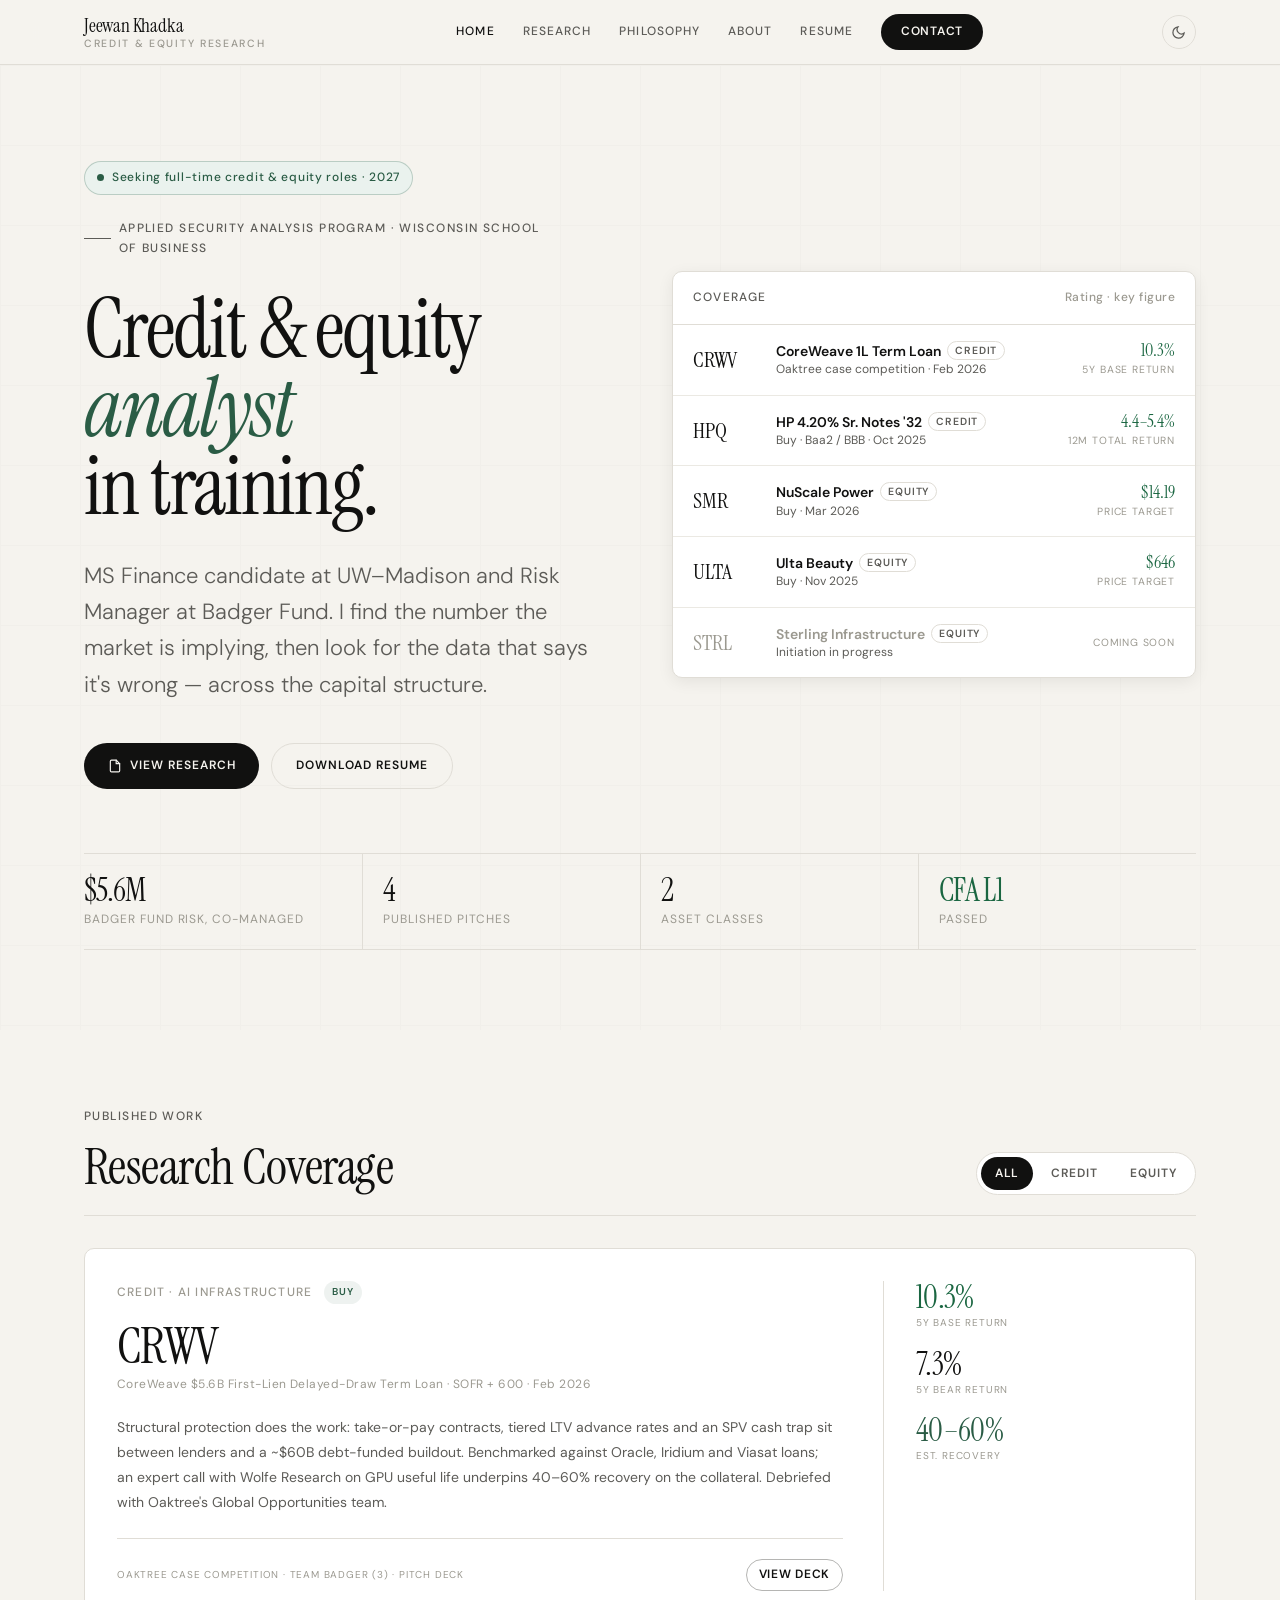
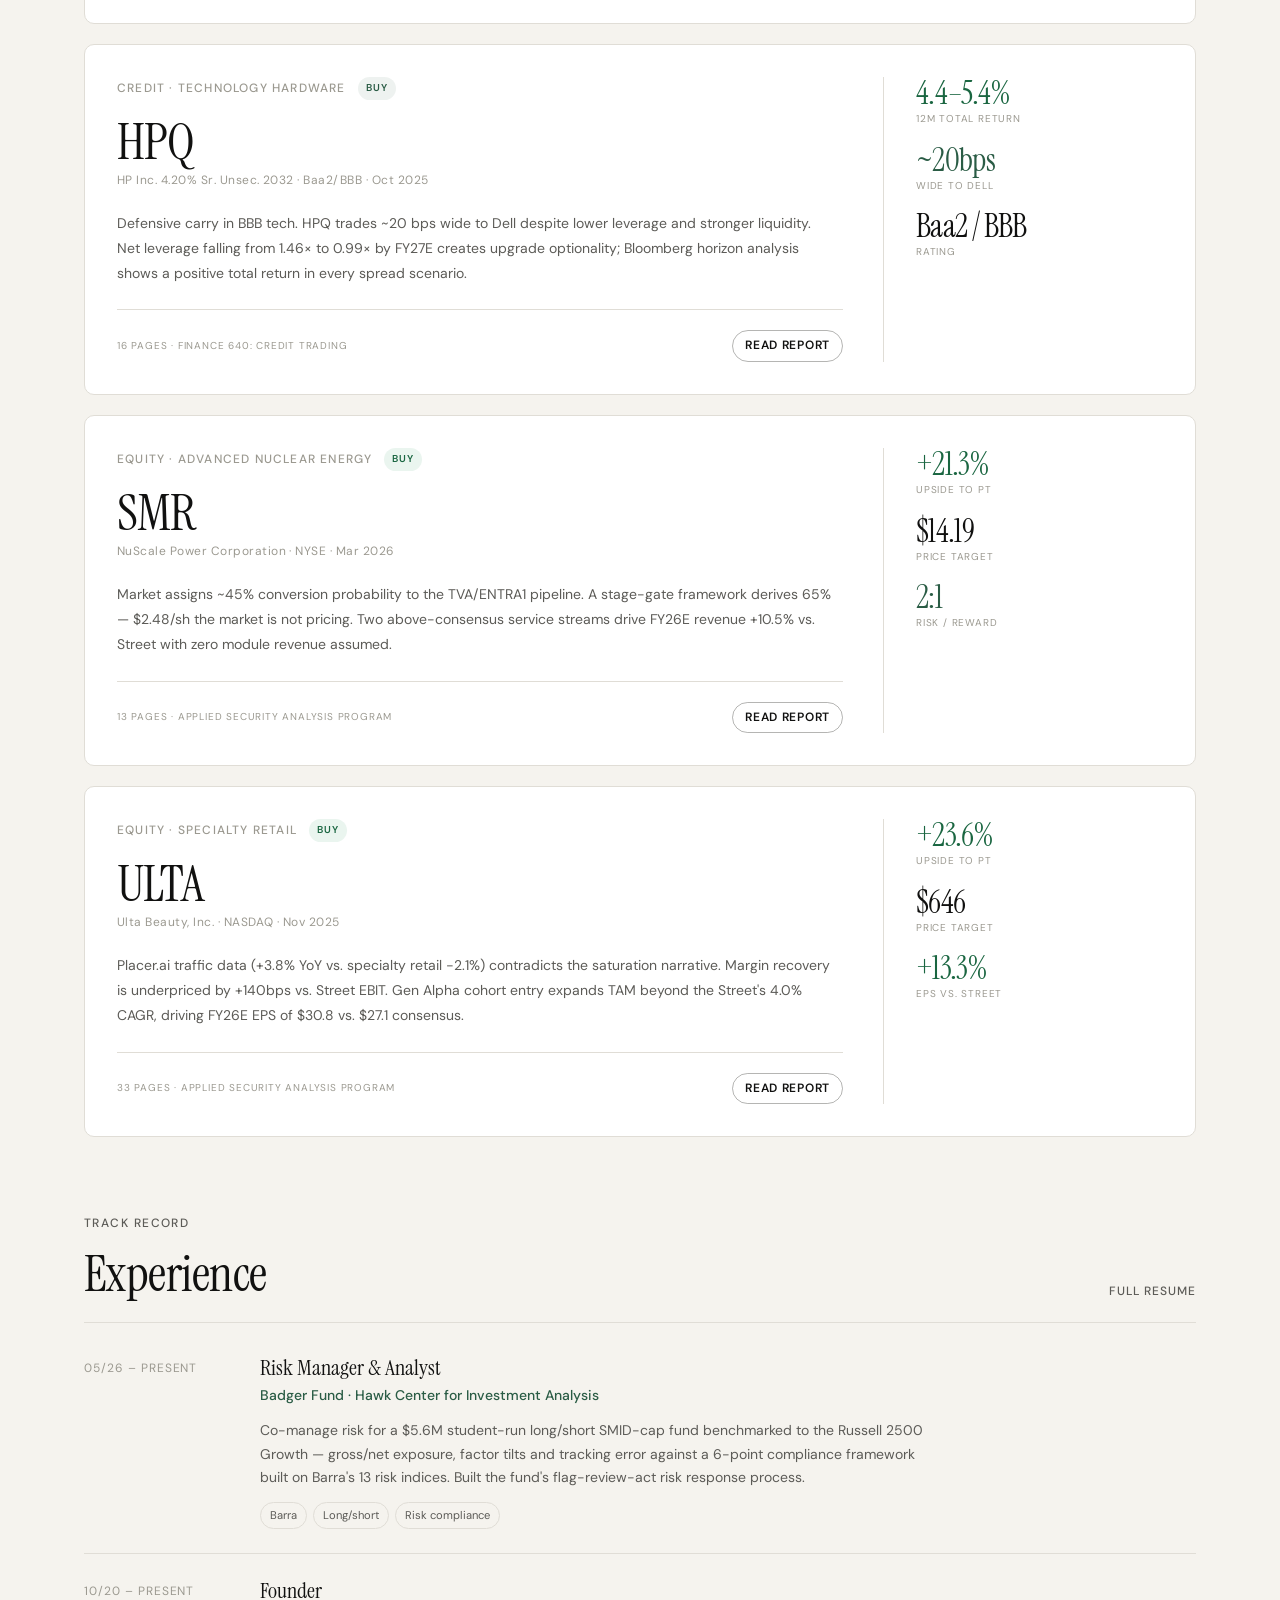
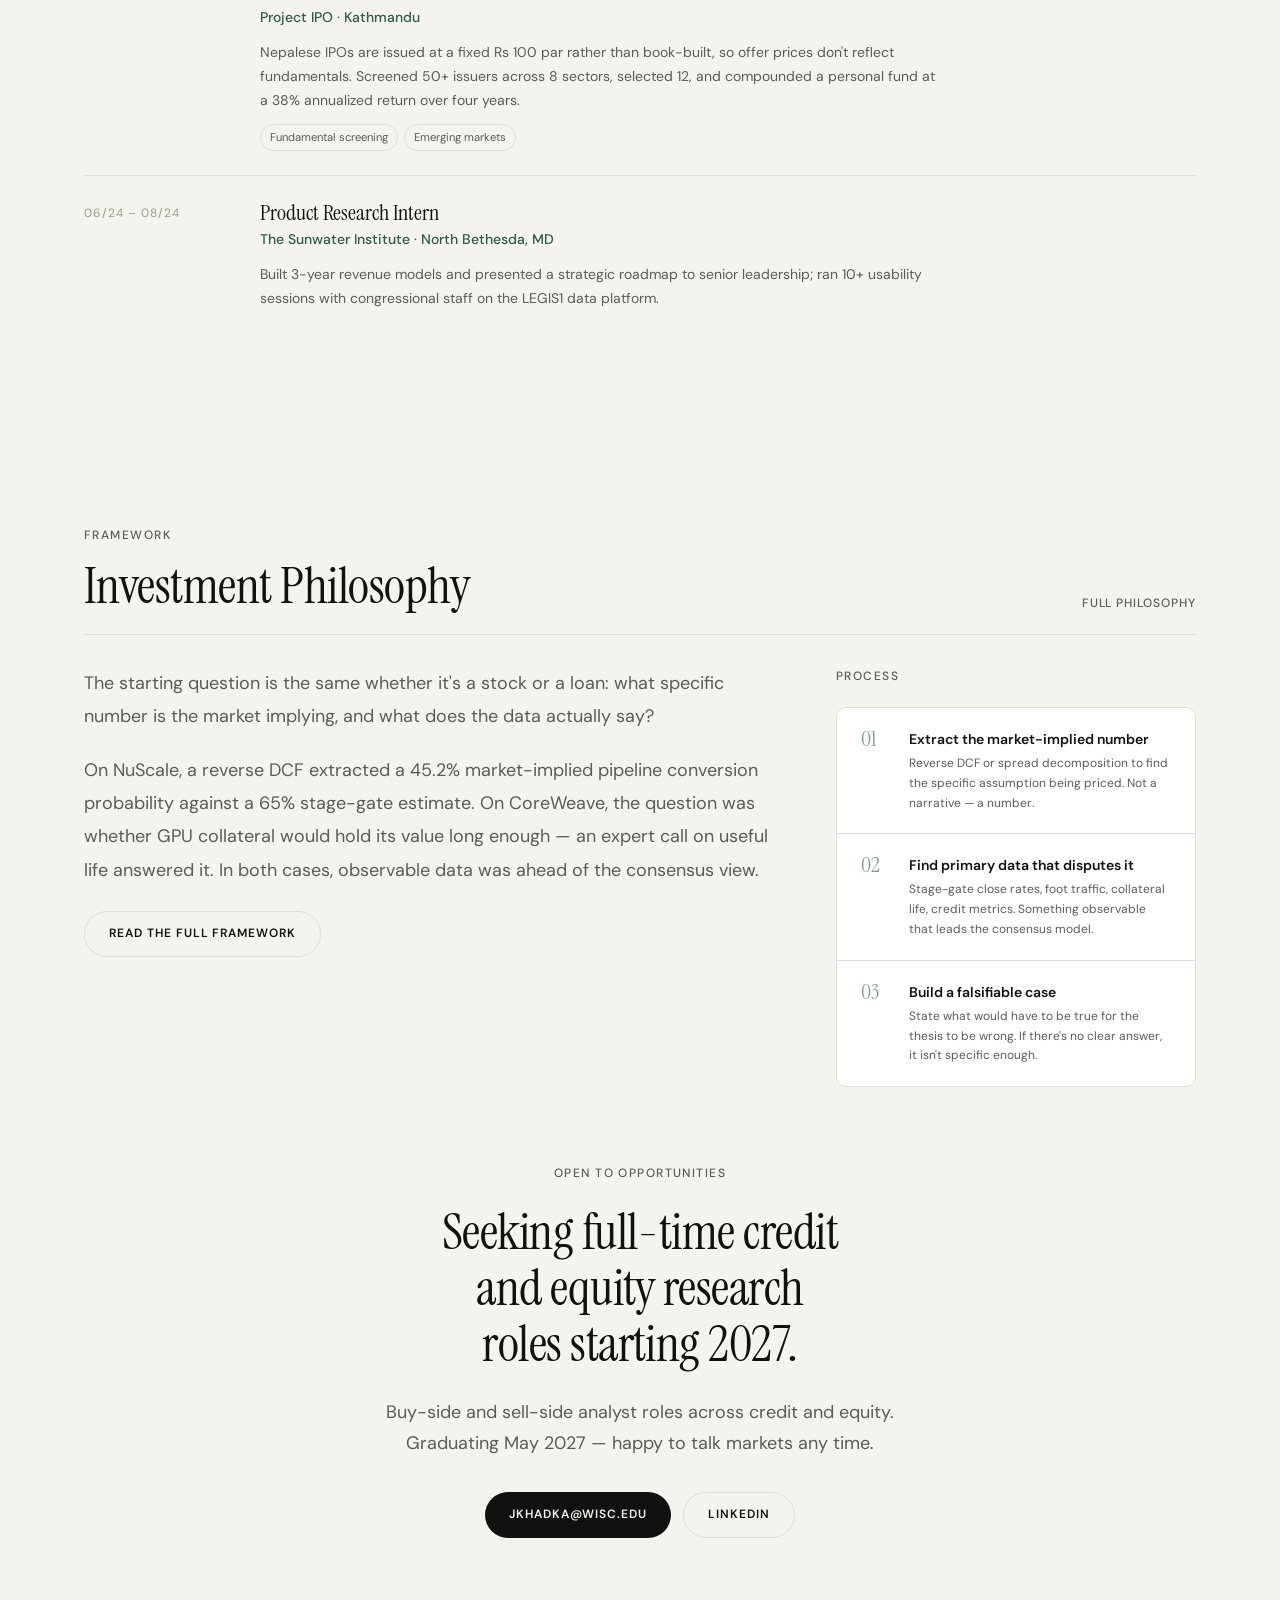
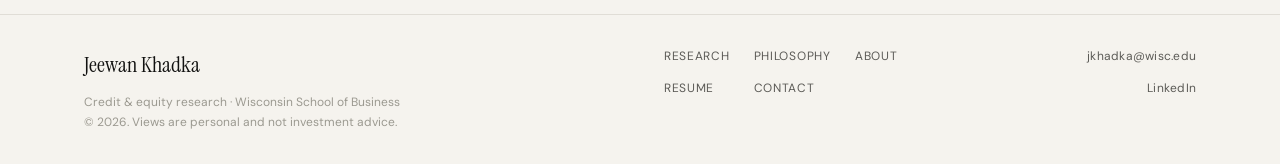
==== commit 536b1628: "refactor: replace decorative arrows with labeled action pills - Contact: Copy (email to clipboard, w" ====
--- a/index.html
+++ b/index.html
@@ -147,7 +147,7 @@
           <p class="card-thesis">Structural protection does the work: take-or-pay contracts, tiered LTV advance rates and an SPV cash trap sit between lenders and a ~$60B debt-funded buildout. Benchmarked against Oracle, Iridium and Viasat loans; an expert call with Wolfe Research on GPU useful life underpins 40–60% recovery on the collateral. Debriefed with Oaktree's Global Opportunities team.</p>
           <div class="card-footer-row" style="margin-top:var(--space-6);padding-top:var(--space-5);border-top:1px solid var(--color-border);">
             <span class="card-date">Oaktree Case Competition · Team Badger (3) · Pitch deck</span>
-            <svg class="card-arrow" width="16" height="16" viewBox="0 0 24 24" fill="none" stroke="currentColor" stroke-width="2" stroke-linecap="round"><line x1="7" y1="17" x2="17" y2="7"/><polyline points="7 7 17 7 17 17"/></svg>
+            <span class="action-pill">View deck</span>
           </div>
         </div>
         <div class="card-right">
@@ -171,7 +171,7 @@
           <p class="card-thesis">Defensive carry in BBB tech. HPQ trades ~20 bps wide to Dell despite lower leverage and stronger liquidity. Net leverage falling from 1.46× to 0.99× by FY27E creates upgrade optionality; Bloomberg horizon analysis shows a positive total return in every spread scenario.</p>
           <div class="card-footer-row" style="margin-top:var(--space-6);padding-top:var(--space-5);border-top:1px solid var(--color-border);">
             <span class="card-date">16 pages · Finance 640: Credit Trading</span>
-            <svg class="card-arrow" width="16" height="16" viewBox="0 0 24 24" fill="none" stroke="currentColor" stroke-width="2" stroke-linecap="round"><line x1="7" y1="17" x2="17" y2="7"/><polyline points="7 7 17 7 17 17"/></svg>
+            <span class="action-pill">Read report</span>
           </div>
         </div>
         <div class="card-right">
@@ -195,7 +195,7 @@
           <p class="card-thesis">Market assigns ~45% conversion probability to the TVA/ENTRA1 pipeline. A stage-gate framework derives 65% — $2.48/sh the market is not pricing. Two above-consensus service streams drive FY26E revenue +10.5% vs. Street with zero module revenue assumed.</p>
           <div class="card-footer-row" style="margin-top:var(--space-6);padding-top:var(--space-5);border-top:1px solid var(--color-border);">
             <span class="card-date">13 pages · Applied Security Analysis Program</span>
-            <svg class="card-arrow" width="16" height="16" viewBox="0 0 24 24" fill="none" stroke="currentColor" stroke-width="2" stroke-linecap="round"><line x1="7" y1="17" x2="17" y2="7"/><polyline points="7 7 17 7 17 17"/></svg>
+            <span class="action-pill">Read report</span>
           </div>
         </div>
         <div class="card-right">
@@ -219,7 +219,7 @@
           <p class="card-thesis">Placer.ai traffic data (+3.8% YoY vs. specialty retail −2.1%) contradicts the saturation narrative. Margin recovery is underpriced by +140bps vs. Street EBIT. Gen Alpha cohort entry expands TAM beyond the Street's 4.0% CAGR, driving FY26E EPS of $30.8 vs. $27.1 consensus.</p>
           <div class="card-footer-row" style="margin-top:var(--space-6);padding-top:var(--space-5);border-top:1px solid var(--color-border);">
             <span class="card-date">33 pages · Applied Security Analysis Program</span>
-            <svg class="card-arrow" width="16" height="16" viewBox="0 0 24 24" fill="none" stroke="currentColor" stroke-width="2" stroke-linecap="round"><line x1="7" y1="17" x2="17" y2="7"/><polyline points="7 7 17 7 17 17"/></svg>
+            <span class="action-pill">Read report</span>
           </div>
         </div>
         <div class="card-right">
@@ -245,7 +245,6 @@
       </div>
       <a href="resume.html" class="section-link">
         Full Resume
-        <svg width="14" height="14" viewBox="0 0 24 24" fill="none" stroke="currentColor" stroke-width="2" stroke-linecap="round"><line x1="5" y1="12" x2="19" y2="12"/><polyline points="12 5 19 12 12 19"/></svg>
       </a>
     </div>
 
@@ -291,7 +290,6 @@
       </div>
       <a href="philosophy.html" class="section-link">
         Full Philosophy
-        <svg width="14" height="14" viewBox="0 0 24 24" fill="none" stroke="currentColor" stroke-width="2" stroke-linecap="round"><line x1="5" y1="12" x2="19" y2="12"/><polyline points="12 5 19 12 12 19"/></svg>
       </a>
     </div>
 
@@ -300,7 +298,7 @@
         <p class="philosophy-body">The starting question is the same whether it's a stock or a loan: what specific number is the market implying, and what does the data actually say?</p>
         <p class="philosophy-body">On NuScale, a reverse DCF extracted a 45.2% market-implied pipeline conversion probability against a 65% stage-gate estimate. On CoreWeave, the question was whether GPU collateral would hold its value long enough — an expert call on useful life answered it. In both cases, observable data was ahead of the consensus view.</p>
         <div style="margin-top:var(--space-6);">
-          <a href="philosophy.html" class="btn btn-outline">Read the Full Framework →</a>
+          <a href="philosophy.html" class="btn btn-outline">Read the full framework</a>
         </div>
       </div>
       <div>
@@ -324,7 +322,7 @@
     <p class="body-lead" style="margin-inline:auto;margin-bottom:var(--space-8);">Buy-side and sell-side analyst roles across credit and equity. Graduating May 2027 — happy to talk markets any time.</p>
     <div style="display:flex;gap:var(--space-3);justify-content:center;flex-wrap:wrap;">
       <a href="mailto:jkhadka@wisc.edu" class="btn btn-dark">jkhadka@wisc.edu</a>
-      <a href="https://linkedin.com/in/jeewankhadka/" target="_blank" rel="noopener" class="btn btn-outline">LinkedIn →</a>
+      <a href="https://linkedin.com/in/jeewankhadka/" target="_blank" rel="noopener" class="btn btn-outline">LinkedIn</a>
     </div>
   </div>
 </section>
@@ -342,7 +340,7 @@
       <div class="footer-links"><a href="research.html" class="footer-link">Research</a><a href="philosophy.html" class="footer-link">Philosophy</a><a href="about.html" class="footer-link">About</a><a href="resume.html" class="footer-link">Resume</a><a href="contact.html" class="footer-link">Contact</a></div>
       <div class="footer-social">
         <a href="mailto:jkhadka@wisc.edu" class="footer-link">jkhadka@wisc.edu</a>
-        <a href="https://linkedin.com/in/jeewankhadka/" target="_blank" rel="noopener" class="footer-link">LinkedIn ↗</a>
+        <a href="https://linkedin.com/in/jeewankhadka/" target="_blank" rel="noopener" class="footer-link">LinkedIn</a>
       </div>
     </div>
   </div>
--- a/css/redesign.css
+++ b/css/redesign.css
@@ -424,3 +424,64 @@
   .marks-map { grid-template-columns: minmax(0,1fr); }
   .marks-col + .marks-col { border-left: 0; border-top: 1px solid var(--color-border); }
 }
+
+/* Jump targets (#origin, #applied, #experience, …) fill at least one screen,
+   so an in-page link lands on that section alone — same as the hero landing. */
+html { scroll-padding-top: 65px; }
+@media (min-width: 900px) {
+  main > section[id] { min-height: calc(100svh - 65px); }
+}
+
+/* Thesis links & other research */
+.info-card-links { display: flex; gap: var(--space-4); margin-top: var(--space-3); }
+.info-card-links a, .rv-link { display: inline-flex; align-items: center; gap: 3px; font-size: var(--text-xs); font-weight: 600; letter-spacing: 0.04em; color: var(--color-accent); }
+.info-card-links a:hover, .rv-link:hover { color: var(--color-accent-hover); }
+.other-research { margin-top: var(--space-12); }
+.other-research-head { margin-bottom: var(--space-5); padding-bottom: var(--space-4); border-bottom: 1px solid var(--color-border); }
+.other-research-title { font-family: var(--font-display); font-weight: 400; font-size: var(--text-xl); }
+.card-company-name--lead { font-family: var(--font-display); font-size: var(--text-lg); color: var(--color-text); letter-spacing: 0; text-transform: none; margin-bottom: var(--space-3); line-height: 1.3; }
+.card-cta-group { display: inline-flex; gap: var(--space-5); flex-wrap: wrap; }
+.research-card--plain:hover { border-color: var(--color-border); box-shadow: none; }
+
+/* Trek galleries */
+.trek-group + .trek-group { margin-top: var(--space-10); }
+.trek-label { display: flex; justify-content: space-between; align-items: baseline; margin-bottom: var(--space-4); font-size: var(--text-xs); font-weight: 600; letter-spacing: 0.1em; text-transform: uppercase; color: var(--color-text-muted); }
+.trek-label span + span { color: var(--color-text-faint); font-weight: 500; }
+.photo-grid--portrait { grid-template-columns: repeat(3, minmax(0,1fr)); }
+.photo-grid--portrait figure { margin: 0; }
+.photo-grid--portrait img, .photo-grid--portrait img:first-child { aspect-ratio: 4/5; height: auto; object-position: center 40%; }
+.photo-grid--portrait figcaption { margin-top: var(--space-2); font-size: var(--text-xs); color: var(--color-text-faint); letter-spacing: 0.02em; }
+@media (max-width: 640px) {
+  .photo-grid--portrait { grid-template-columns: 1fr 1fr; }
+  .photo-grid--portrait figure:first-child { grid-column: 1 / -1; }
+  .photo-grid--portrait figure:first-child img { aspect-ratio: 4/3; }
+}
+
+/* Report pages: real top padding (style.css used an undefined --space-14,
+   which voided the rule) and Key Data panel aligned with the first heading. */
+.report-layout { padding-block: clamp(var(--space-10), 5vw, var(--space-16)); }
+.report-body .report-h2:first-of-type { margin-top: 0; }
+
+/* Action pills — one style for every "do something" affordance (no arrows) */
+.action-pill {
+  display: inline-flex; align-items: center; justify-content: center; flex-shrink: 0; white-space: nowrap;
+  padding: 5px 12px; border: 1px solid var(--color-border); border-radius: var(--radius-full);
+  font-size: var(--text-xs); font-weight: 600; letter-spacing: 0.06em; text-transform: uppercase;
+  color: var(--color-text-muted); background: transparent;
+  transition: color var(--transition), border-color var(--transition), background var(--transition);
+}
+.action-pill--sm { padding: 3px 10px; font-size: 0.65rem; }
+a.action-pill:hover,
+a.research-card:hover .action-pill,
+a.contact-link-item:hover .action-pill { color: var(--color-accent); border-color: var(--color-accent); }
+.action-pill.is-done { color: var(--color-buy); border-color: var(--color-buy); background: var(--color-buy-bg); }
+.card-cta-group { gap: var(--space-2); }
+.info-card-links { gap: var(--space-2); }
+.contact-link-item .action-pill { margin-left: auto; }
+.action-pill { border-color: color-mix(in srgb, var(--color-text-muted) 45%, transparent); color: var(--color-text); }
+.contact-link-item { min-width: 0; }
+.contact-link-text { flex: 1; min-width: 0; }
+.contact-link-value { overflow-wrap: anywhere; }
+@media (max-width: 480px) {
+  .contact-link-item .action-pill { padding: 3px 9px; font-size: 0.62rem; letter-spacing: 0.04em; }
+}
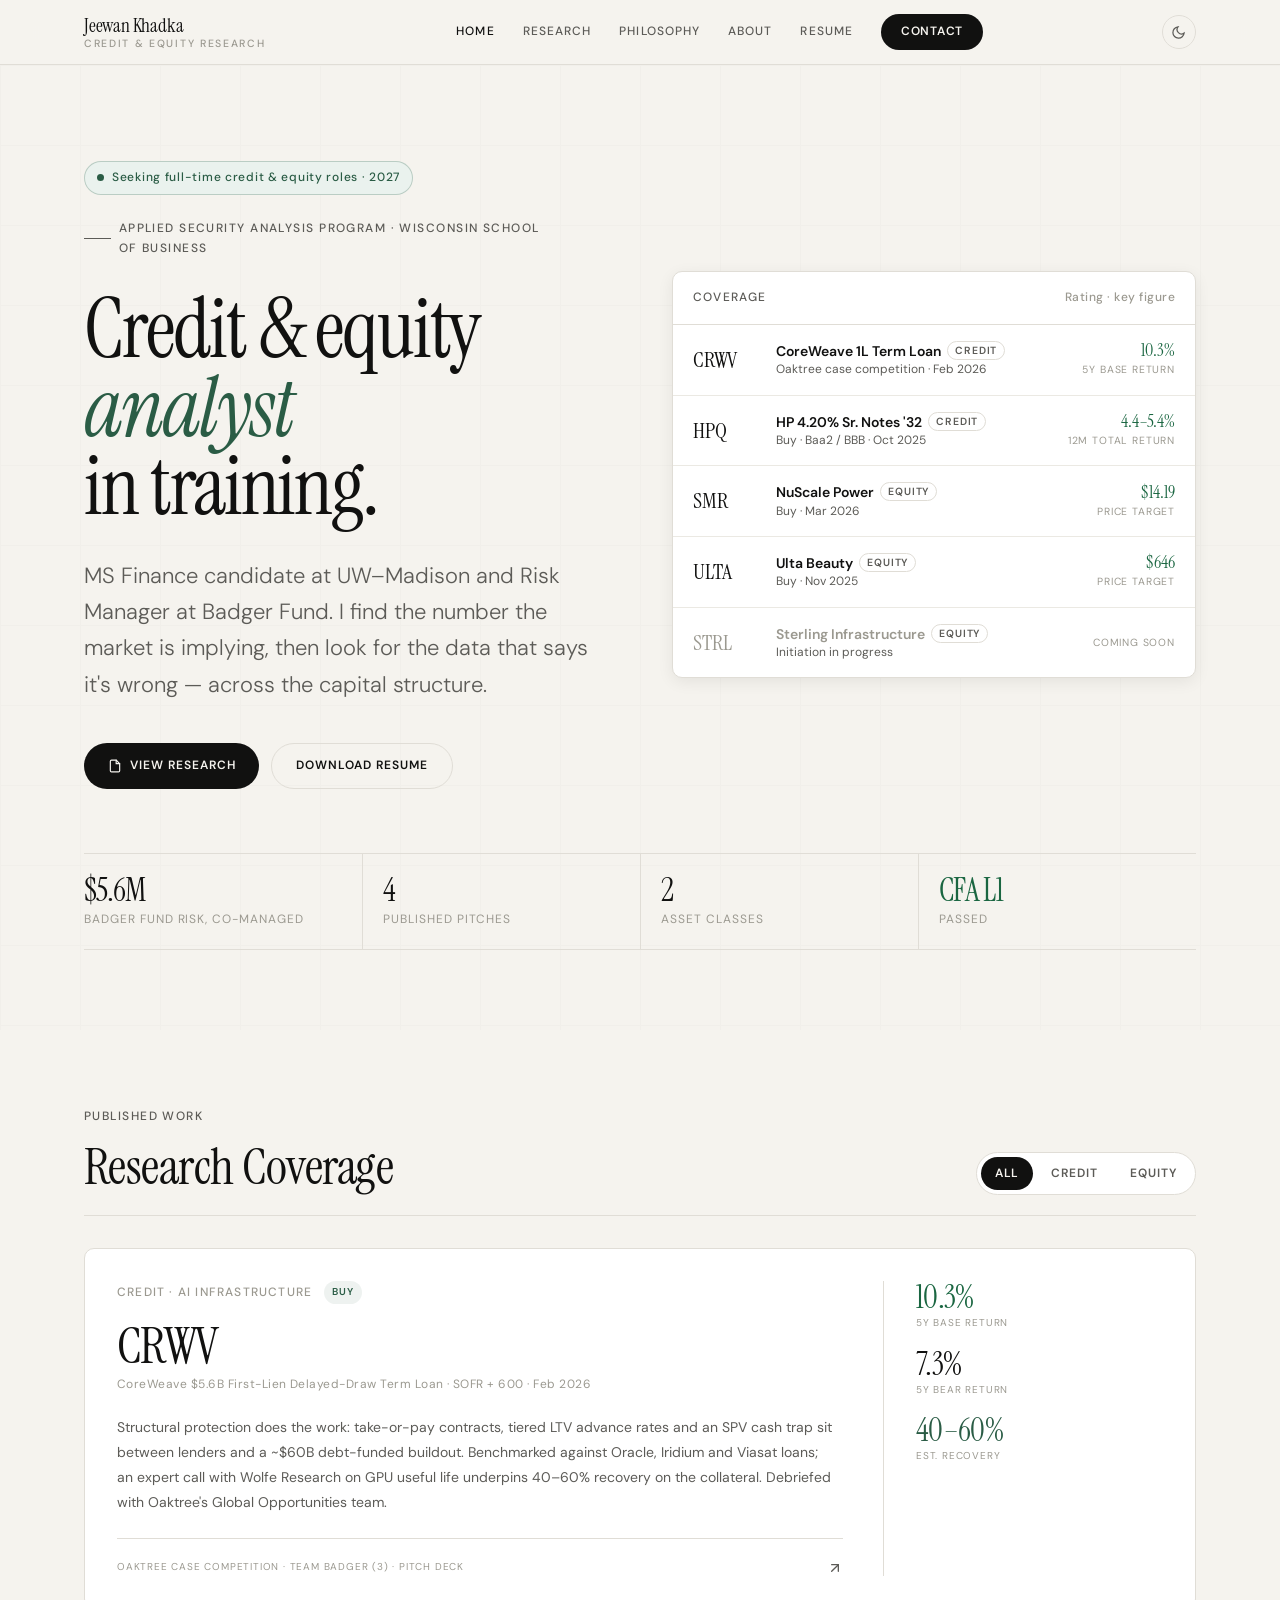
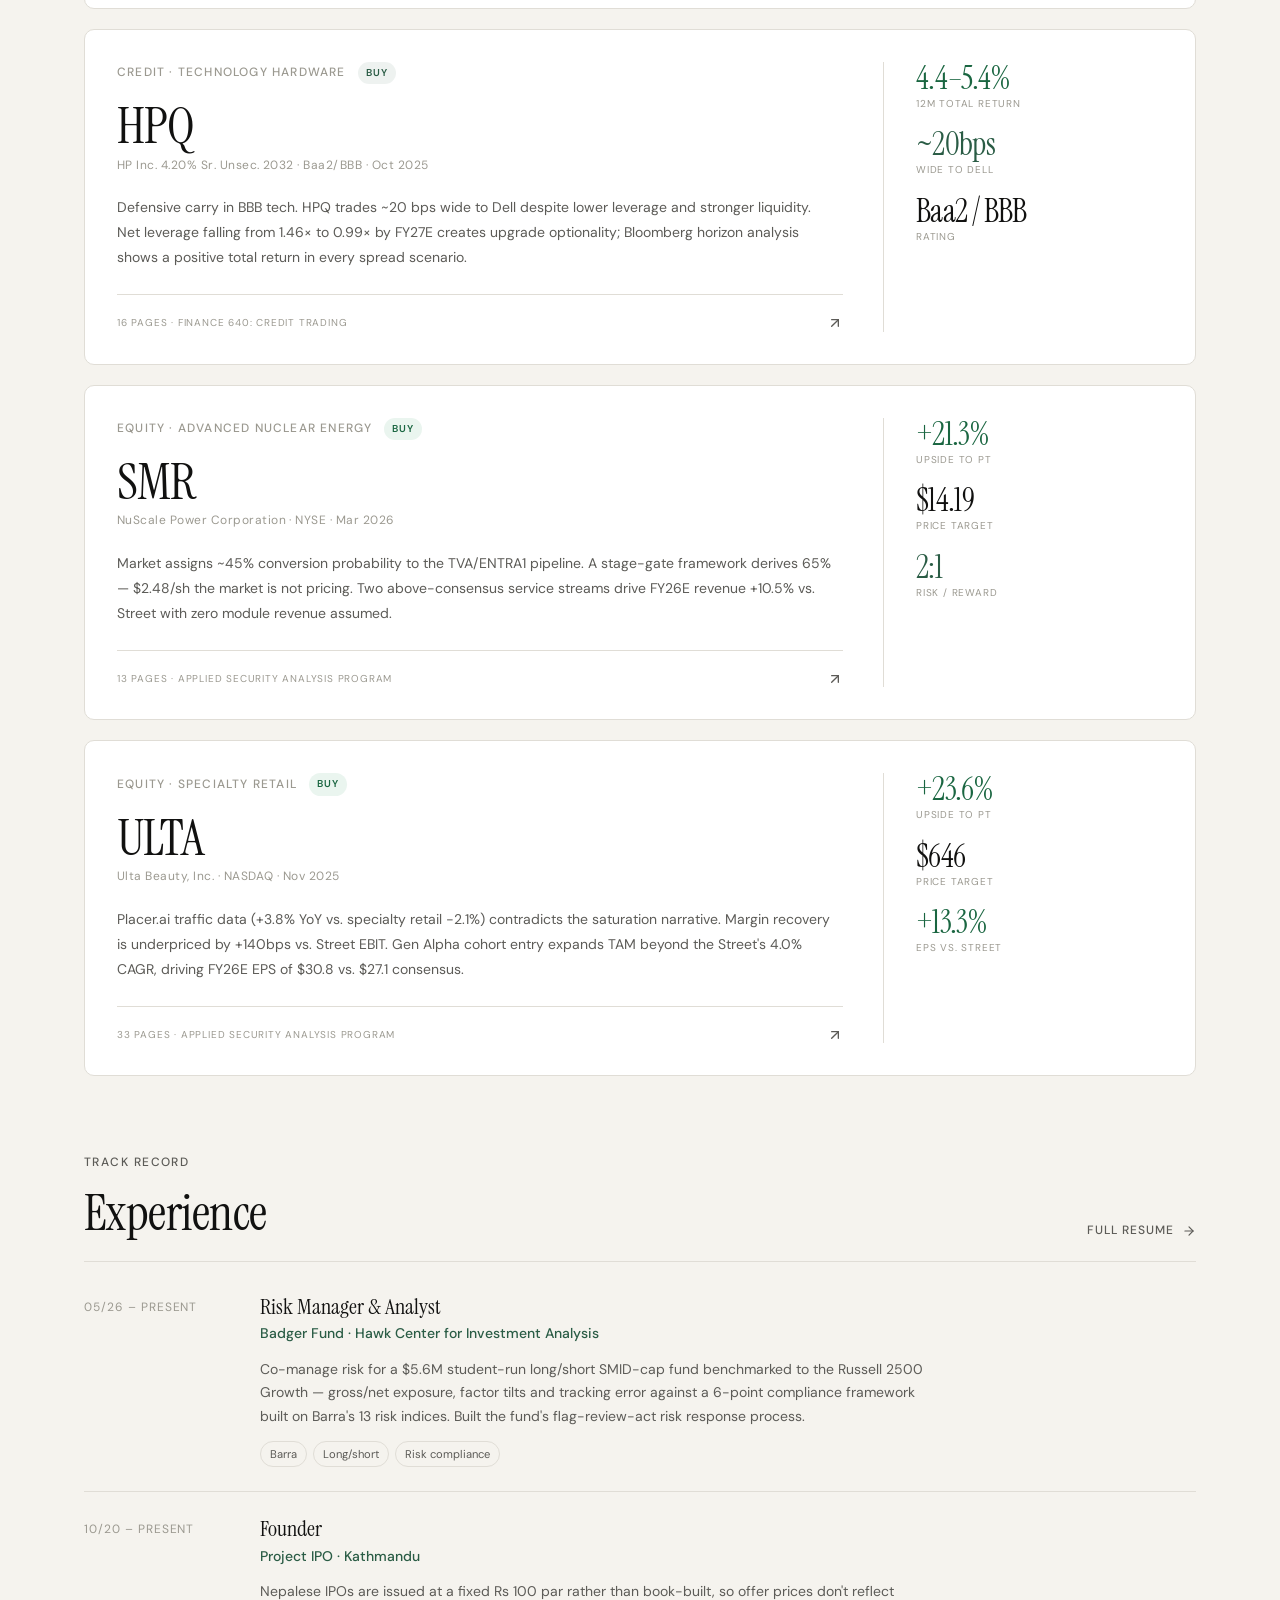
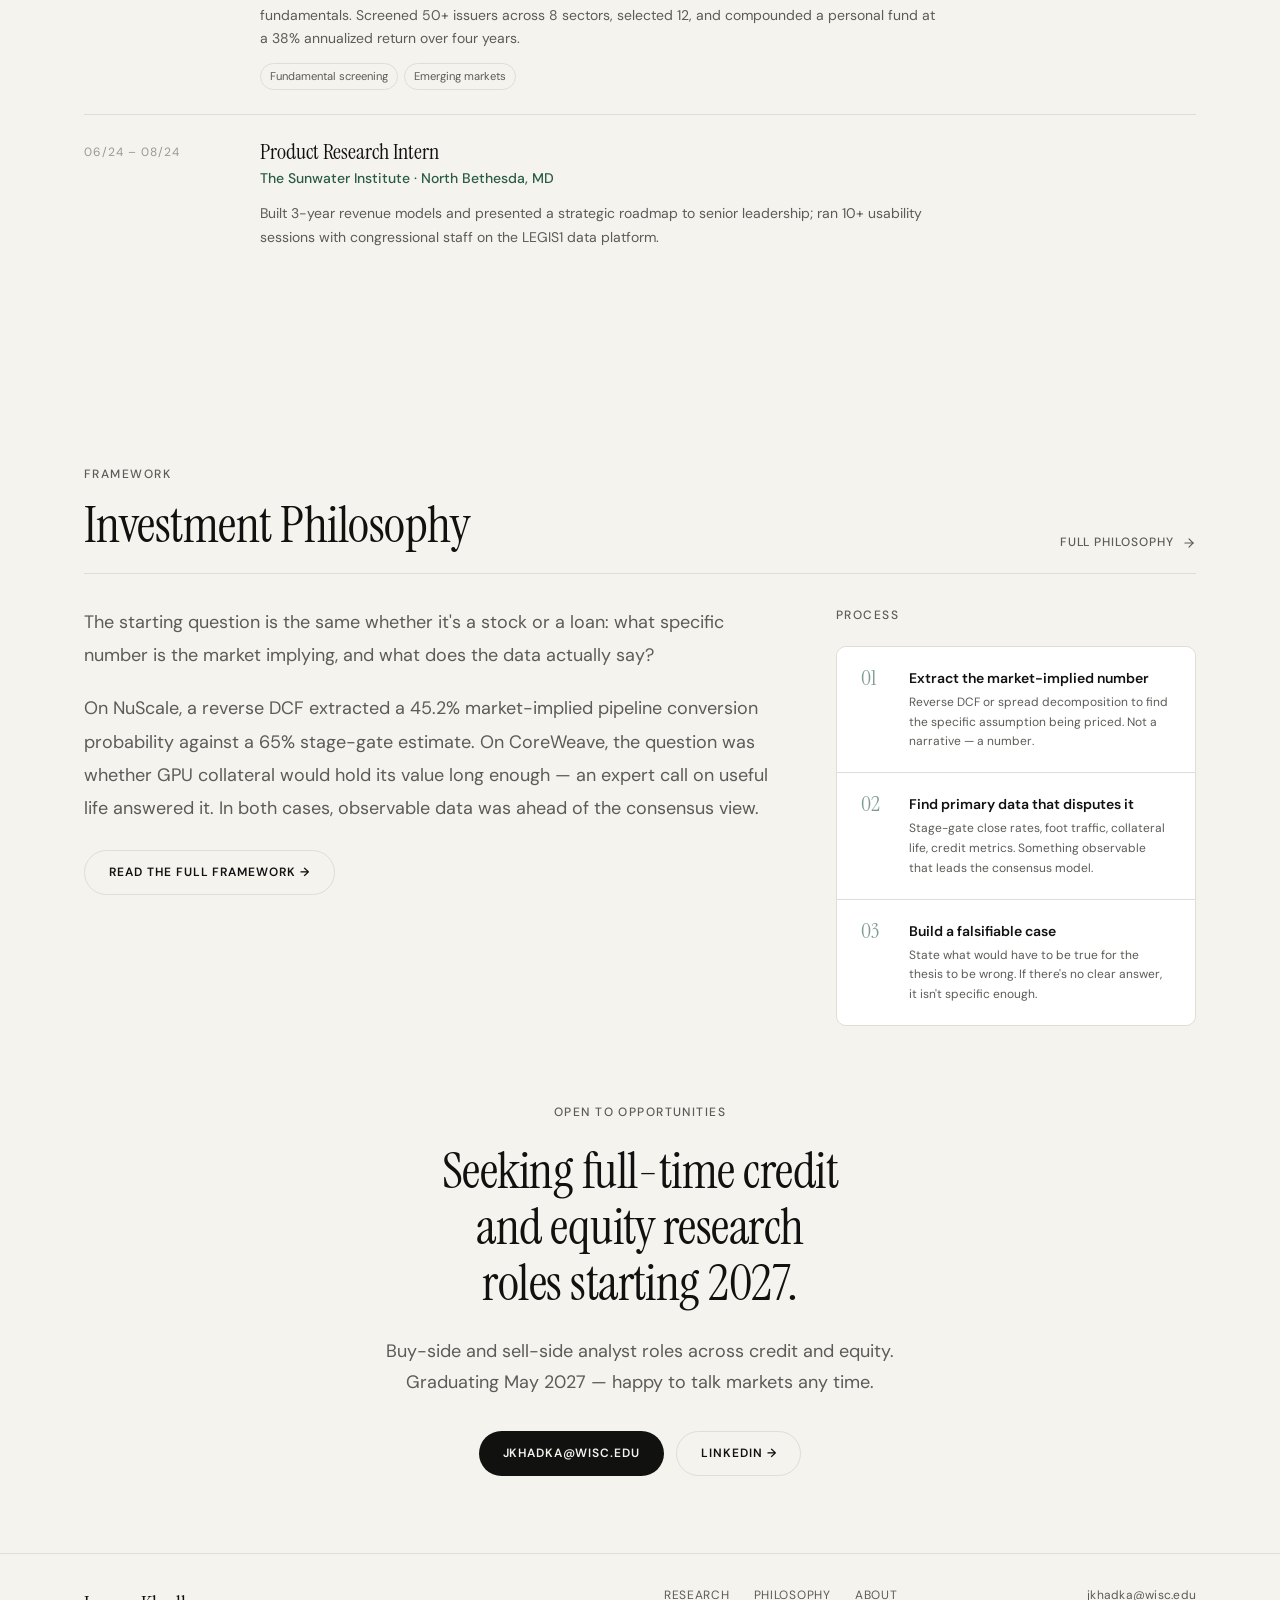
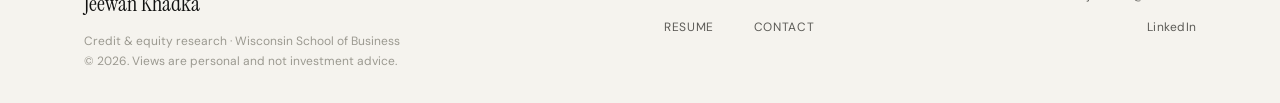
==== commit dce387dd: "revert: restore arrows site-wide; keep only footer and contact changes Per feedback, only the footer" ====
--- a/index.html
+++ b/index.html
@@ -147,7 +147,7 @@
           <p class="card-thesis">Structural protection does the work: take-or-pay contracts, tiered LTV advance rates and an SPV cash trap sit between lenders and a ~$60B debt-funded buildout. Benchmarked against Oracle, Iridium and Viasat loans; an expert call with Wolfe Research on GPU useful life underpins 40–60% recovery on the collateral. Debriefed with Oaktree's Global Opportunities team.</p>
           <div class="card-footer-row" style="margin-top:var(--space-6);padding-top:var(--space-5);border-top:1px solid var(--color-border);">
             <span class="card-date">Oaktree Case Competition · Team Badger (3) · Pitch deck</span>
-            <span class="action-pill">View deck</span>
+            <svg class="card-arrow" width="16" height="16" viewBox="0 0 24 24" fill="none" stroke="currentColor" stroke-width="2" stroke-linecap="round"><line x1="7" y1="17" x2="17" y2="7"/><polyline points="7 7 17 7 17 17"/></svg>
           </div>
         </div>
         <div class="card-right">
@@ -171,7 +171,7 @@
           <p class="card-thesis">Defensive carry in BBB tech. HPQ trades ~20 bps wide to Dell despite lower leverage and stronger liquidity. Net leverage falling from 1.46× to 0.99× by FY27E creates upgrade optionality; Bloomberg horizon analysis shows a positive total return in every spread scenario.</p>
           <div class="card-footer-row" style="margin-top:var(--space-6);padding-top:var(--space-5);border-top:1px solid var(--color-border);">
             <span class="card-date">16 pages · Finance 640: Credit Trading</span>
-            <span class="action-pill">Read report</span>
+            <svg class="card-arrow" width="16" height="16" viewBox="0 0 24 24" fill="none" stroke="currentColor" stroke-width="2" stroke-linecap="round"><line x1="7" y1="17" x2="17" y2="7"/><polyline points="7 7 17 7 17 17"/></svg>
           </div>
         </div>
         <div class="card-right">
@@ -195,7 +195,7 @@
           <p class="card-thesis">Market assigns ~45% conversion probability to the TVA/ENTRA1 pipeline. A stage-gate framework derives 65% — $2.48/sh the market is not pricing. Two above-consensus service streams drive FY26E revenue +10.5% vs. Street with zero module revenue assumed.</p>
           <div class="card-footer-row" style="margin-top:var(--space-6);padding-top:var(--space-5);border-top:1px solid var(--color-border);">
             <span class="card-date">13 pages · Applied Security Analysis Program</span>
-            <span class="action-pill">Read report</span>
+            <svg class="card-arrow" width="16" height="16" viewBox="0 0 24 24" fill="none" stroke="currentColor" stroke-width="2" stroke-linecap="round"><line x1="7" y1="17" x2="17" y2="7"/><polyline points="7 7 17 7 17 17"/></svg>
           </div>
         </div>
         <div class="card-right">
@@ -219,7 +219,7 @@
           <p class="card-thesis">Placer.ai traffic data (+3.8% YoY vs. specialty retail −2.1%) contradicts the saturation narrative. Margin recovery is underpriced by +140bps vs. Street EBIT. Gen Alpha cohort entry expands TAM beyond the Street's 4.0% CAGR, driving FY26E EPS of $30.8 vs. $27.1 consensus.</p>
           <div class="card-footer-row" style="margin-top:var(--space-6);padding-top:var(--space-5);border-top:1px solid var(--color-border);">
             <span class="card-date">33 pages · Applied Security Analysis Program</span>
-            <span class="action-pill">Read report</span>
+            <svg class="card-arrow" width="16" height="16" viewBox="0 0 24 24" fill="none" stroke="currentColor" stroke-width="2" stroke-linecap="round"><line x1="7" y1="17" x2="17" y2="7"/><polyline points="7 7 17 7 17 17"/></svg>
           </div>
         </div>
         <div class="card-right">
@@ -245,6 +245,7 @@
       </div>
       <a href="resume.html" class="section-link">
         Full Resume
+        <svg width="14" height="14" viewBox="0 0 24 24" fill="none" stroke="currentColor" stroke-width="2" stroke-linecap="round"><line x1="5" y1="12" x2="19" y2="12"/><polyline points="12 5 19 12 12 19"/></svg>
       </a>
     </div>
 
@@ -290,6 +291,7 @@
       </div>
       <a href="philosophy.html" class="section-link">
         Full Philosophy
+        <svg width="14" height="14" viewBox="0 0 24 24" fill="none" stroke="currentColor" stroke-width="2" stroke-linecap="round"><line x1="5" y1="12" x2="19" y2="12"/><polyline points="12 5 19 12 12 19"/></svg>
       </a>
     </div>
 
@@ -298,7 +300,7 @@
         <p class="philosophy-body">The starting question is the same whether it's a stock or a loan: what specific number is the market implying, and what does the data actually say?</p>
         <p class="philosophy-body">On NuScale, a reverse DCF extracted a 45.2% market-implied pipeline conversion probability against a 65% stage-gate estimate. On CoreWeave, the question was whether GPU collateral would hold its value long enough — an expert call on useful life answered it. In both cases, observable data was ahead of the consensus view.</p>
         <div style="margin-top:var(--space-6);">
-          <a href="philosophy.html" class="btn btn-outline">Read the full framework</a>
+          <a href="philosophy.html" class="btn btn-outline">Read the Full Framework →</a>
         </div>
       </div>
       <div>
@@ -322,7 +324,7 @@
     <p class="body-lead" style="margin-inline:auto;margin-bottom:var(--space-8);">Buy-side and sell-side analyst roles across credit and equity. Graduating May 2027 — happy to talk markets any time.</p>
     <div style="display:flex;gap:var(--space-3);justify-content:center;flex-wrap:wrap;">
       <a href="mailto:jkhadka@wisc.edu" class="btn btn-dark">jkhadka@wisc.edu</a>
-      <a href="https://linkedin.com/in/jeewankhadka/" target="_blank" rel="noopener" class="btn btn-outline">LinkedIn</a>
+      <a href="https://linkedin.com/in/jeewankhadka/" target="_blank" rel="noopener" class="btn btn-outline">LinkedIn →</a>
     </div>
   </div>
 </section>
